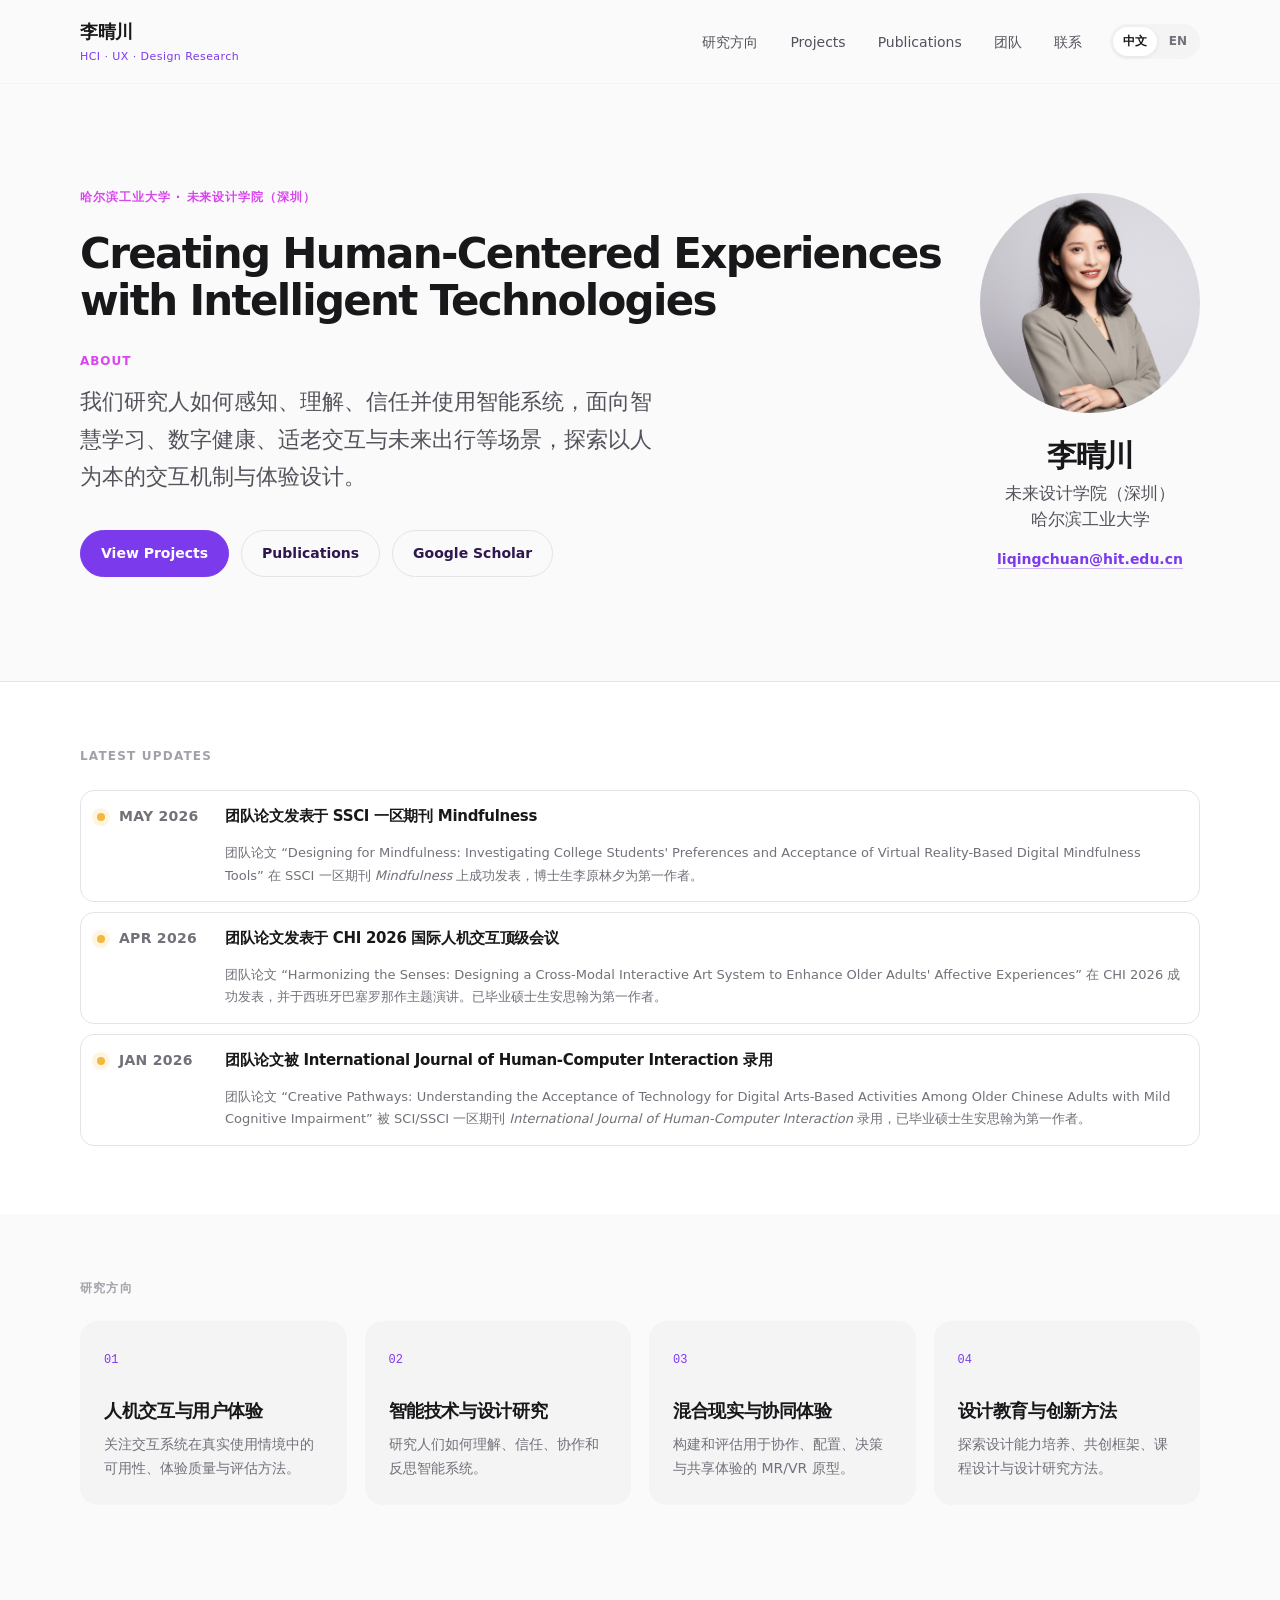
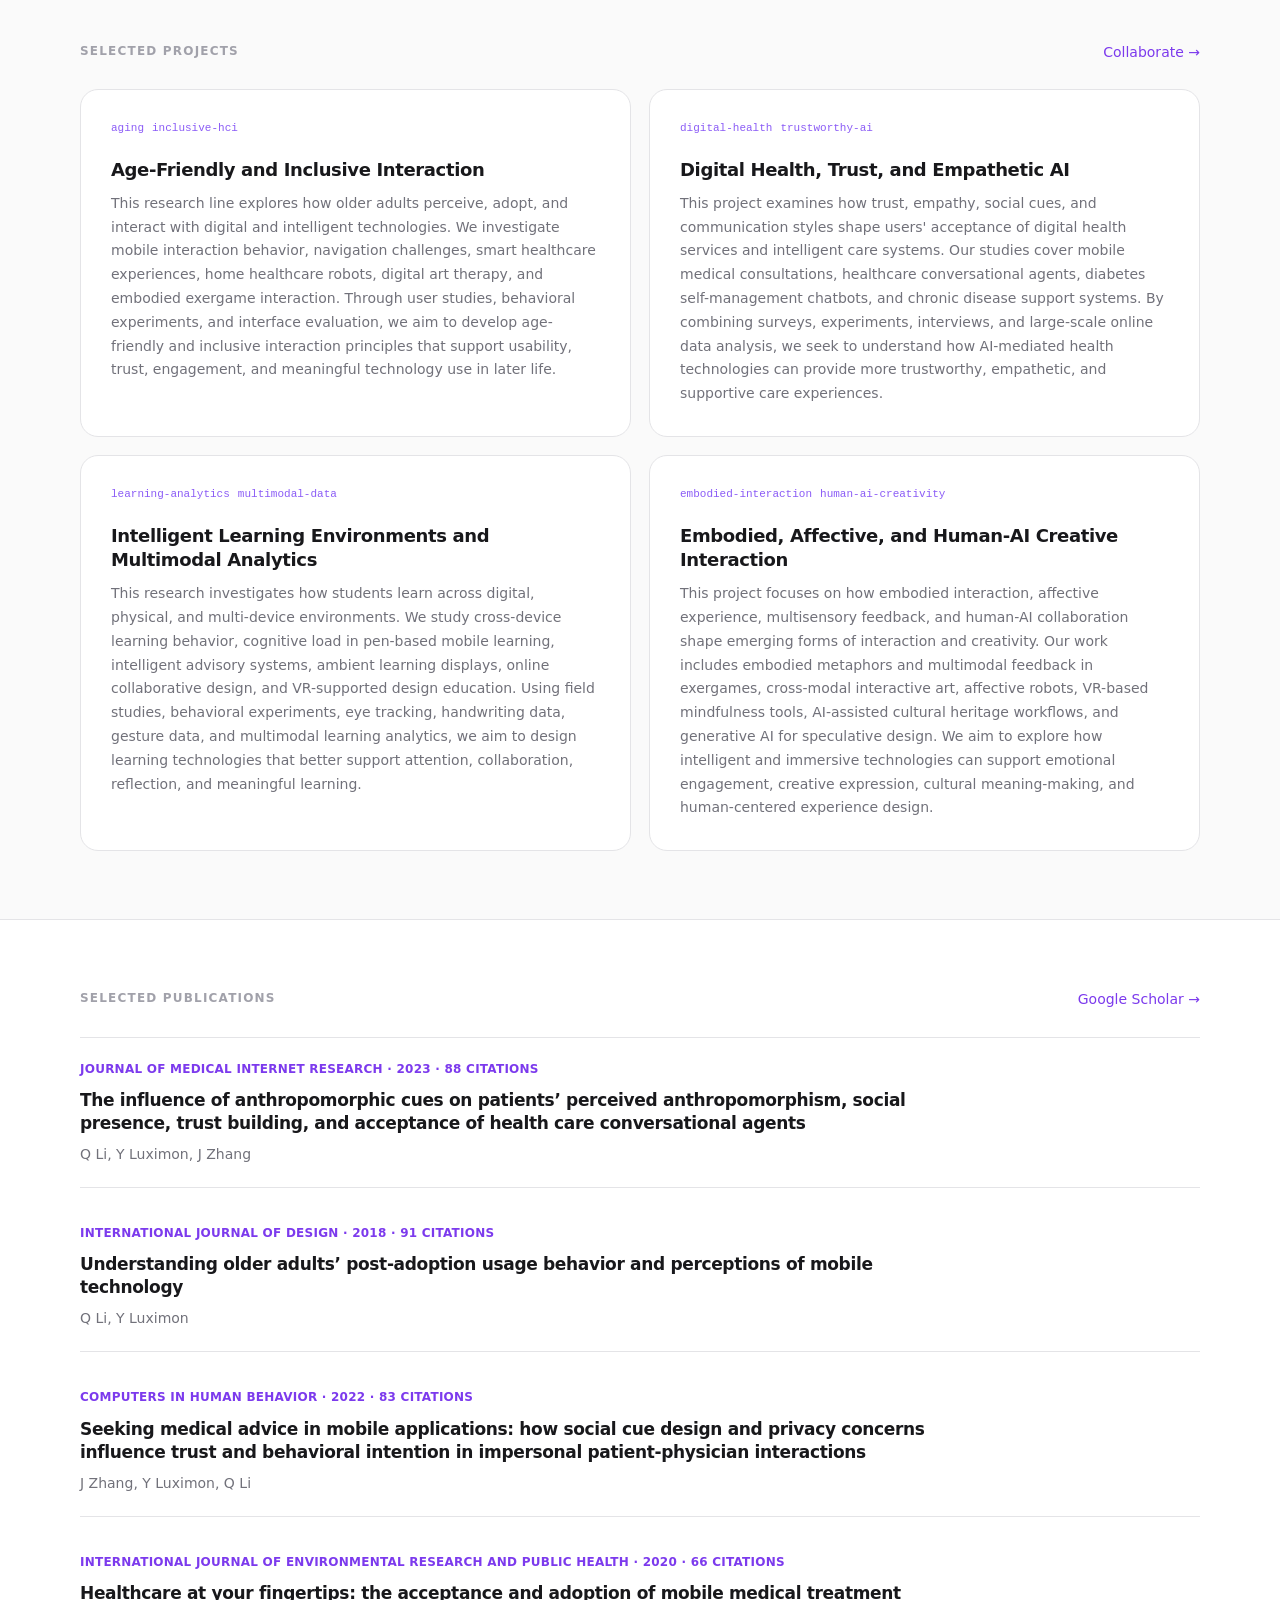
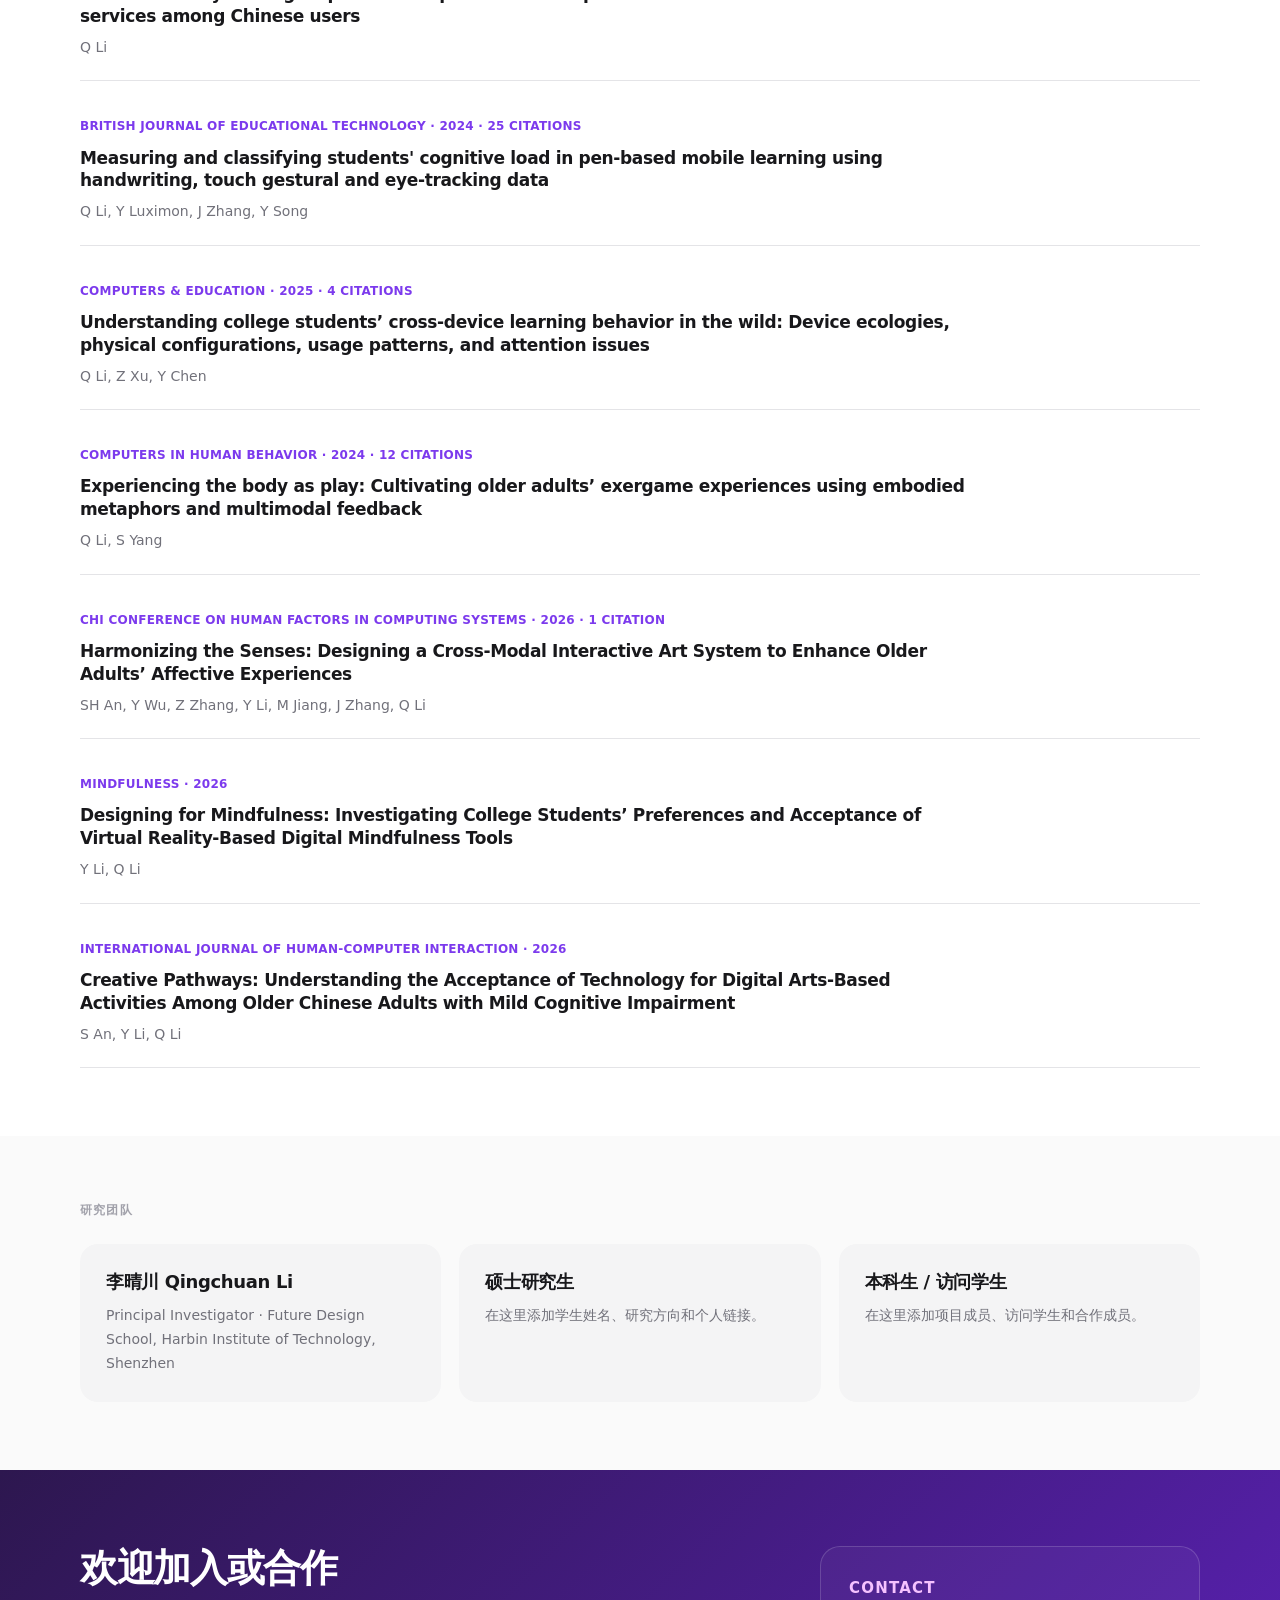
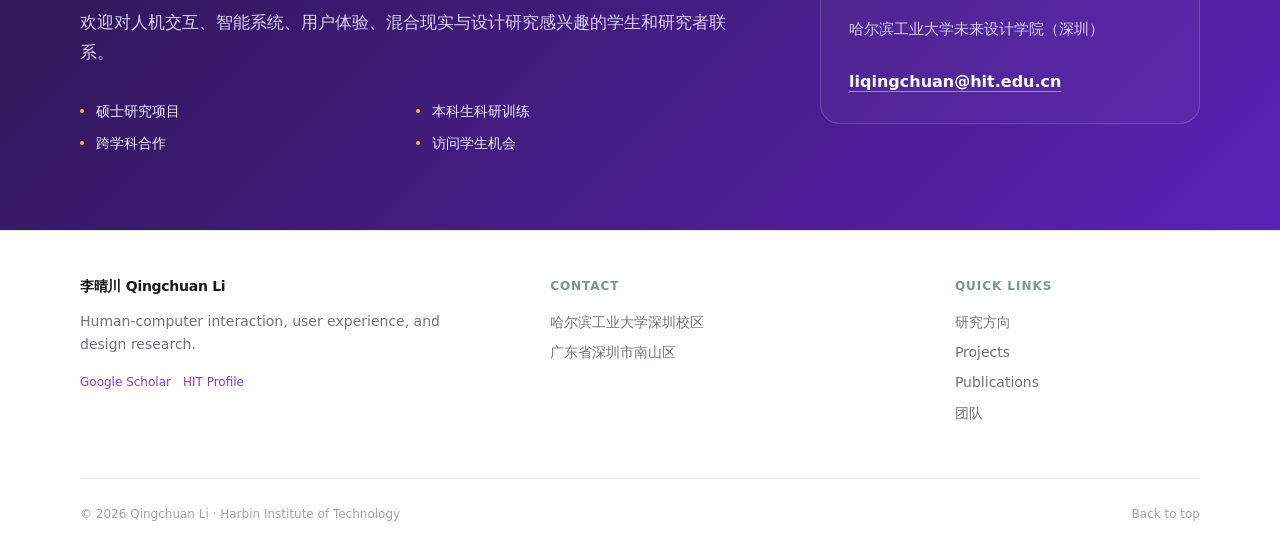
==== index.html @ bcb0baec "Add files via upload" ====
<!doctype html>
<html lang="zh-CN">
  <head>
    <meta charset="utf-8" />
    <meta name="viewport" content="width=device-width, initial-scale=1" />
    <title>李晴川 | 人机交互与设计研究</title>
    <meta
      name="description"
      content="李晴川，哈尔滨工业大学未来设计学院（深圳）设计学研究者，研究方向包括人机交互、用户体验、智能技术、混合现实与设计教育。"
    />
    <link rel="stylesheet" href="styles.css?v=bilingual-1" />
  </head>
  <body>
    <header class="site-header">
      <nav class="nav-wrap" aria-label="主导航">
        <a class="brand" href="#top" aria-label="回到首页">
          <span class="brand-title">李晴川</span>
          <span class="brand-subtitle">HCI · UX · Design Research</span>
        </a>
        <button class="nav-toggle" type="button" aria-expanded="false" aria-controls="site-nav">
          <span></span>
          <span></span>
          <span></span>
        </button>
        <div id="site-nav" class="site-nav">
          <a href="#research">研究方向</a>
          <a href="#projects">Projects</a>
          <a href="#publications">Publications</a>
          <a href="#people">团队</a>
          <a href="#contact">联系</a>
          <span class="language-switch" aria-label="Language switch">
            <a class="active" href="index.html">中文</a>
            <a href="en.html">EN</a>
          </span>
        </div>
      </nav>
    </header>

    <main id="top">
      <section class="hero">
        <div class="container hero-grid">
          <div class="hero-copy">
            <p class="affiliation">哈尔滨工业大学 · 未来设计学院（深圳）</p>
            <h1 class="hero-slogan">
              <span>Creating Human-Centered Experiences</span>
              <span>with Intelligent Technologies</span>
            </h1>
            <p class="section-kicker">About</p>
            <p class="lead">
              我们研究人如何感知、理解、信任并使用智能系统，面向智慧学习、数字健康、适老交互与未来出行等场景，探索以人为本的交互机制与体验设计。
            </p>
            <div class="button-row">
              <a class="button primary" href="#projects">View Projects</a>
              <a class="button" href="#publications">Publications</a>
              <a class="button" href="https://scholar.google.com/citations?user=Gx-ibOEAAAAJ&hl=zh-TW">Google Scholar</a>
            </div>
          </div>

          <aside class="portrait-panel" aria-label="个人简介">
            <img src="assets/qingchuan-li.jpg" alt="李晴川 Qingchuan Li" />
            <div>
              <h2>李晴川</h2>
              <p>未来设计学院（深圳）</p>
              <p>哈尔滨工业大学</p>
              <a href="mailto:liqingchuan@hit.edu.cn">liqingchuan@hit.edu.cn</a>
            </div>
          </aside>
        </div>
      </section>

      <section class="section border-section">
        <div class="container">
          <div class="section-bar">
            <h2>Latest Updates</h2>
          </div>
          <div class="news-grid">
            <article>
              <span class="status-dot"></span>
              <p class="meta">May 2026</p>
              <h3>团队论文发表于 SSCI 一区期刊 Mindfulness</h3>
              <p>团队论文 “Designing for Mindfulness: Investigating College Students' Preferences and Acceptance of Virtual Reality-Based Digital Mindfulness Tools” 在 SSCI 一区期刊 <em>Mindfulness</em> 上成功发表，博士生李原林夕为第一作者。</p>
            </article>
            <article>
              <span class="status-dot"></span>
              <p class="meta">Apr 2026</p>
              <h3>团队论文发表于 CHI 2026 国际人机交互顶级会议</h3>
              <p>团队论文 “Harmonizing the Senses: Designing a Cross-Modal Interactive Art System to Enhance Older Adults' Affective Experiences” 在 CHI 2026 成功发表，并于西班牙巴塞罗那作主题演讲。已毕业硕士生安思翰为第一作者。</p>
            </article>
            <article>
              <span class="status-dot"></span>
              <p class="meta">Jan 2026</p>
              <h3>团队论文被 International Journal of Human-Computer Interaction 录用</h3>
              <p>团队论文 “Creative Pathways: Understanding the Acceptance of Technology for Digital Arts-Based Activities Among Older Chinese Adults with Mild Cognitive Impairment” 被 SCI/SSCI 一区期刊 <em>International Journal of Human-Computer Interaction</em> 录用，已毕业硕士生安思翰为第一作者。</p>
            </article>
          </div>
        </div>
      </section>

      <section id="research" class="section">
        <div class="container">
          <div class="section-bar">
            <h2>研究方向</h2>
          </div>
          <div class="research-grid">
            <article>
              <span>01</span>
              <h3>人机交互与用户体验</h3>
              <p>关注交互系统在真实使用情境中的可用性、体验质量与评估方法。</p>
            </article>
            <article>
              <span>02</span>
              <h3>智能技术与设计研究</h3>
              <p>研究人们如何理解、信任、协作和反思智能系统。</p>
            </article>
            <article>
              <span>03</span>
              <h3>混合现实与协同体验</h3>
              <p>构建和评估用于协作、配置、决策与共享体验的 MR/VR 原型。</p>
            </article>
            <article>
              <span>04</span>
              <h3>设计教育与创新方法</h3>
              <p>探索设计能力培养、共创框架、课程设计与设计研究方法。</p>
            </article>
          </div>
        </div>
      </section>

      <section id="projects" class="section">
        <div class="container">
          <div class="section-bar with-link">
            <h2>Selected Projects</h2>
            <a href="#contact">Collaborate →</a>
          </div>
          <div class="project-grid">
            <article>
              <div class="tags">
                <span>aging</span>
                <span>inclusive-hci</span>
              </div>
              <h3>Age-Friendly and Inclusive Interaction</h3>
              <p>This research line explores how older adults perceive, adopt, and interact with digital and intelligent technologies. We investigate mobile interaction behavior, navigation challenges, smart healthcare experiences, home healthcare robots, digital art therapy, and embodied exergame interaction. Through user studies, behavioral experiments, and interface evaluation, we aim to develop age-friendly and inclusive interaction principles that support usability, trust, engagement, and meaningful technology use in later life.</p>
            </article>
            <article>
              <div class="tags">
                <span>digital-health</span>
                <span>trustworthy-ai</span>
              </div>
              <h3>Digital Health, Trust, and Empathetic AI</h3>
              <p>This project examines how trust, empathy, social cues, and communication styles shape users' acceptance of digital health services and intelligent care systems. Our studies cover mobile medical consultations, healthcare conversational agents, diabetes self-management chatbots, and chronic disease support systems. By combining surveys, experiments, interviews, and large-scale online data analysis, we seek to understand how AI-mediated health technologies can provide more trustworthy, empathetic, and supportive care experiences.</p>
            </article>
            <article>
              <div class="tags">
                <span>learning-analytics</span>
                <span>multimodal-data</span>
              </div>
              <h3>Intelligent Learning Environments and Multimodal Analytics</h3>
              <p>This research investigates how students learn across digital, physical, and multi-device environments. We study cross-device learning behavior, cognitive load in pen-based mobile learning, intelligent advisory systems, ambient learning displays, online collaborative design, and VR-supported design education. Using field studies, behavioral experiments, eye tracking, handwriting data, gesture data, and multimodal learning analytics, we aim to design learning technologies that better support attention, collaboration, reflection, and meaningful learning.</p>
            </article>
            <article>
              <div class="tags">
                <span>embodied-interaction</span>
                <span>human-ai-creativity</span>
              </div>
              <h3>Embodied, Affective, and Human-AI Creative Interaction</h3>
              <p>This project focuses on how embodied interaction, affective experience, multisensory feedback, and human-AI collaboration shape emerging forms of interaction and creativity. Our work includes embodied metaphors and multimodal feedback in exergames, cross-modal interactive art, affective robots, VR-based mindfulness tools, AI-assisted cultural heritage workflows, and generative AI for speculative design. We aim to explore how intelligent and immersive technologies can support emotional engagement, creative expression, cultural meaning-making, and human-centered experience design.</p>
            </article>
          </div>
        </div>
      </section>

      <section id="publications" class="section border-section">
        <div class="container">
          <div class="section-bar with-link">
            <h2>Selected Publications</h2>
            <a href="https://scholar.google.com/citations?user=Gx-ibOEAAAAJ&hl=zh-TW">Google Scholar →</a>
          </div>
          <div class="publication-list">
            <article>
              <p class="venue">Journal of Medical Internet Research · 2023 · 88 citations</p>
              <h3>The influence of anthropomorphic cues on patients’ perceived anthropomorphism, social presence, trust building, and acceptance of health care conversational agents</h3>
              <p class="publication-authors">Q Li, Y Luximon, J Zhang</p>
            </article>
            <article>
              <p class="venue">International Journal of Design · 2018 · 91 citations</p>
              <h3>Understanding older adults’ post-adoption usage behavior and perceptions of mobile technology</h3>
              <p class="publication-authors">Q Li, Y Luximon</p>
            </article>
            <article>
              <p class="venue">Computers in Human Behavior · 2022 · 83 citations</p>
              <h3>Seeking medical advice in mobile applications: how social cue design and privacy concerns influence trust and behavioral intention in impersonal patient-physician interactions</h3>
              <p class="publication-authors">J Zhang, Y Luximon, Q Li</p>
            </article>
            <article>
              <p class="venue">International Journal of Environmental Research and Public Health · 2020 · 66 citations</p>
              <h3>Healthcare at your fingertips: the acceptance and adoption of mobile medical treatment services among Chinese users</h3>
              <p class="publication-authors">Q Li</p>
            </article>
            <article>
              <p class="venue">British Journal of Educational Technology · 2024 · 25 citations</p>
              <h3>Measuring and classifying students' cognitive load in pen-based mobile learning using handwriting, touch gestural and eye-tracking data</h3>
              <p class="publication-authors">Q Li, Y Luximon, J Zhang, Y Song</p>
            </article>
            <article>
              <p class="venue">Computers & Education · 2025 · 4 citations</p>
              <h3>Understanding college students’ cross-device learning behavior in the wild: Device ecologies, physical configurations, usage patterns, and attention issues</h3>
              <p class="publication-authors">Q Li, Z Xu, Y Chen</p>
            </article>
            <article>
              <p class="venue">Computers in Human Behavior · 2024 · 12 citations</p>
              <h3>Experiencing the body as play: Cultivating older adults’ exergame experiences using embodied metaphors and multimodal feedback</h3>
              <p class="publication-authors">Q Li, S Yang</p>
            </article>
            <article>
              <p class="venue">CHI Conference on Human Factors in Computing Systems · 2026 · 1 citation</p>
              <h3>Harmonizing the Senses: Designing a Cross-Modal Interactive Art System to Enhance Older Adults’ Affective Experiences</h3>
              <p class="publication-authors">SH An, Y Wu, Z Zhang, Y Li, M Jiang, J Zhang, Q Li</p>
            </article>
            <article>
              <p class="venue">Mindfulness · 2026</p>
              <h3>Designing for Mindfulness: Investigating College Students’ Preferences and Acceptance of Virtual Reality-Based Digital Mindfulness Tools</h3>
              <p class="publication-authors">Y Li, Q Li</p>
            </article>
            <article>
              <p class="venue">International Journal of Human-Computer Interaction · 2026</p>
              <h3>Creative Pathways: Understanding the Acceptance of Technology for Digital Arts-Based Activities Among Older Chinese Adults with Mild Cognitive Impairment</h3>
              <p class="publication-authors">S An, Y Li, Q Li</p>
            </article>
          </div>
        </div>
      </section>

      <section id="people" class="section">
        <div class="container">
          <div class="section-bar">
            <h2>研究团队</h2>
          </div>
          <div class="people-grid">
            <article>
              <h3>李晴川 Qingchuan Li</h3>
              <p>Principal Investigator · Future Design School, Harbin Institute of Technology, Shenzhen</p>
            </article>
            <article>
              <h3>硕士研究生</h3>
              <p>在这里添加学生姓名、研究方向和个人链接。</p>
            </article>
            <article>
              <h3>本科生 / 访问学生</h3>
              <p>在这里添加项目成员、访问学生和合作成员。</p>
            </article>
          </div>
        </div>
      </section>

      <section id="contact" class="join-section">
        <div class="container join-grid">
          <div>
            <h2>欢迎加入或合作</h2>
            <p>
              欢迎对人机交互、智能系统、用户体验、混合现实与设计研究感兴趣的学生和研究者联系。
            </p>
            <ul>
              <li>硕士研究项目</li>
              <li>本科生科研训练</li>
              <li>跨学科合作</li>
              <li>访问学生机会</li>
            </ul>
          </div>
          <div class="contact-card">
            <p class="section-kicker">Contact</p>
            <p>哈尔滨工业大学未来设计学院（深圳）</p>
            <a href="mailto:liqingchuan@hit.edu.cn">liqingchuan@hit.edu.cn</a>
          </div>
        </div>
      </section>
    </main>

    <footer class="site-footer">
      <div class="container footer-grid">
        <div>
          <h3>李晴川 Qingchuan Li</h3>
          <p>Human-computer interaction, user experience, and design research.</p>
          <div class="footer-links">
            <a href="https://scholar.google.com/citations?user=Gx-ibOEAAAAJ&hl=zh-TW">Google Scholar</a>
            <a href="https://homepage.hit.edu.cn/liqingchuan?lang=zh">HIT Profile</a>
          </div>
        </div>
        <div>
          <h4>Contact</h4>
          <p>哈尔滨工业大学深圳校区</p>
          <p>广东省深圳市南山区</p>
        </div>
        <div>
          <h4>Quick Links</h4>
          <a href="#research">研究方向</a>
          <a href="#projects">Projects</a>
          <a href="#publications">Publications</a>
          <a href="#people">团队</a>
        </div>
      </div>
      <div class="container copyright">
        <p>© <span id="year"></span> Qingchuan Li · Harbin Institute of Technology</p>
        <a href="#top">Back to top</a>
      </div>
    </footer>

    <script src="script.js"></script>
  </body>
</html>
---- styles.css ----
:root {
  --bg: #fafafa;
  --panel: #ffffff;
  --soft: #f4f4f5;
  --soft-2: #f8f8f8;
  --ink: #18181b;
  --muted: #71717a;
  --quiet: #a1a1aa;
  --line: #e4e4e7;
  --dark: #2d174f;
  --accent: #7c3aed;
  --accent-2: #d946ef;
  --sun: #f4b740;
  --sky: #8b5cf6;
  --shadow: 0 18px 44px rgba(45, 23, 79, 0.1);
}

* {
  box-sizing: border-box;
}

html {
  scroll-behavior: smooth;
}

body {
  margin: 0;
  color: var(--ink);
  background: var(--bg);
  font-family:
    Inter, ui-sans-serif, system-ui, -apple-system, BlinkMacSystemFont, "Segoe UI", sans-serif;
  line-height: 1.6;
}

a {
  color: inherit;
  text-decoration: none;
}

img {
  display: block;
  max-width: 100%;
}

.container {
  width: min(1120px, calc(100% - 48px));
  margin: 0 auto;
}

.site-header {
  position: sticky;
  top: 0;
  z-index: 30;
  border-bottom: 1px solid rgba(244, 244, 245, 0.9);
  background: rgba(250, 250, 250, 0.92);
  backdrop-filter: blur(18px);
}

.nav-wrap {
  display: flex;
  align-items: center;
  justify-content: space-between;
  width: min(1120px, calc(100% - 48px));
  margin: 0 auto;
  padding: 18px 0;
}

.brand {
  display: grid;
  gap: 1px;
}

.brand-title {
  color: var(--ink);
  font-size: 18px;
  font-weight: 650;
  letter-spacing: -0.02em;
}

.brand-subtitle {
  color: var(--accent);
  font-size: 11px;
  letter-spacing: 0.04em;
}

.site-nav {
  display: flex;
  align-items: center;
  gap: 4px;
}

.site-nav a {
  padding: 8px 14px;
  border-radius: 8px;
  color: #52525b;
  font-size: 14px;
  transition:
    color 180ms ease,
    background 180ms ease;
}

.site-nav a:hover {
  color: var(--ink);
  background: var(--soft);
}

.language-switch {
  display: inline-flex;
  gap: 2px;
  margin-left: 10px;
  padding: 3px;
  border-radius: 999px;
  background: var(--soft);
}

.language-switch a {
  padding: 5px 10px;
  border-radius: 999px;
  color: #71717a;
  font-size: 12px;
  font-weight: 650;
}

.language-switch a.active {
  background: #ffffff;
  color: var(--ink);
  box-shadow: 0 1px 5px rgba(24, 24, 27, 0.08);
}

.nav-toggle {
  display: none;
  width: 42px;
  height: 42px;
  border: 0;
  border-radius: 10px;
  background: var(--soft);
}

.nav-toggle span {
  display: block;
  width: 18px;
  height: 2px;
  margin: 4px auto;
  background: #52525b;
}

.hero {
  background: transparent;
}

.hero {
  padding: clamp(56px, 9vw, 104px) 0;
}

.hero-grid {
  display: grid;
  grid-template-columns: minmax(0, 1.15fr) minmax(260px, 0.85fr);
  gap: clamp(52px, 9vw, 104px);
  align-items: center;
}

.hero-copy {
  max-width: 760px;
}

.affiliation,
.section-kicker,
.meta,
.venue {
  color: var(--accent-2);
  font-size: 12px;
  font-weight: 600;
  letter-spacing: 0.08em;
  text-transform: uppercase;
}

.affiliation {
  margin: 0 0 22px;
}

h1,
h2,
h3,
p {
  margin-top: 0;
}

h1 {
  max-width: 760px;
  margin-bottom: 28px;
  color: var(--ink);
  font-size: clamp(40px, 5vw, 60px);
  font-weight: 620;
  letter-spacing: -0.04em;
  line-height: 1.1;
}

.hero-slogan {
  max-width: 820px;
  font-size: clamp(30px, 3.3vw, 42px);
  line-height: 1.12;
}

.hero-slogan span {
  display: block;
  white-space: nowrap;
}

h2 {
  margin-bottom: 0;
  color: var(--ink);
  font-size: clamp(28px, 3.2vw, 40px);
  font-weight: 600;
  letter-spacing: -0.035em;
  line-height: 1.16;
}

h3 {
  margin-bottom: 10px;
  color: var(--ink);
  font-size: 18px;
  font-weight: 600;
  letter-spacing: -0.02em;
  line-height: 1.35;
}

.lead {
  max-width: 700px;
  margin-bottom: 34px;
  color: #52525b;
  font-size: clamp(18px, 2vw, 22px);
  line-height: 1.72;
}

.button-row {
  display: flex;
  flex-wrap: wrap;
  gap: 12px;
}

.button {
  display: inline-flex;
  min-height: 46px;
  align-items: center;
  justify-content: center;
  padding: 11px 20px;
  border: 1px solid var(--line);
  border-radius: 999px;
  background: transparent;
  color: var(--dark);
  font-size: 14px;
  font-weight: 600;
  transition:
    background 180ms ease,
    border-color 180ms ease,
    box-shadow 180ms ease,
    transform 180ms ease;
}

.button.primary {
  border-color: var(--accent);
  background: var(--accent);
  color: #ffffff;
}

.button:hover {
  border-color: #d4d4d8;
  background: #ffffff;
  box-shadow: var(--shadow);
  transform: translateY(-1px);
}

.button.primary:hover {
  background: #6d28d9;
}

.portrait-panel {
  display: flex;
  flex-direction: column;
  align-items: center;
  justify-self: end;
  text-align: center;
}

.portrait-panel img {
  width: clamp(176px, 22vw, 220px);
  height: clamp(176px, 22vw, 220px);
  border-radius: 999px;
  object-fit: cover;
  object-position: center 12%;
  outline: none;
}

.portrait-panel div {
  margin-top: 26px;
}

.portrait-panel h2 {
  margin-bottom: 8px;
  font-size: clamp(23px, 2.4vw, 30px);
  letter-spacing: -0.035em;
}

.portrait-panel p {
  margin-bottom: 3px;
  color: #52525b;
  font-size: 17px;
  line-height: 1.35;
}

.portrait-panel a {
  display: inline-flex;
  margin-top: 14px;
  color: var(--accent);
  font-size: 14px;
  font-weight: 600;
  text-decoration: underline;
  text-decoration-color: rgba(124, 58, 237, 0.35);
  text-underline-offset: 4px;
}

.section {
  padding: clamp(46px, 6vw, 68px) 0;
}

.border-section {
  border-top: 1px solid var(--line);
  background: #ffffff;
}

.intro-grid {
  display: grid;
  grid-template-columns: minmax(0, 0.92fr) minmax(0, 1.08fr);
  gap: clamp(36px, 8vw, 86px);
}

.intro-copy {
  color: #52525b;
  font-size: 18px;
  line-height: 1.78;
}

.intro-copy p:last-child {
  margin-bottom: 0;
}

.section-bar {
  display: flex;
  align-items: center;
  justify-content: space-between;
  gap: 20px;
  margin-bottom: 26px;
}

.section-bar h2 {
  color: var(--quiet);
  font-size: 12px;
  font-weight: 650;
  letter-spacing: 0.1em;
  text-transform: uppercase;
}

.section-bar a {
  color: var(--accent);
  font-size: 14px;
  transition: color 180ms ease;
}

.section-bar a:hover {
  color: var(--ink);
}

.research-grid,
.news-grid {
  display: grid;
  grid-template-columns: repeat(4, minmax(0, 1fr));
  gap: 18px;
}

.research-grid article,
.news-grid article,
.project-grid article,
.people-grid article {
  border-radius: 18px;
  background: var(--soft);
  transition:
    background 180ms ease,
    transform 180ms ease,
    box-shadow 180ms ease;
}

.research-grid article {
  padding: 24px;
}

.research-grid article:hover,
.news-grid article:hover,
.project-grid article:hover,
.people-grid article:hover {
  background: #f0f0f1;
  box-shadow: var(--shadow);
  transform: translateY(-2px);
}

.research-grid span {
  display: inline-flex;
  margin-bottom: 28px;
  color: var(--accent);
  font-family: ui-monospace, SFMono-Regular, Menlo, Consolas, monospace;
  font-size: 12px;
}

.research-grid p,
.news-grid p,
.project-grid p,
.people-grid p {
  margin-bottom: 0;
  color: #71717a;
  font-size: 14px;
  line-height: 1.7;
}

.news-grid {
  grid-template-columns: 1fr;
  gap: 10px;
}

.news-grid article {
  position: relative;
  display: grid;
  grid-template-columns: auto 92px minmax(0, 1fr);
  gap: 14px;
  align-items: baseline;
  padding: 14px 16px;
  border: 1px solid var(--line);
  border-radius: 14px;
  background: #ffffff;
}

.status-dot {
  display: inline-block;
  width: 8px;
  height: 8px;
  margin: 0;
  border-radius: 999px;
  background: var(--sun);
  box-shadow: 0 0 0 5px rgba(246, 189, 63, 0.16);
}

.meta {
  margin-bottom: 0;
  color: var(--accent);
  letter-spacing: 0.02em;
}

.news-grid h3 {
  margin-bottom: 2px;
  font-size: 15px;
}

.news-grid p:not(.meta) {
  grid-column: 3;
  font-size: 13px;
}

.project-grid {
  display: grid;
  grid-template-columns: repeat(2, minmax(0, 1fr));
  gap: 18px;
}

.project-grid article {
  min-height: 240px;
  padding: 30px;
  border: 1px solid var(--line);
  background: #ffffff;
}

.tags {
  display: flex;
  flex-wrap: wrap;
  gap: 8px;
  margin-bottom: 20px;
}

.tags span {
  color: var(--sky);
  font-family: ui-monospace, SFMono-Regular, Menlo, Consolas, monospace;
  font-size: 11px;
}

.publication-list {
  display: grid;
  gap: 14px;
}

.publication-list article {
  padding: 22px 0;
  border-bottom: 1px solid var(--line);
}

.publication-list article:first-child {
  border-top: 1px solid var(--line);
}

.venue {
  margin-bottom: 10px;
  color: var(--accent);
  letter-spacing: 0.02em;
}

.publication-list h3 {
  max-width: 900px;
  margin-bottom: 8px;
  font-size: 17px;
}

.publication-authors {
  margin-bottom: 0;
  color: var(--muted);
  font-size: 14px;
  line-height: 1.6;
}

.people-grid {
  display: grid;
  grid-template-columns: repeat(3, minmax(0, 1fr));
  gap: 18px;
}

.people-grid article {
  padding: 26px;
}

.join-section {
  padding: clamp(58px, 7vw, 76px) 0;
  background:
    linear-gradient(135deg, #2d174f 0%, #5b21b6 100%);
  color: #ffffff;
}

.join-grid {
  display: grid;
  grid-template-columns: minmax(0, 1fr) minmax(280px, 380px);
  gap: clamp(38px, 8vw, 86px);
  align-items: start;
}

.join-section h2 {
  max-width: 680px;
  margin-bottom: 18px;
  color: #ffffff;
  font-size: clamp(28px, 3vw, 38px);
}

.join-section p {
  max-width: 680px;
  color: #d9cff0;
  font-size: 17px;
  line-height: 1.76;
}

.join-section ul {
  display: grid;
  grid-template-columns: repeat(2, minmax(0, 1fr));
  gap: 10px 18px;
  max-width: 680px;
  margin: 32px 0 0;
  padding: 0;
  list-style: none;
}

.join-section li {
  display: flex;
  align-items: center;
  gap: 12px;
  color: #f1eafe;
  font-size: 14px;
}

.join-section li::before {
  content: "";
  width: 4px;
  height: 4px;
  flex: 0 0 auto;
  border-radius: 999px;
  background: var(--sun);
}

.contact-card {
  padding: 28px;
  border: 1px solid rgba(255, 255, 255, 0.16);
  border-radius: 20px;
  background: rgba(255, 255, 255, 0.04);
}

.contact-card .section-kicker {
  color: #f5c2ff;
}

.contact-card p {
  font-size: 15px;
}

.contact-card a {
  display: inline-flex;
  margin-top: 12px;
  color: #ffffff;
  font-weight: 650;
  text-decoration: underline;
  text-decoration-color: rgba(246, 189, 63, 0.65);
  text-underline-offset: 4px;
}

.site-footer {
  border-top: 1px solid var(--line);
  background: #ffffff;
}

.footer-grid {
  display: grid;
  grid-template-columns: 1.2fr 1fr 0.75fr;
  gap: clamp(34px, 7vw, 78px);
  padding: 46px 0;
}

.site-footer h3,
.site-footer h4 {
  margin: 0 0 14px;
  color: var(--ink);
  font-size: 14px;
  font-weight: 650;
}

.site-footer h4 {
  color: #7b968d;
  font-size: 12px;
  letter-spacing: 0.08em;
  text-transform: uppercase;
}

.site-footer p,
.site-footer a {
  display: block;
  margin: 0 0 8px;
  color: #71717a;
  font-size: 14px;
}

.footer-links {
  display: flex;
  flex-wrap: wrap;
  gap: 12px;
  margin-top: 18px;
}

.footer-links a {
  color: var(--accent);
  font-size: 12px;
}

.site-footer a:hover {
  color: var(--ink);
}

.copyright {
  display: flex;
  justify-content: space-between;
  gap: 20px;
  padding: 26px 0;
  border-top: 1px solid var(--line);
}

.copyright p,
.copyright a {
  margin-bottom: 0;
  color: #a1a1aa;
  font-size: 12px;
}

@media (max-width: 920px) {
  .hero-grid,
  .intro-grid,
  .join-grid,
  .footer-grid {
    grid-template-columns: 1fr;
  }

  .portrait-panel {
    justify-self: center;
  }

  .research-grid,
  .project-grid,
  .people-grid {
    grid-template-columns: repeat(2, minmax(0, 1fr));
  }
}

@media (max-width: 720px) {
  .container,
  .nav-wrap {
    width: min(100% - 32px, 1120px);
  }

  .nav-wrap {
    padding: 16px 0;
  }

  .nav-toggle {
    display: block;
    flex: 0 0 auto;
  }

  .site-nav {
    position: absolute;
    top: 72px;
    left: 16px;
    right: 16px;
    display: none;
    flex-direction: column;
    align-items: stretch;
    padding: 8px;
    border: 1px solid var(--line);
    border-radius: 14px;
    background: #ffffff;
    box-shadow: var(--shadow);
  }

  .site-nav.is-open {
    display: flex;
  }

  .site-nav a {
    padding: 12px;
  }

  .language-switch {
    margin: 8px 0 0;
    align-self: flex-start;
  }

  .language-switch a {
    padding: 7px 12px;
  }

  .hero {
    padding: 38px 0 50px;
  }

  h1 {
    font-size: clamp(36px, 10.6vw, 46px);
  }

  .hero-slogan {
    font-size: clamp(31px, 8.2vw, 38px);
  }

  .hero-slogan span {
    white-space: normal;
  }

  .lead {
    font-size: 17px;
  }

  .button-row {
    gap: 10px;
  }

  .button {
    flex: 1 1 auto;
  }

  .section {
    padding: 42px 0;
  }

  .research-grid,
  .news-grid,
  .project-grid,
  .people-grid,
  .join-section ul {
    grid-template-columns: 1fr;
  }

  .news-grid article {
    grid-template-columns: auto minmax(0, 1fr);
    gap: 8px 12px;
  }

  .news-grid .meta {
    grid-column: 2;
  }

  .news-grid h3,
  .news-grid p:not(.meta) {
    grid-column: 2;
  }

  .portrait-panel img {
    width: 180px;
    height: 180px;
  }

  .copyright {
    flex-direction: column;
  }
}
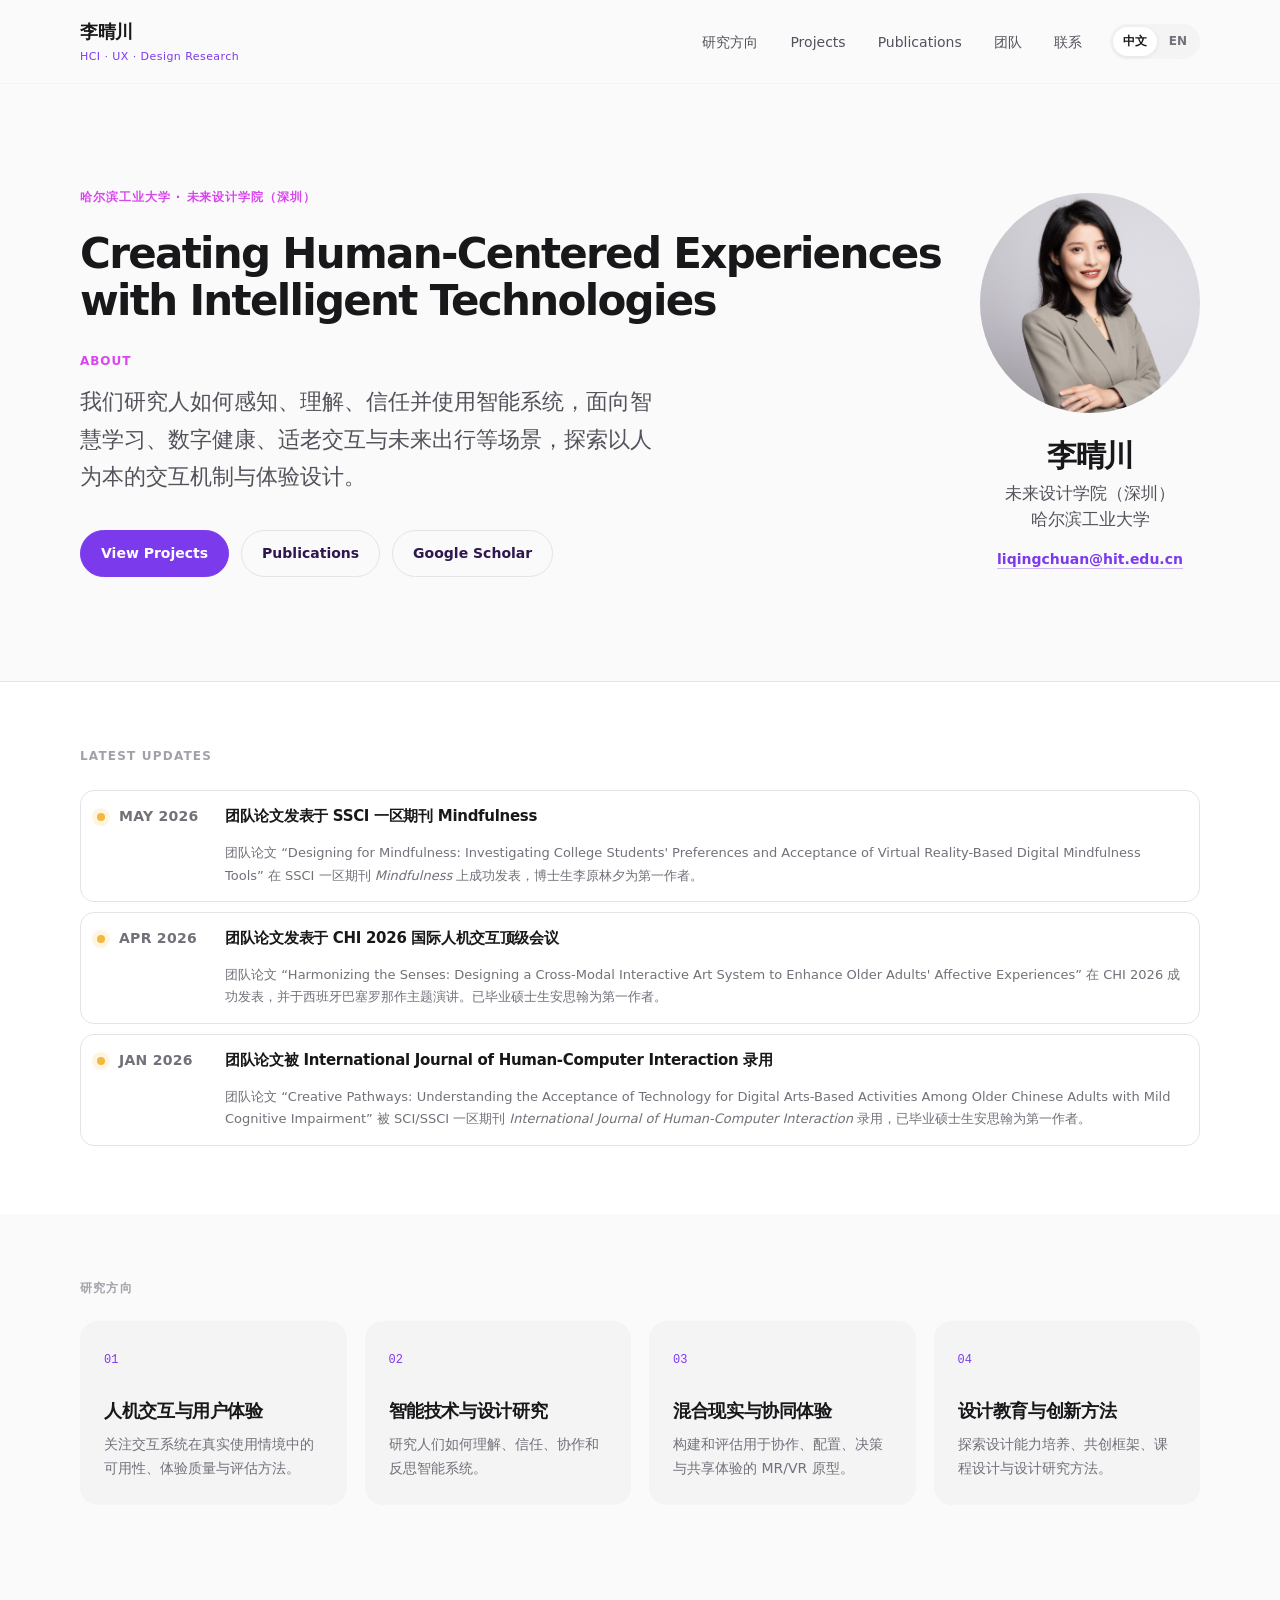
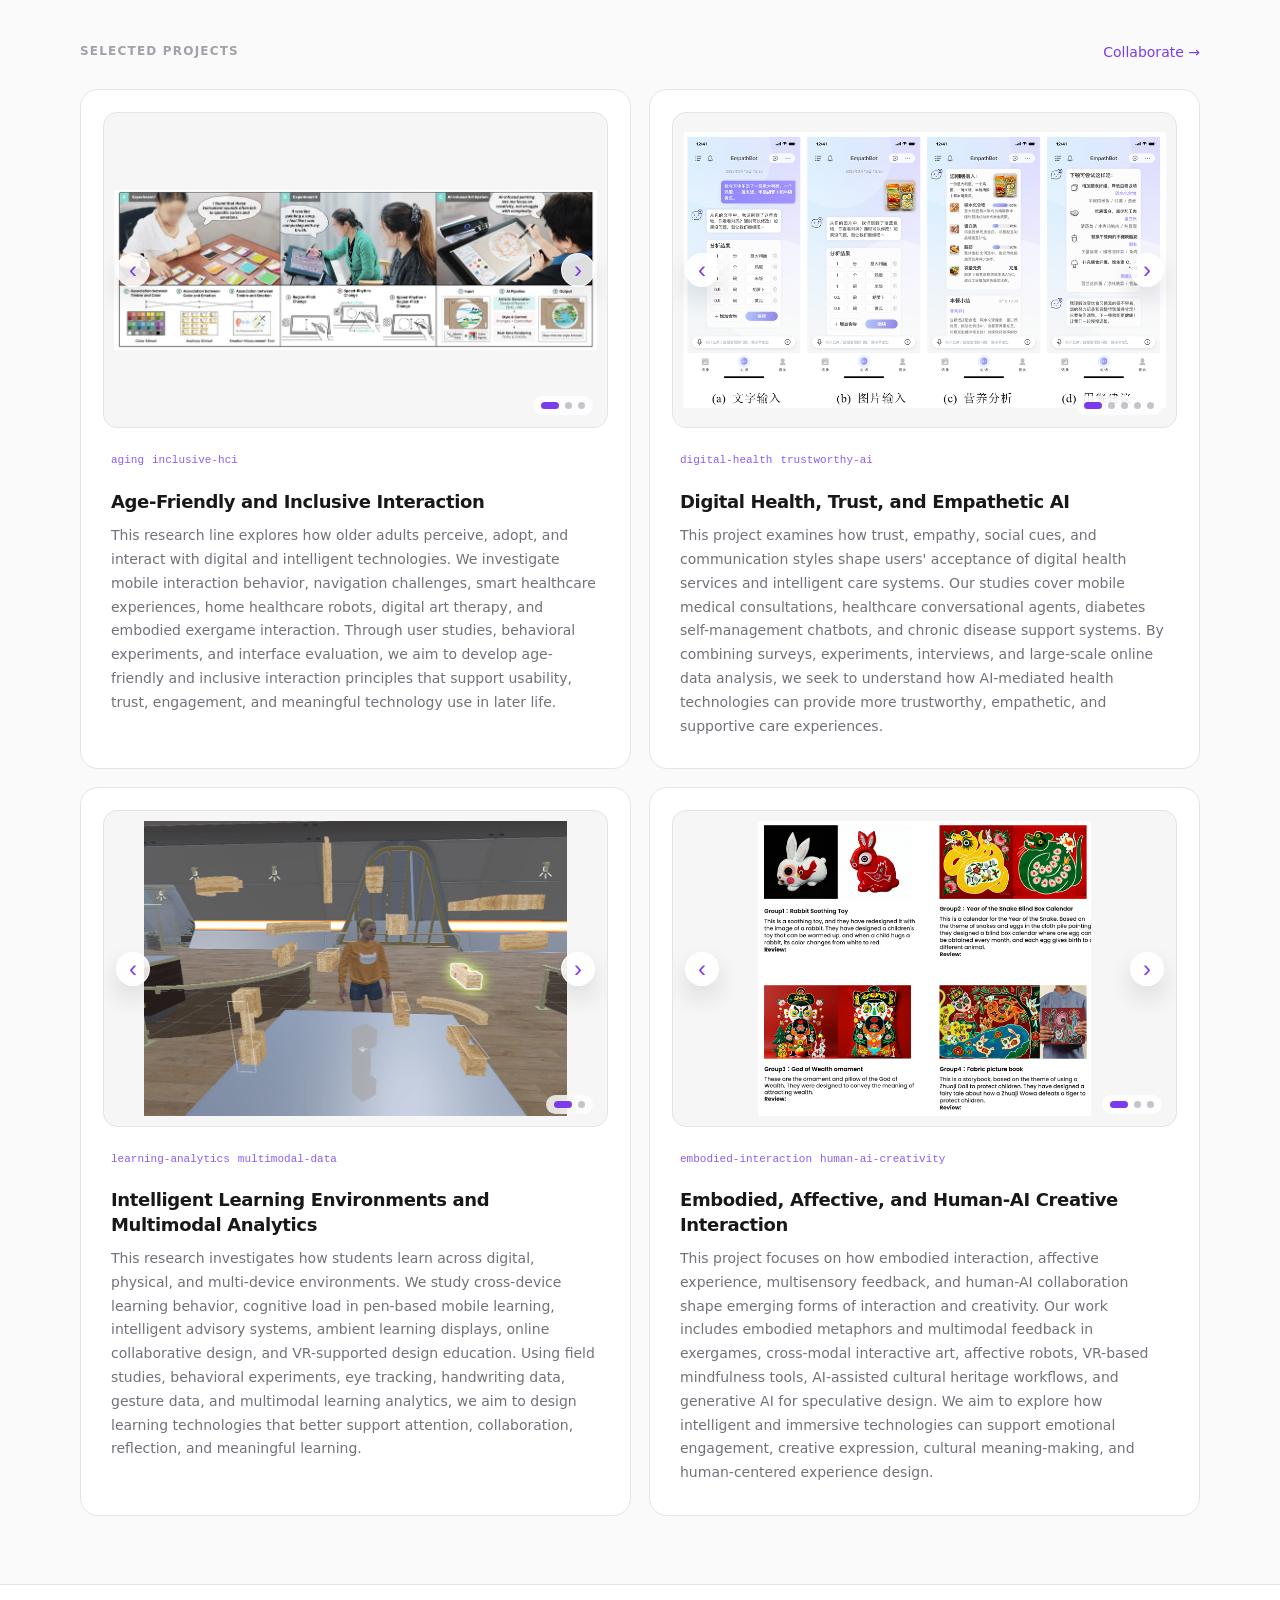
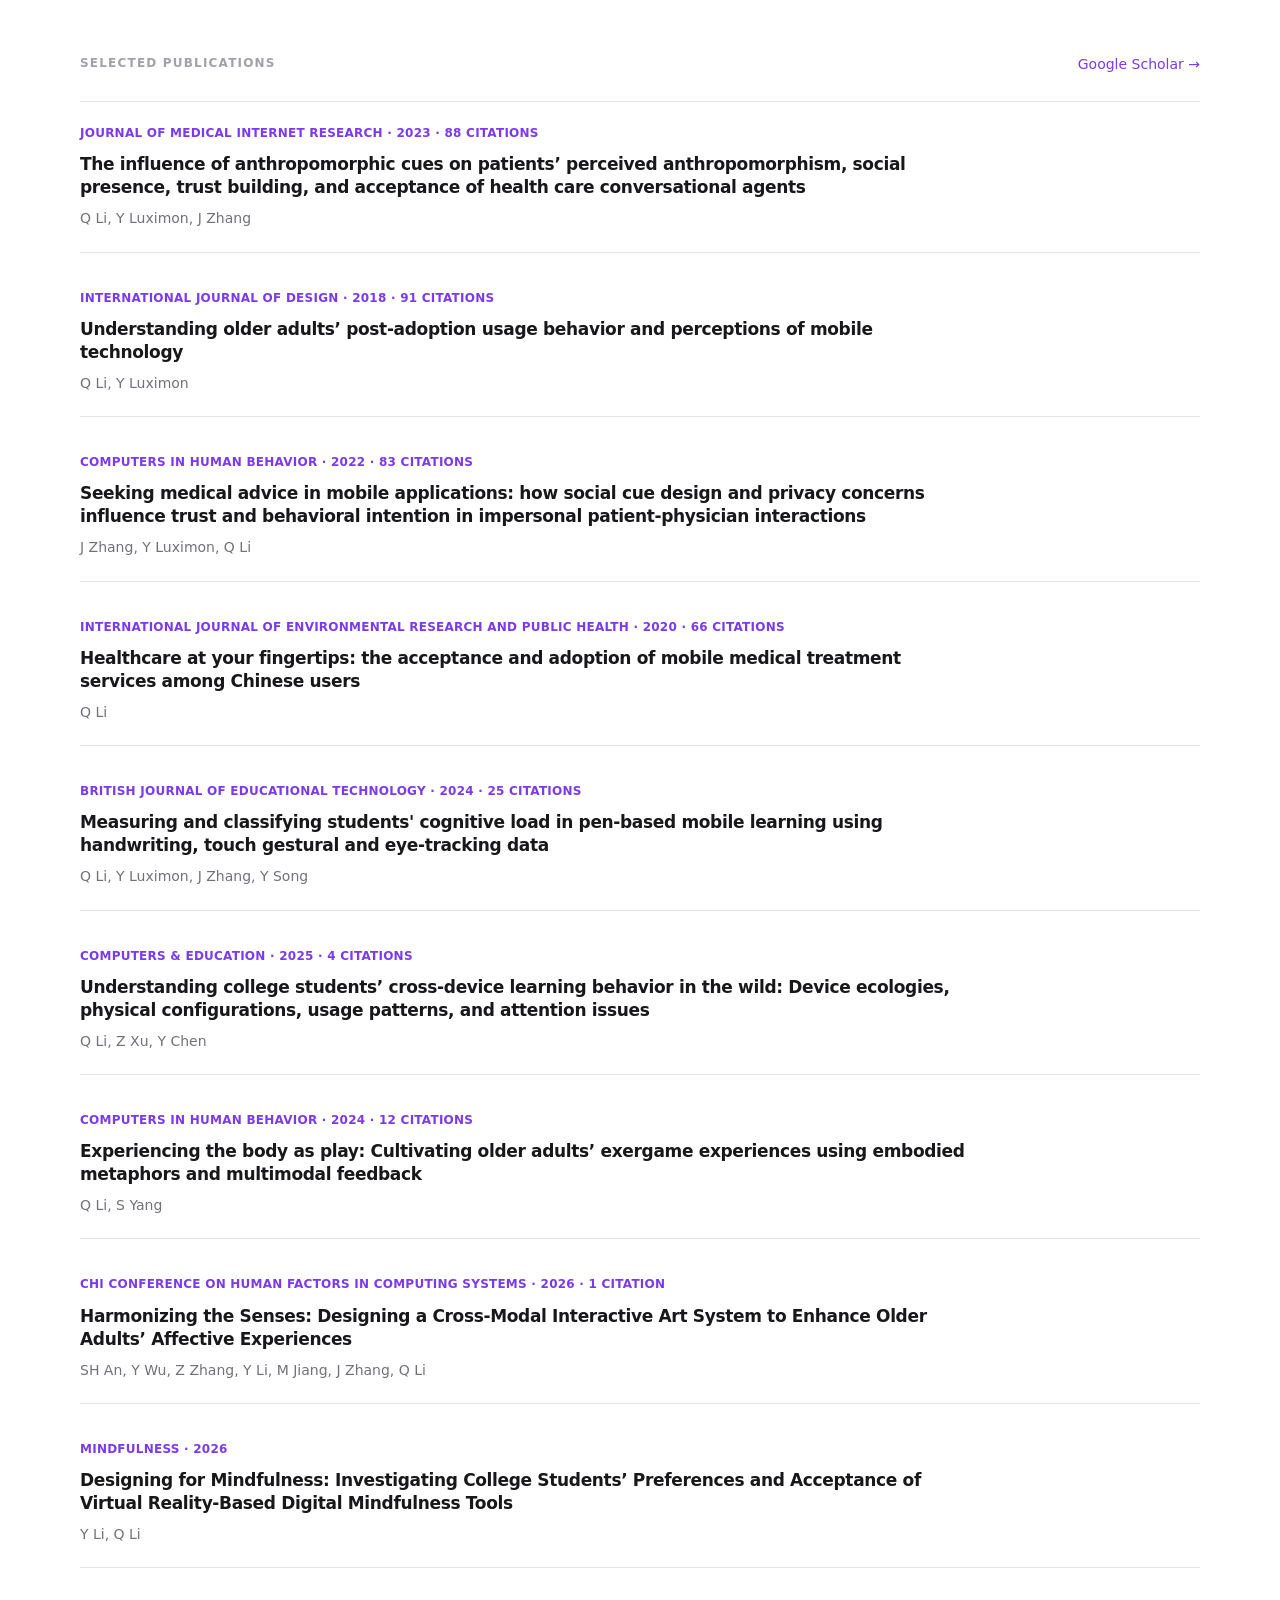
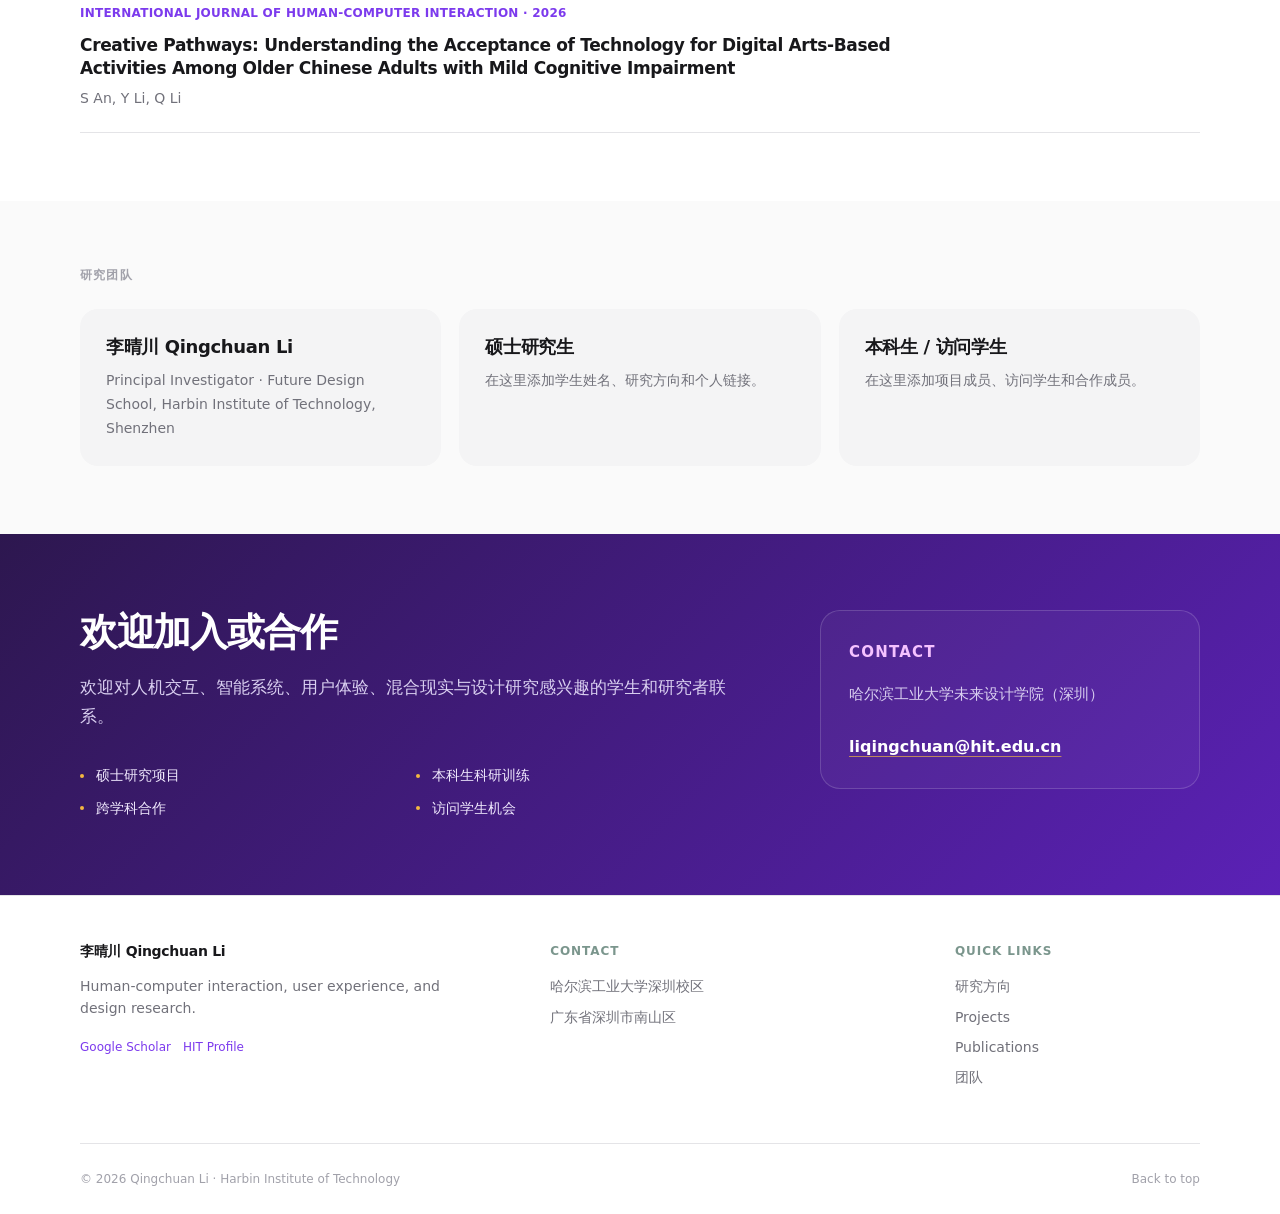
==== commit 20ac6d02: "Add files via upload" ====
--- a/index.html
+++ b/index.html
@@ -8,7 +8,7 @@
       name="description"
       content="李晴川，哈尔滨工业大学未来设计学院（深圳）设计学研究者，研究方向包括人机交互、用户体验、智能技术、混合现实与设计教育。"
     />
-    <link rel="stylesheet" href="styles.css?v=bilingual-1" />
+    <link rel="stylesheet" href="styles.css?v=projects-carousel-1" />
   </head>
   <body>
     <header class="site-header">
@@ -134,6 +134,16 @@
           </div>
           <div class="project-grid">
             <article>
+              <div class="project-carousel" data-carousel>
+                <div class="carousel-track">
+                  <img class="is-active" src="assets/projects/project-1-01.jpg" alt="Older adults interactive art study" loading="lazy">
+                  <img src="assets/projects/project-1-02.jpg" alt="Age-friendly design principles for cross-modal art interaction" loading="lazy">
+                  <img src="assets/projects/project-1-03.jpg" alt="AI-infused art system outputs for older adults" loading="lazy">
+                </div>
+                <button class="carousel-control prev" type="button" aria-label="Previous image">‹</button>
+                <button class="carousel-control next" type="button" aria-label="Next image">›</button>
+                <div class="carousel-dots" aria-label="Project image selector"></div>
+              </div>
               <div class="tags">
                 <span>aging</span>
                 <span>inclusive-hci</span>
@@ -142,6 +152,18 @@
               <p>This research line explores how older adults perceive, adopt, and interact with digital and intelligent technologies. We investigate mobile interaction behavior, navigation challenges, smart healthcare experiences, home healthcare robots, digital art therapy, and embodied exergame interaction. Through user studies, behavioral experiments, and interface evaluation, we aim to develop age-friendly and inclusive interaction principles that support usability, trust, engagement, and meaningful technology use in later life.</p>
             </article>
             <article>
+              <div class="project-carousel" data-carousel>
+                <div class="carousel-track">
+                  <img class="is-active" src="assets/projects/project-2-01.png" alt="Smart glucose meter and EmpathBot blood glucose monitoring interface" loading="lazy">
+                  <img src="assets/projects/project-2-02.png" alt="EmpathBot dietary input, nutrition analysis, and medication suggestion interfaces" loading="lazy">
+                  <img src="assets/projects/project-2-03.png" alt="EmpathBot diet and blood glucose analytics dashboards" loading="lazy">
+                  <img src="assets/projects/project-2-04.png" alt="Offline interview sessions for mHealth research" loading="lazy">
+                  <img src="assets/projects/project-2-05.png" alt="Participant experience sessions with a healthcare conversational agent" loading="lazy">
+                </div>
+                <button class="carousel-control prev" type="button" aria-label="Previous image">‹</button>
+                <button class="carousel-control next" type="button" aria-label="Next image">›</button>
+                <div class="carousel-dots" aria-label="Project image selector"></div>
+              </div>
               <div class="tags">
                 <span>digital-health</span>
                 <span>trustworthy-ai</span>
@@ -150,6 +172,15 @@
               <p>This project examines how trust, empathy, social cues, and communication styles shape users' acceptance of digital health services and intelligent care systems. Our studies cover mobile medical consultations, healthcare conversational agents, diabetes self-management chatbots, and chronic disease support systems. By combining surveys, experiments, interviews, and large-scale online data analysis, we seek to understand how AI-mediated health technologies can provide more trustworthy, empathetic, and supportive care experiences.</p>
             </article>
             <article>
+              <div class="project-carousel" data-carousel>
+                <div class="carousel-track">
+                  <img class="is-active" src="assets/projects/project-3-01.jpg" alt="Virtual reality learning environment with configurable objects" loading="lazy">
+                  <img src="assets/projects/project-3-02.jpg" alt="Embodied interaction in a virtual learning environment" loading="lazy">
+                </div>
+                <button class="carousel-control prev" type="button" aria-label="Previous image">‹</button>
+                <button class="carousel-control next" type="button" aria-label="Next image">›</button>
+                <div class="carousel-dots" aria-label="Project image selector"></div>
+              </div>
               <div class="tags">
                 <span>learning-analytics</span>
                 <span>multimodal-data</span>
@@ -158,6 +189,16 @@
               <p>This research investigates how students learn across digital, physical, and multi-device environments. We study cross-device learning behavior, cognitive load in pen-based mobile learning, intelligent advisory systems, ambient learning displays, online collaborative design, and VR-supported design education. Using field studies, behavioral experiments, eye tracking, handwriting data, gesture data, and multimodal learning analytics, we aim to design learning technologies that better support attention, collaboration, reflection, and meaningful learning.</p>
             </article>
             <article>
+              <div class="project-carousel" data-carousel>
+                <div class="carousel-track">
+                  <img class="is-active" src="assets/projects/project-4-01.jpg" alt="AI-assisted cultural heritage design concepts" loading="lazy">
+                  <img src="assets/projects/project-4-02.jpg" alt="AI-assisted design workflow for cultural heritage creativity" loading="lazy">
+                  <img src="assets/projects/project-4-03.jpg" alt="Generative AI design concepts based on Yanchuan patchwork motifs" loading="lazy">
+                </div>
+                <button class="carousel-control prev" type="button" aria-label="Previous image">‹</button>
+                <button class="carousel-control next" type="button" aria-label="Next image">›</button>
+                <div class="carousel-dots" aria-label="Project image selector"></div>
+              </div>
               <div class="tags">
                 <span>embodied-interaction</span>
                 <span>human-ai-creativity</span>
@@ -304,6 +345,6 @@
       </div>
     </footer>
 
-    <script src="script.js"></script>
+    <script src="script.js?v=projects-carousel-1"></script>
   </body>
 </html>
--- a/styles.css
+++ b/styles.css
@@ -476,6 +476,97 @@
   background: #ffffff;
 }
 
+.project-carousel {
+  position: relative;
+  overflow: hidden;
+  margin: -8px -8px 24px;
+  border: 1px solid var(--line);
+  border-radius: 14px;
+  background: #f6f6f7;
+}
+
+.carousel-track {
+  position: relative;
+  aspect-ratio: 16 / 10;
+}
+
+.carousel-track img {
+  position: absolute;
+  inset: 0;
+  width: 100%;
+  height: 100%;
+  object-fit: contain;
+  padding: 10px;
+  opacity: 0;
+  transition: opacity 220ms ease;
+}
+
+.carousel-track img.is-active {
+  opacity: 1;
+}
+
+.carousel-control {
+  position: absolute;
+  top: 50%;
+  z-index: 2;
+  display: grid;
+  width: 34px;
+  height: 34px;
+  place-items: center;
+  border: 1px solid rgba(255, 255, 255, 0.78);
+  border-radius: 999px;
+  background: rgba(255, 255, 255, 0.86);
+  color: var(--accent);
+  font-size: 24px;
+  line-height: 1;
+  box-shadow: 0 12px 24px rgba(24, 24, 27, 0.12);
+  transform: translateY(-50%);
+  transition:
+    background 180ms ease,
+    color 180ms ease,
+    transform 180ms ease;
+}
+
+.carousel-control:hover {
+  background: var(--accent);
+  color: #ffffff;
+}
+
+.carousel-control.prev {
+  left: 12px;
+}
+
+.carousel-control.next {
+  right: 12px;
+}
+
+.carousel-dots {
+  position: absolute;
+  right: 14px;
+  bottom: 12px;
+  z-index: 2;
+  display: flex;
+  gap: 6px;
+  padding: 6px 8px;
+  border-radius: 999px;
+  background: rgba(255, 255, 255, 0.78);
+  backdrop-filter: blur(10px);
+}
+
+.carousel-dots button {
+  width: 7px;
+  height: 7px;
+  padding: 0;
+  border: 0;
+  border-radius: 999px;
+  background: #c4c4cc;
+}
+
+.carousel-dots button.is-active {
+  width: 18px;
+  background: var(--accent);
+}
+
 .tags {
   display: flex;
   flex-wrap: wrap;
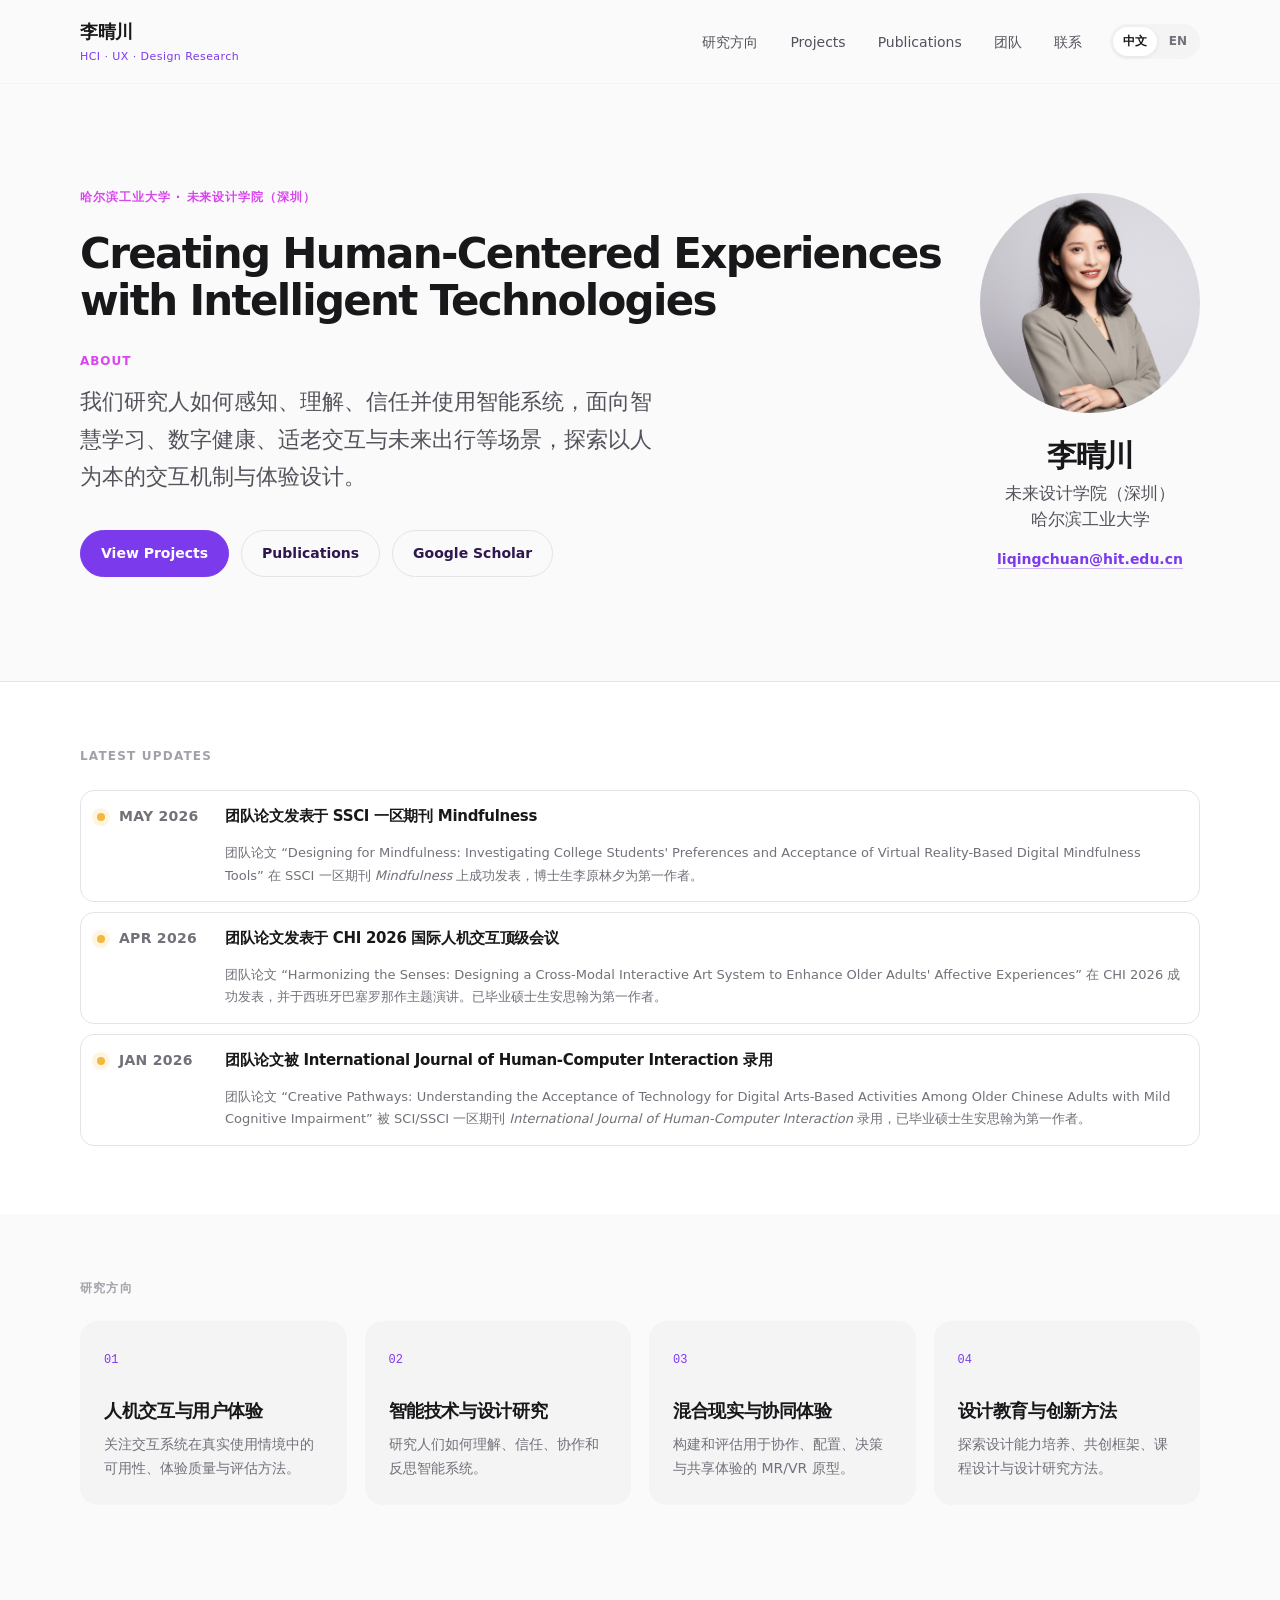
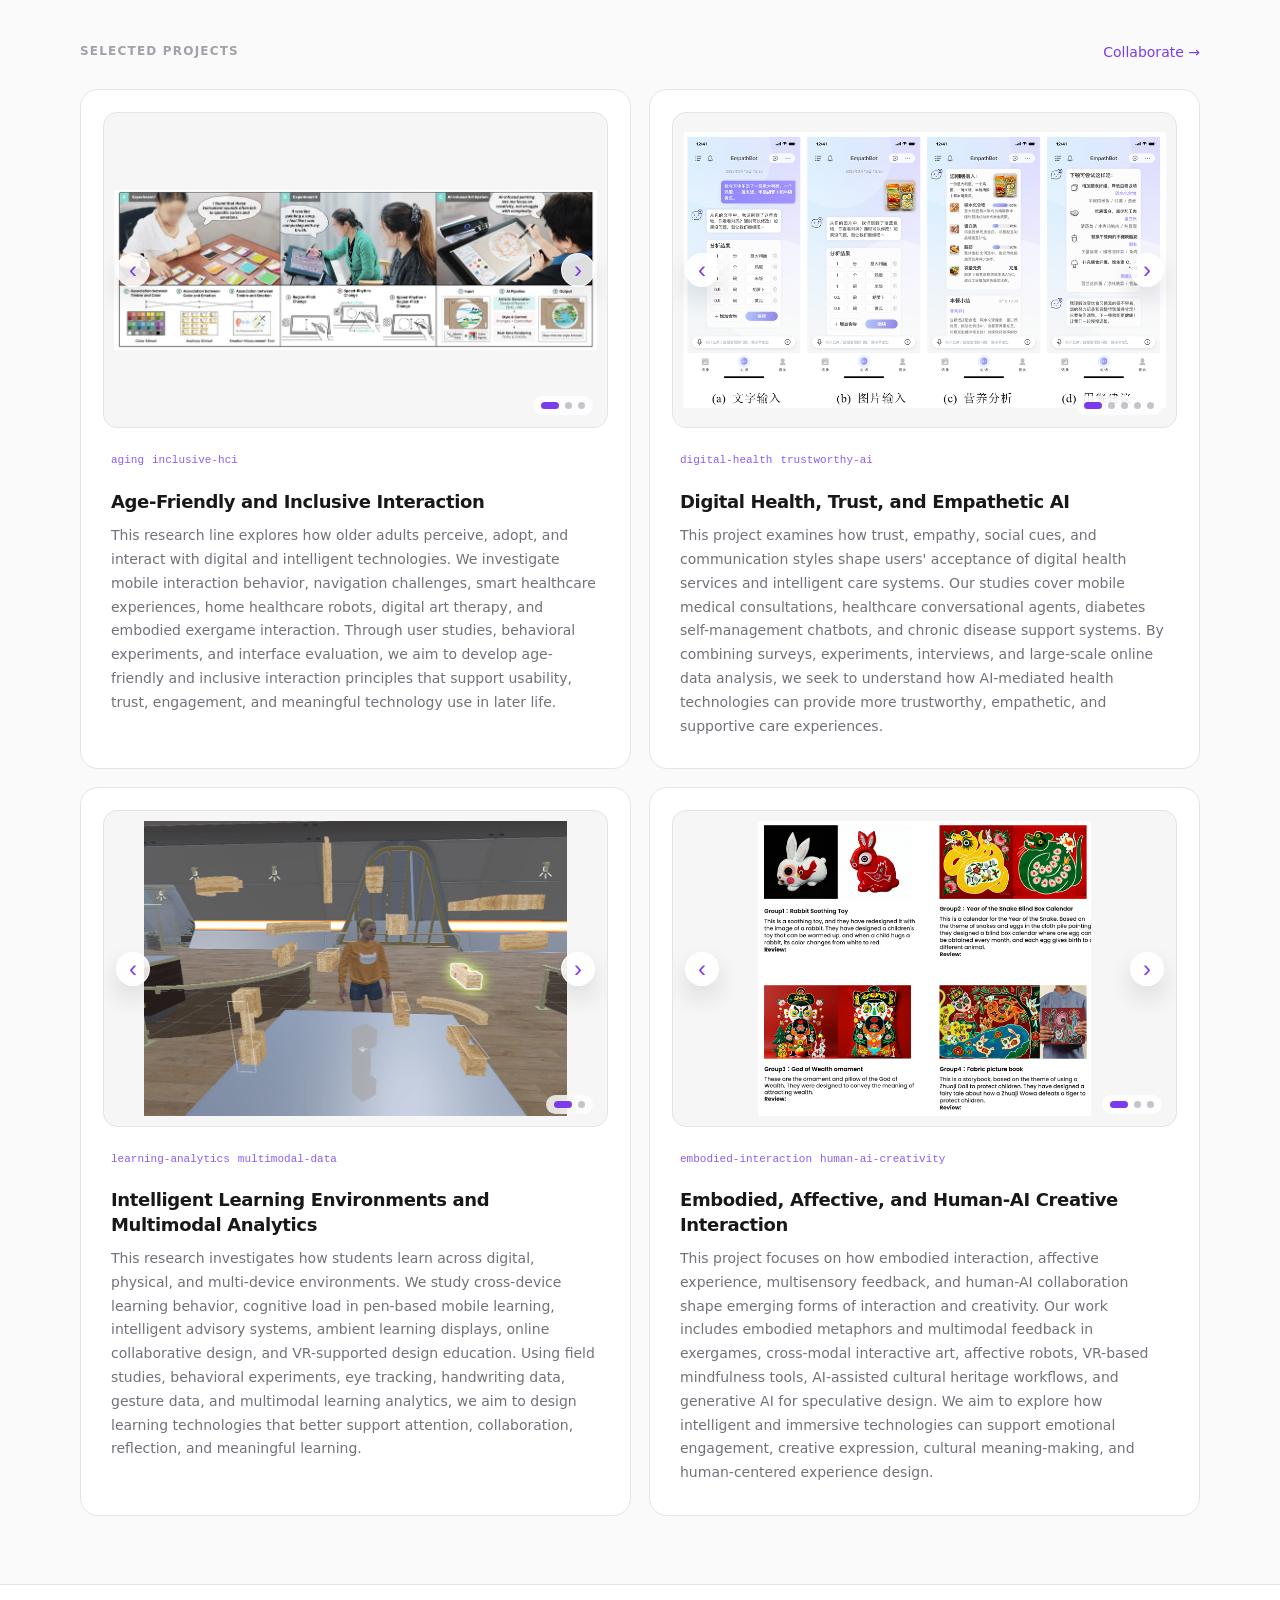
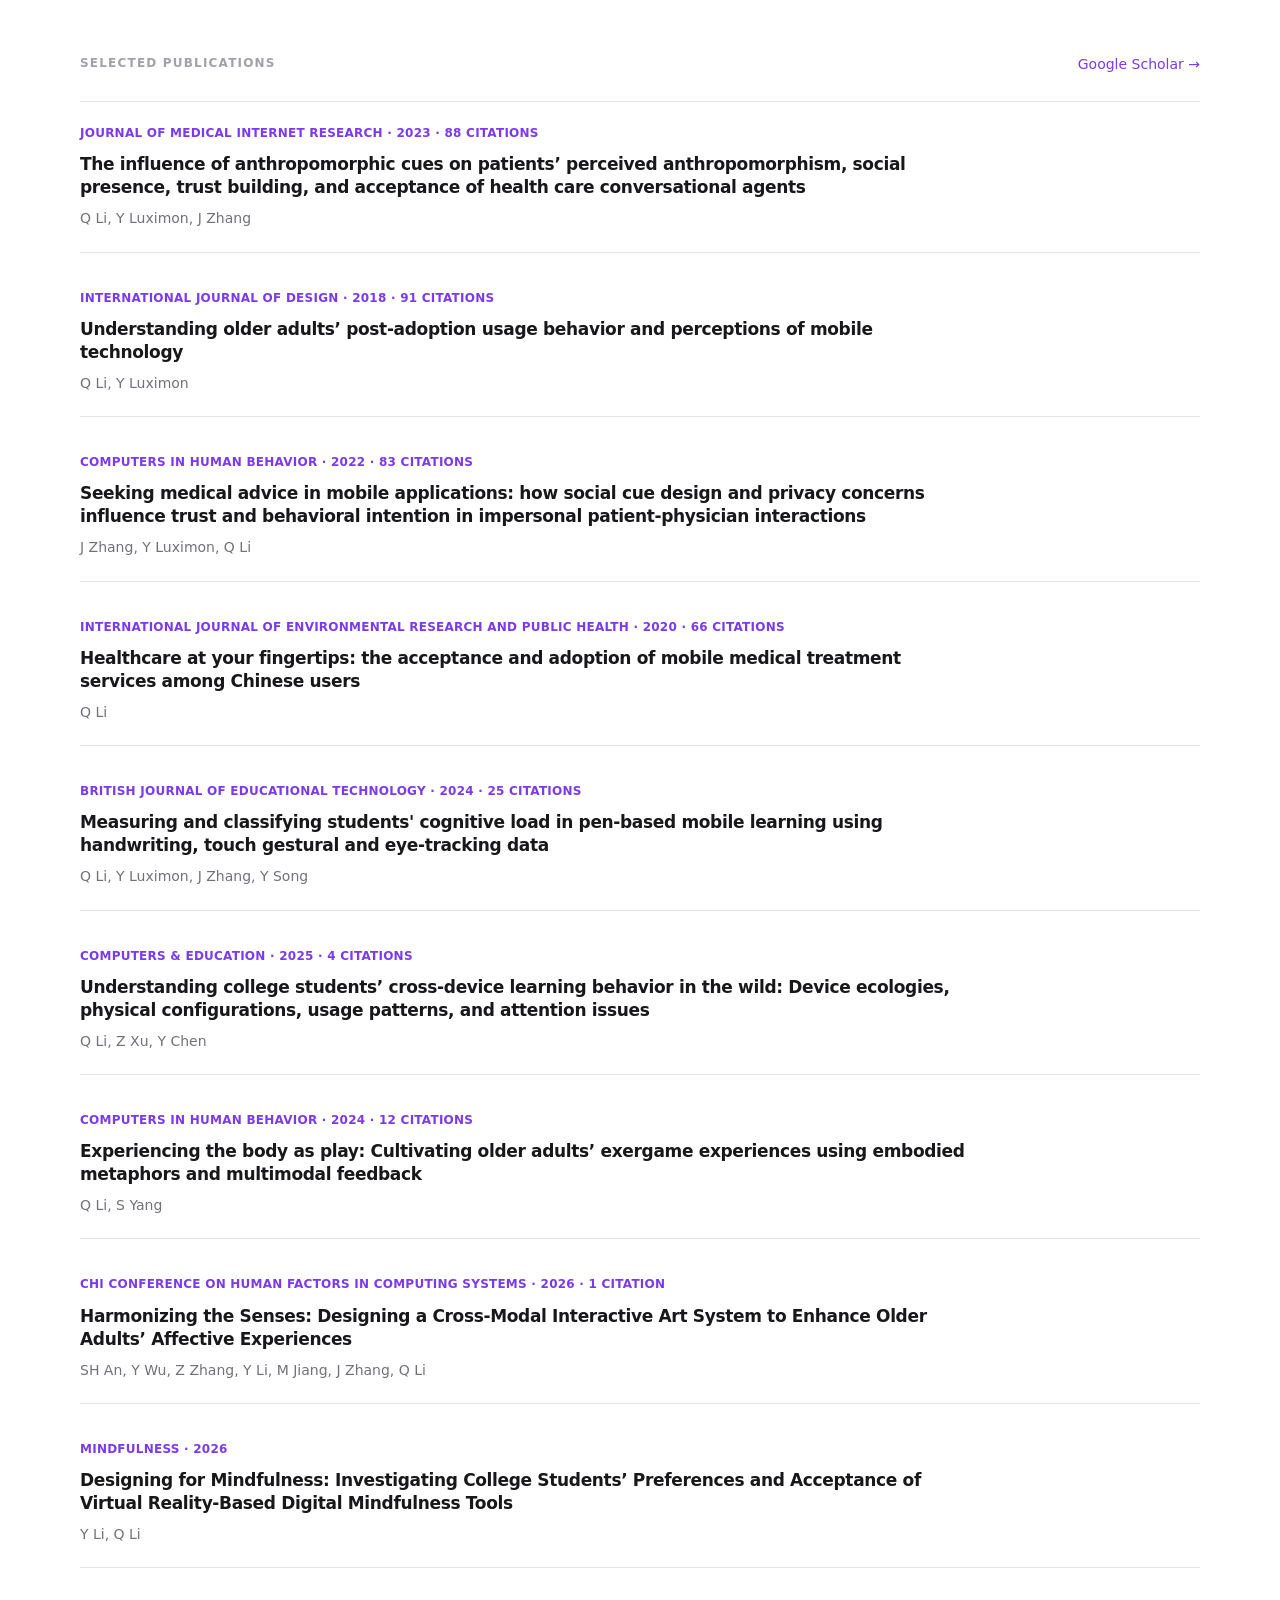
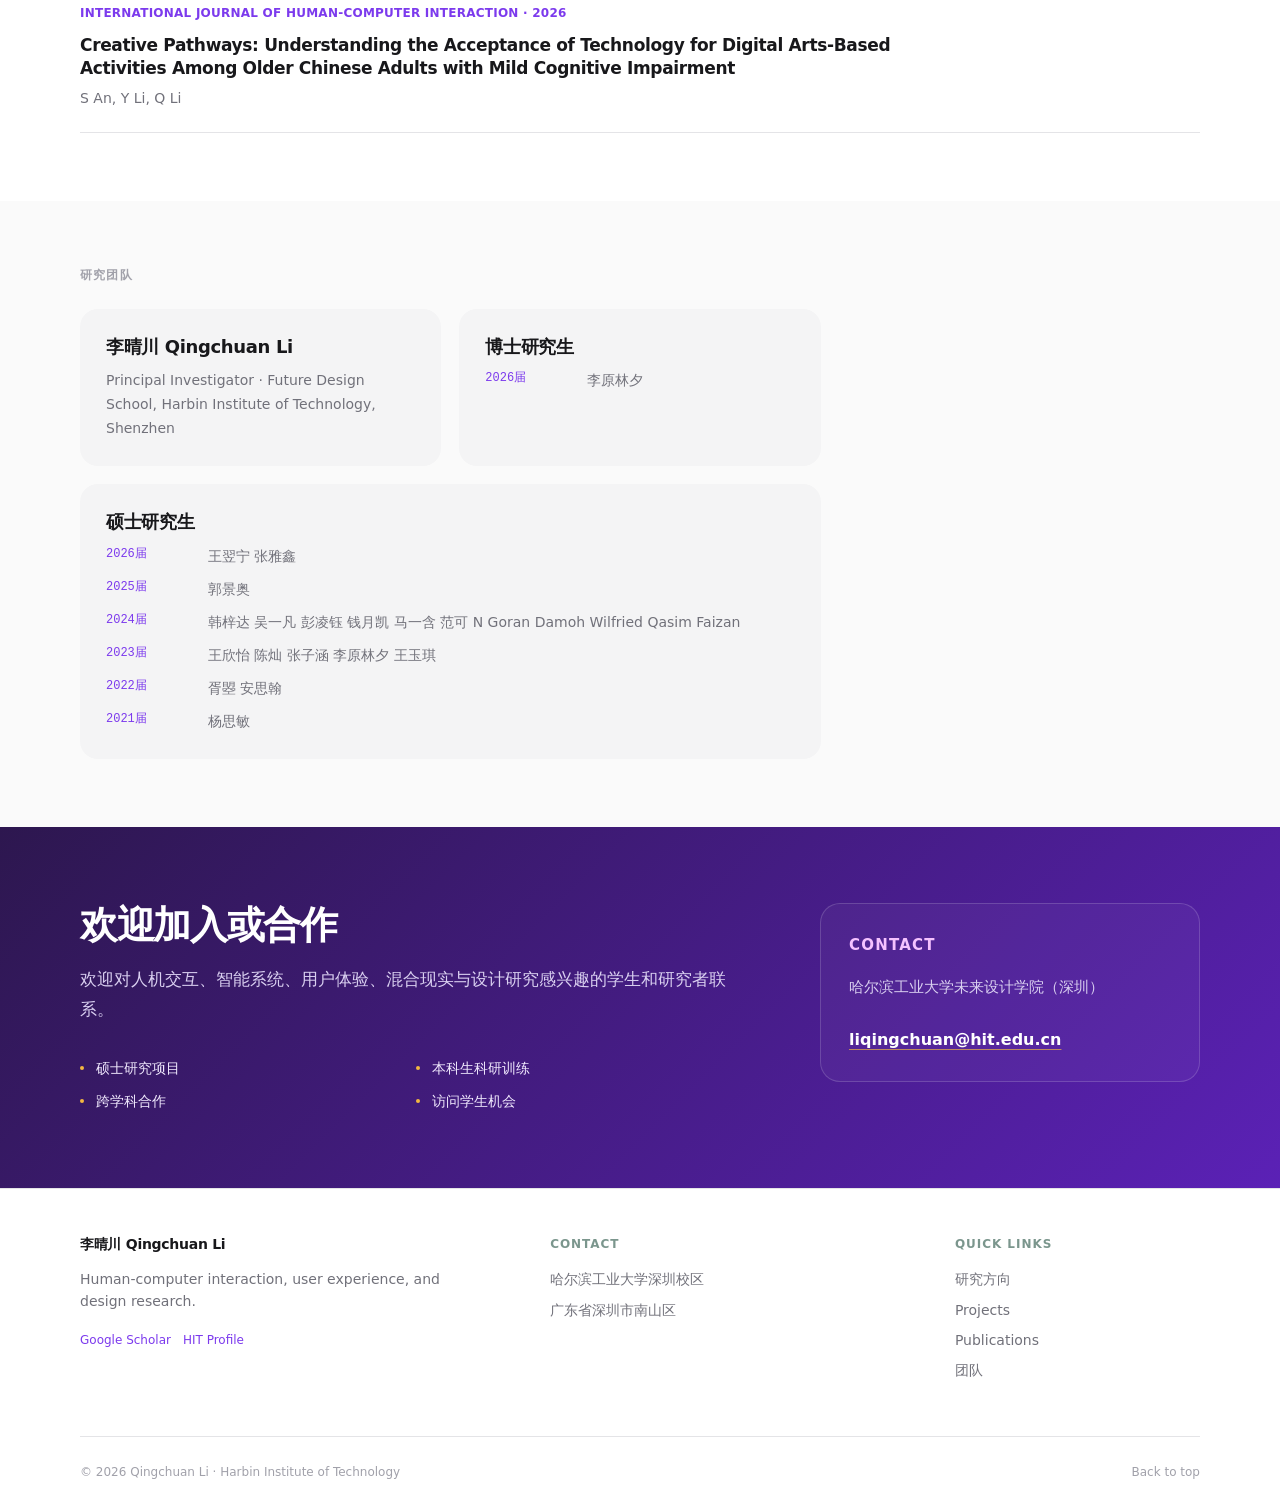
==== commit f672b5ab: "Add files via upload" ====
--- a/index.html
+++ b/index.html
@@ -8,7 +8,7 @@
       name="description"
       content="李晴川，哈尔滨工业大学未来设计学院（深圳）设计学研究者，研究方向包括人机交互、用户体验、智能技术、混合现实与设计教育。"
     />
-    <link rel="stylesheet" href="styles.css?v=projects-carousel-1" />
+    <link rel="stylesheet" href="styles.css?v=team-list-1" />
   </head>
   <body>
     <header class="site-header">
@@ -282,12 +282,21 @@
               <p>Principal Investigator · Future Design School, Harbin Institute of Technology, Shenzhen</p>
             </article>
             <article>
+              <h3>博士研究生</h3>
+              <ul class="student-list">
+                <li><span>2026届</span>李原林夕</li>
+              </ul>
+            </article>
+            <article>
               <h3>硕士研究生</h3>
-              <p>在这里添加学生姓名、研究方向和个人链接。</p>
-            </article>
-            <article>
-              <h3>本科生 / 访问学生</h3>
-              <p>在这里添加项目成员、访问学生和合作成员。</p>
+              <ul class="student-list">
+                <li><span>2026届</span>王翌宁 张雅鑫</li>
+                <li><span>2025届</span>郭景奥</li>
+                <li><span>2024届</span>韩梓达 吴一凡 彭凌钰 钱月凯 马一含 范可 N Goran Damoh Wilfried Qasim Faizan</li>
+                <li><span>2023届</span>王欣怡 陈灿 张子涵 李原林夕 王玉琪</li>
+                <li><span>2022届</span>胥曌 安思翰</li>
+                <li><span>2021届</span>杨思敏</li>
+              </ul>
             </article>
           </div>
         </div>
--- a/styles.css
+++ b/styles.css
@@ -623,6 +623,34 @@
   padding: 26px;
 }
 
+.people-grid article:last-child {
+  grid-column: span 2;
+}
+
+.student-list {
+  display: grid;
+  gap: 10px;
+  margin: 0;
+  padding: 0;
+  list-style: none;
+  color: #71717a;
+  font-size: 14px;
+  line-height: 1.65;
+}
+
+.student-list li {
+  display: grid;
+  grid-template-columns: 88px minmax(0, 1fr);
+  gap: 14px;
+}
+
+.student-list span {
+  color: var(--accent);
+  font-family: ui-monospace, SFMono-Regular, Menlo, Consolas, monospace;
+  font-size: 12px;
+  white-space: nowrap;
+}
+
 .join-section {
   padding: clamp(58px, 7vw, 76px) 0;
   background:
@@ -875,6 +903,15 @@
     grid-template-columns: 1fr;
   }
 
+  .people-grid article:last-child {
+    grid-column: span 1;
+  }
+
+  .student-list li {
+    grid-template-columns: 72px minmax(0, 1fr);
+    gap: 10px;
+  }
+
   .news-grid article {
     grid-template-columns: auto minmax(0, 1fr);
     gap: 8px 12px;
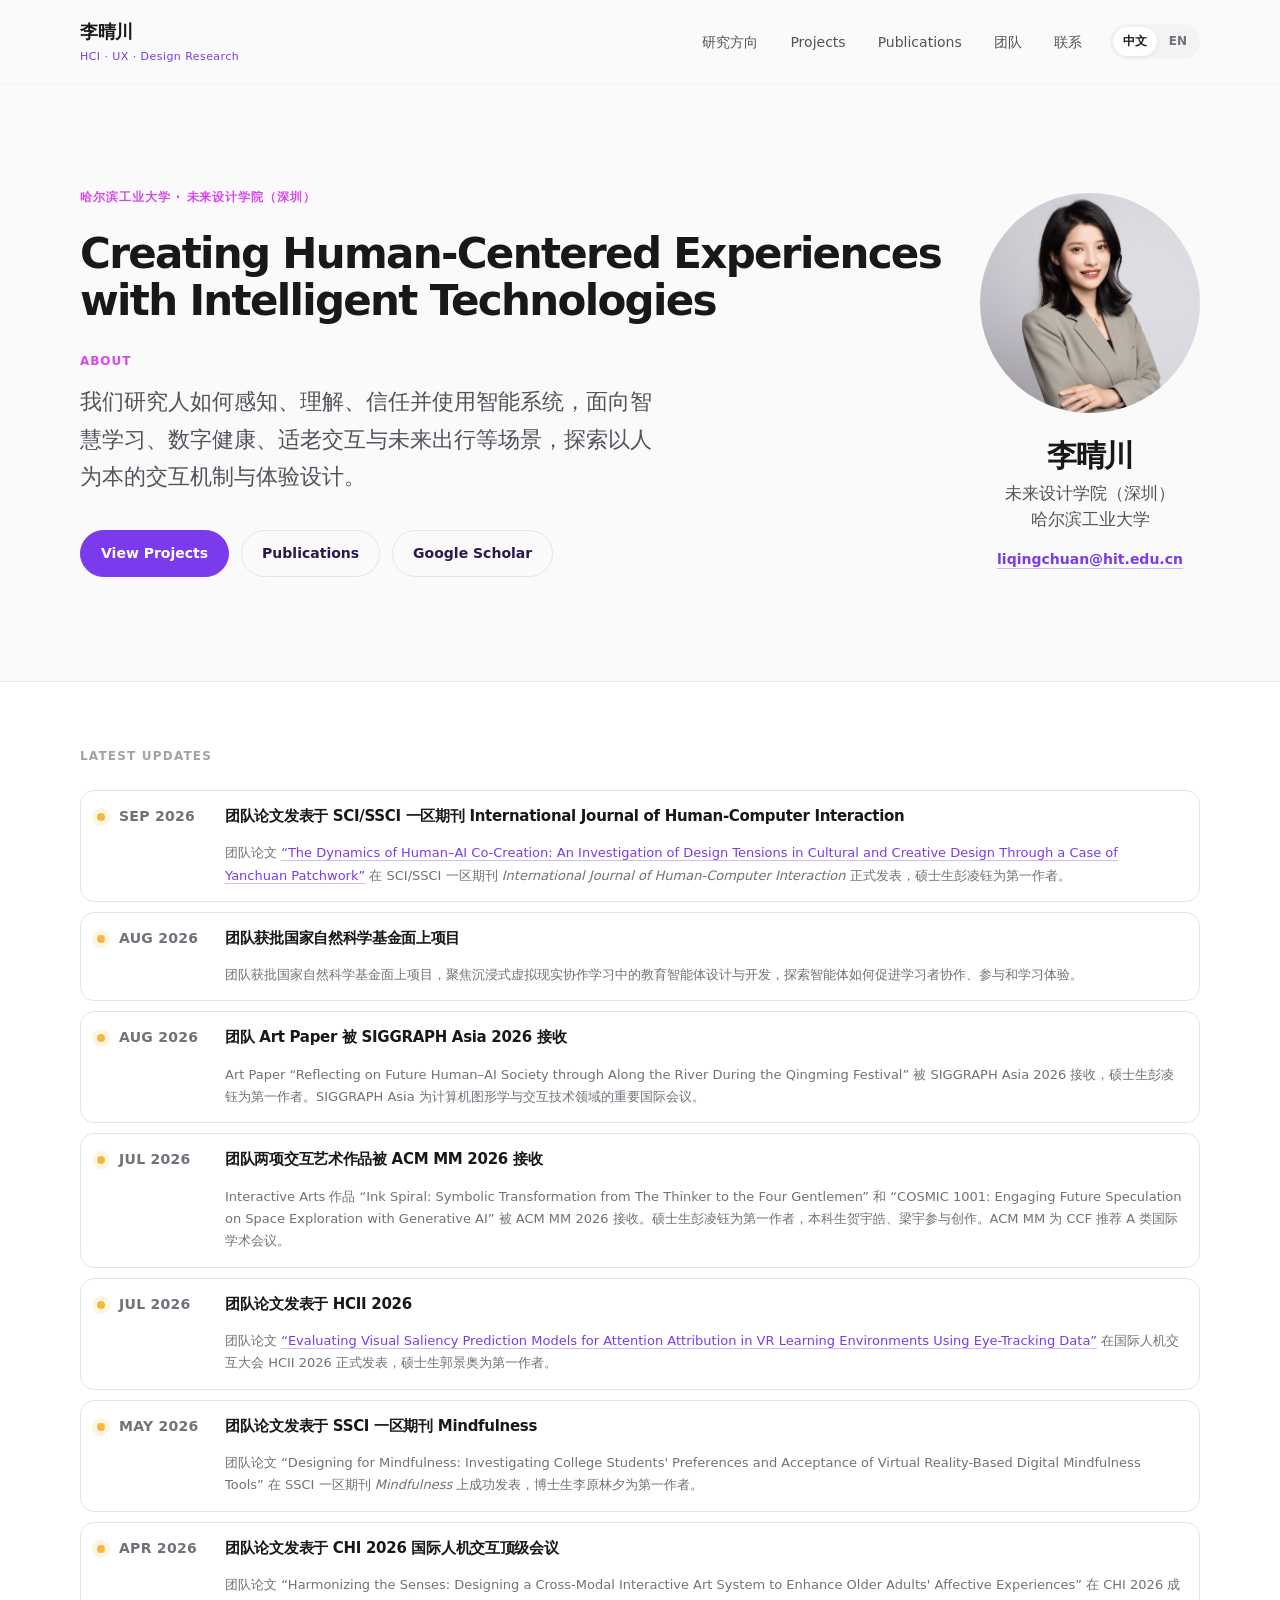
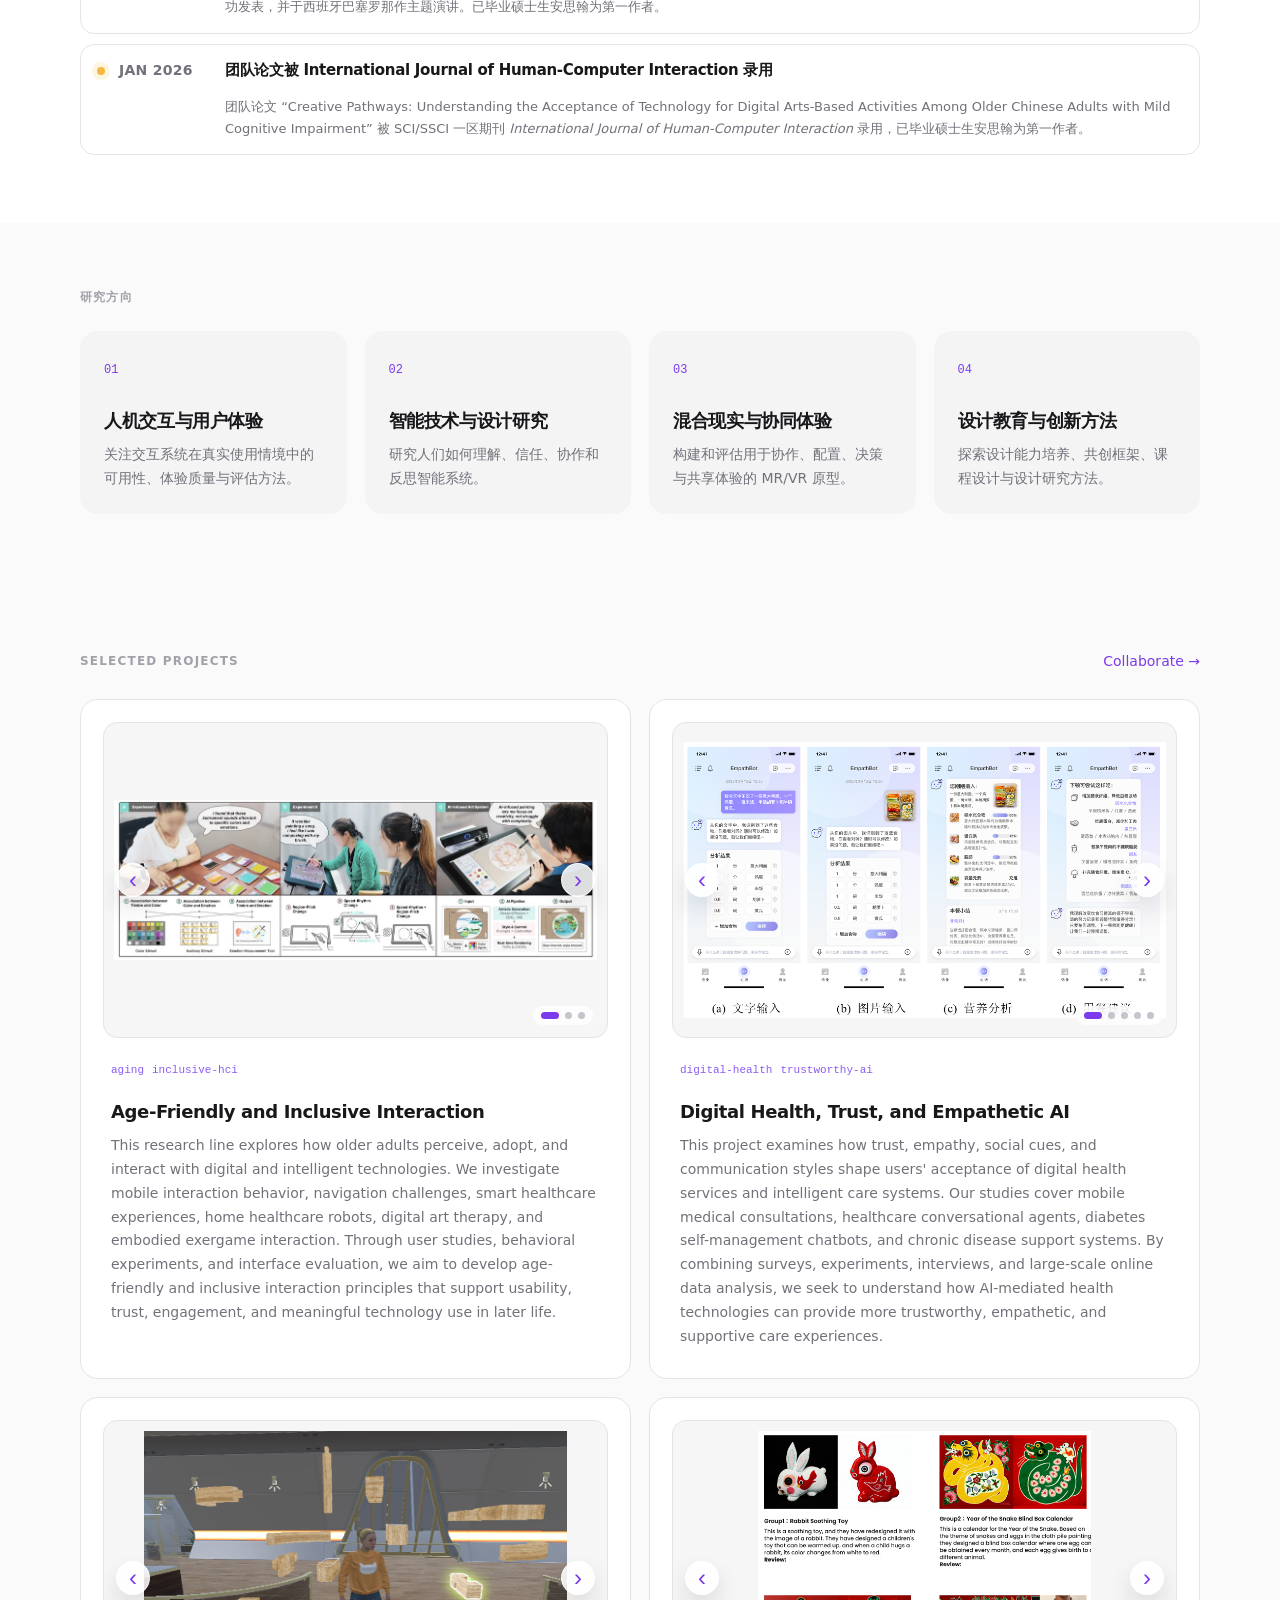
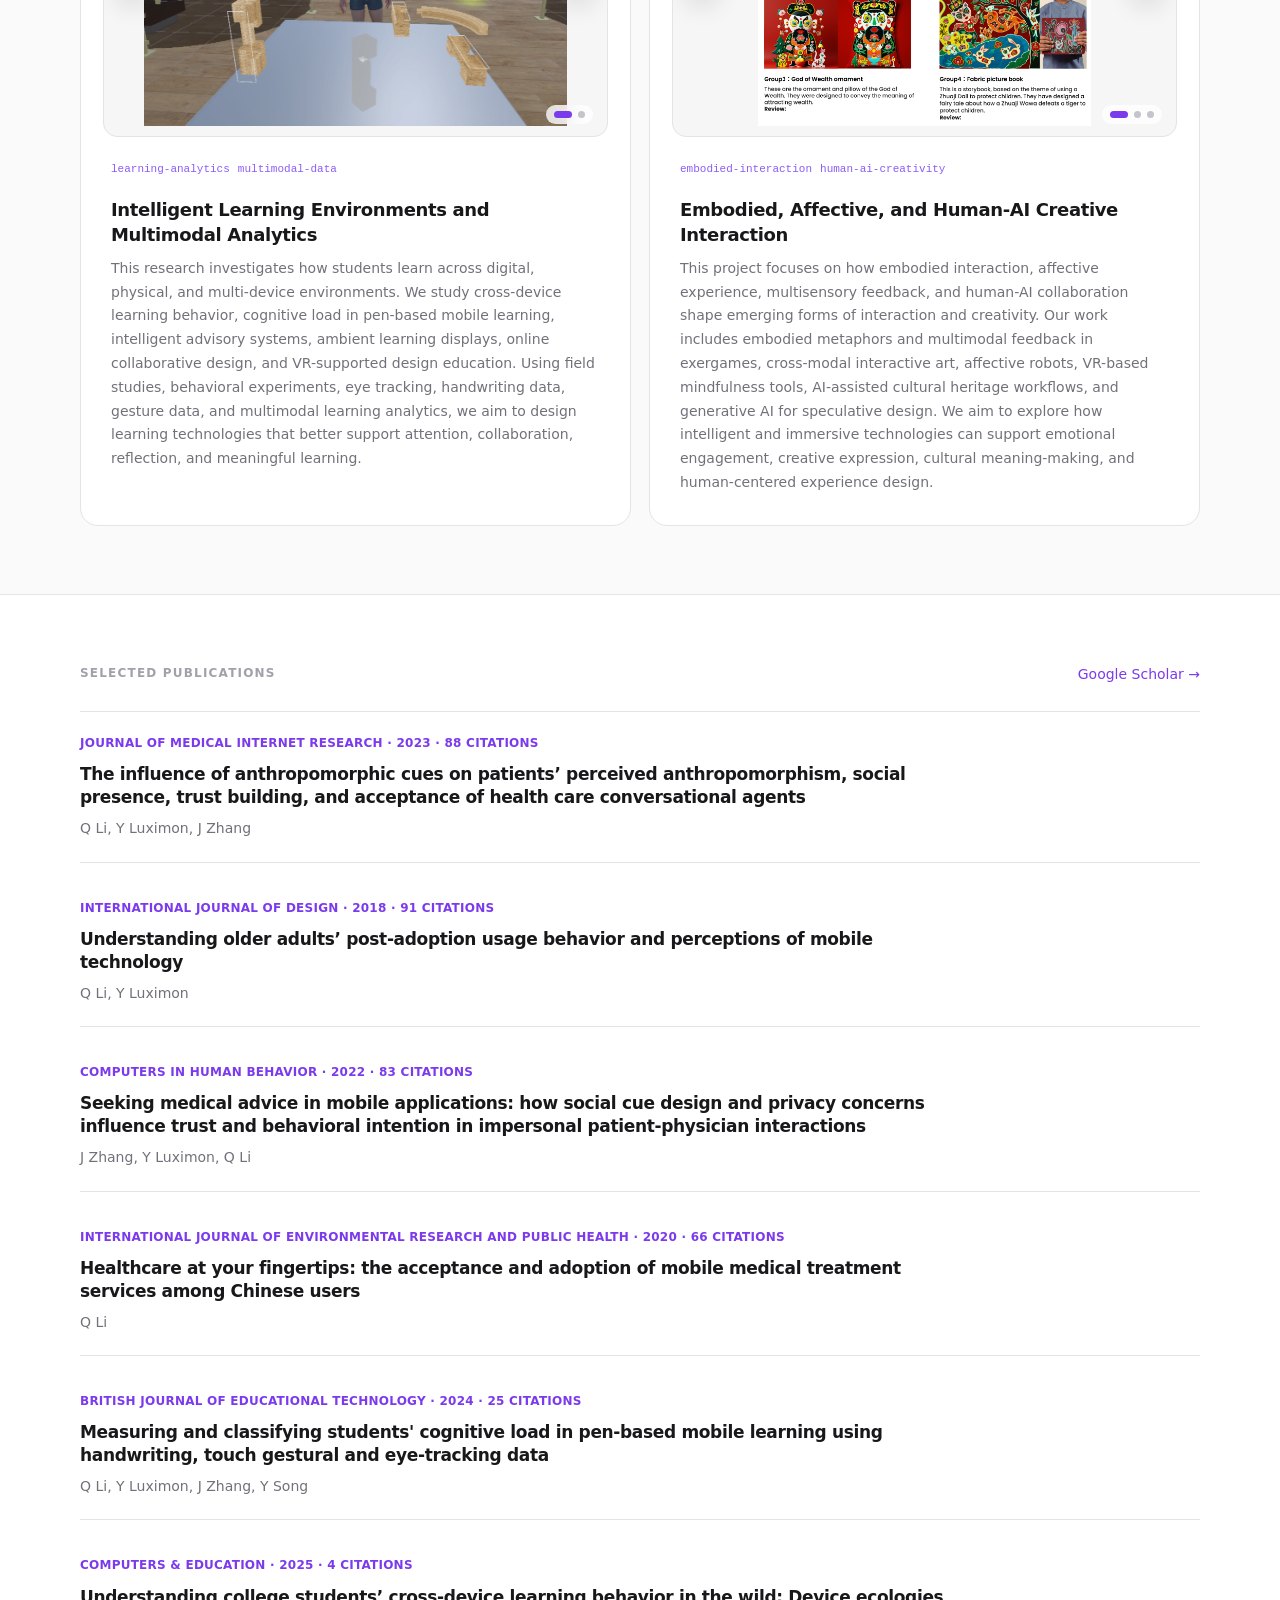
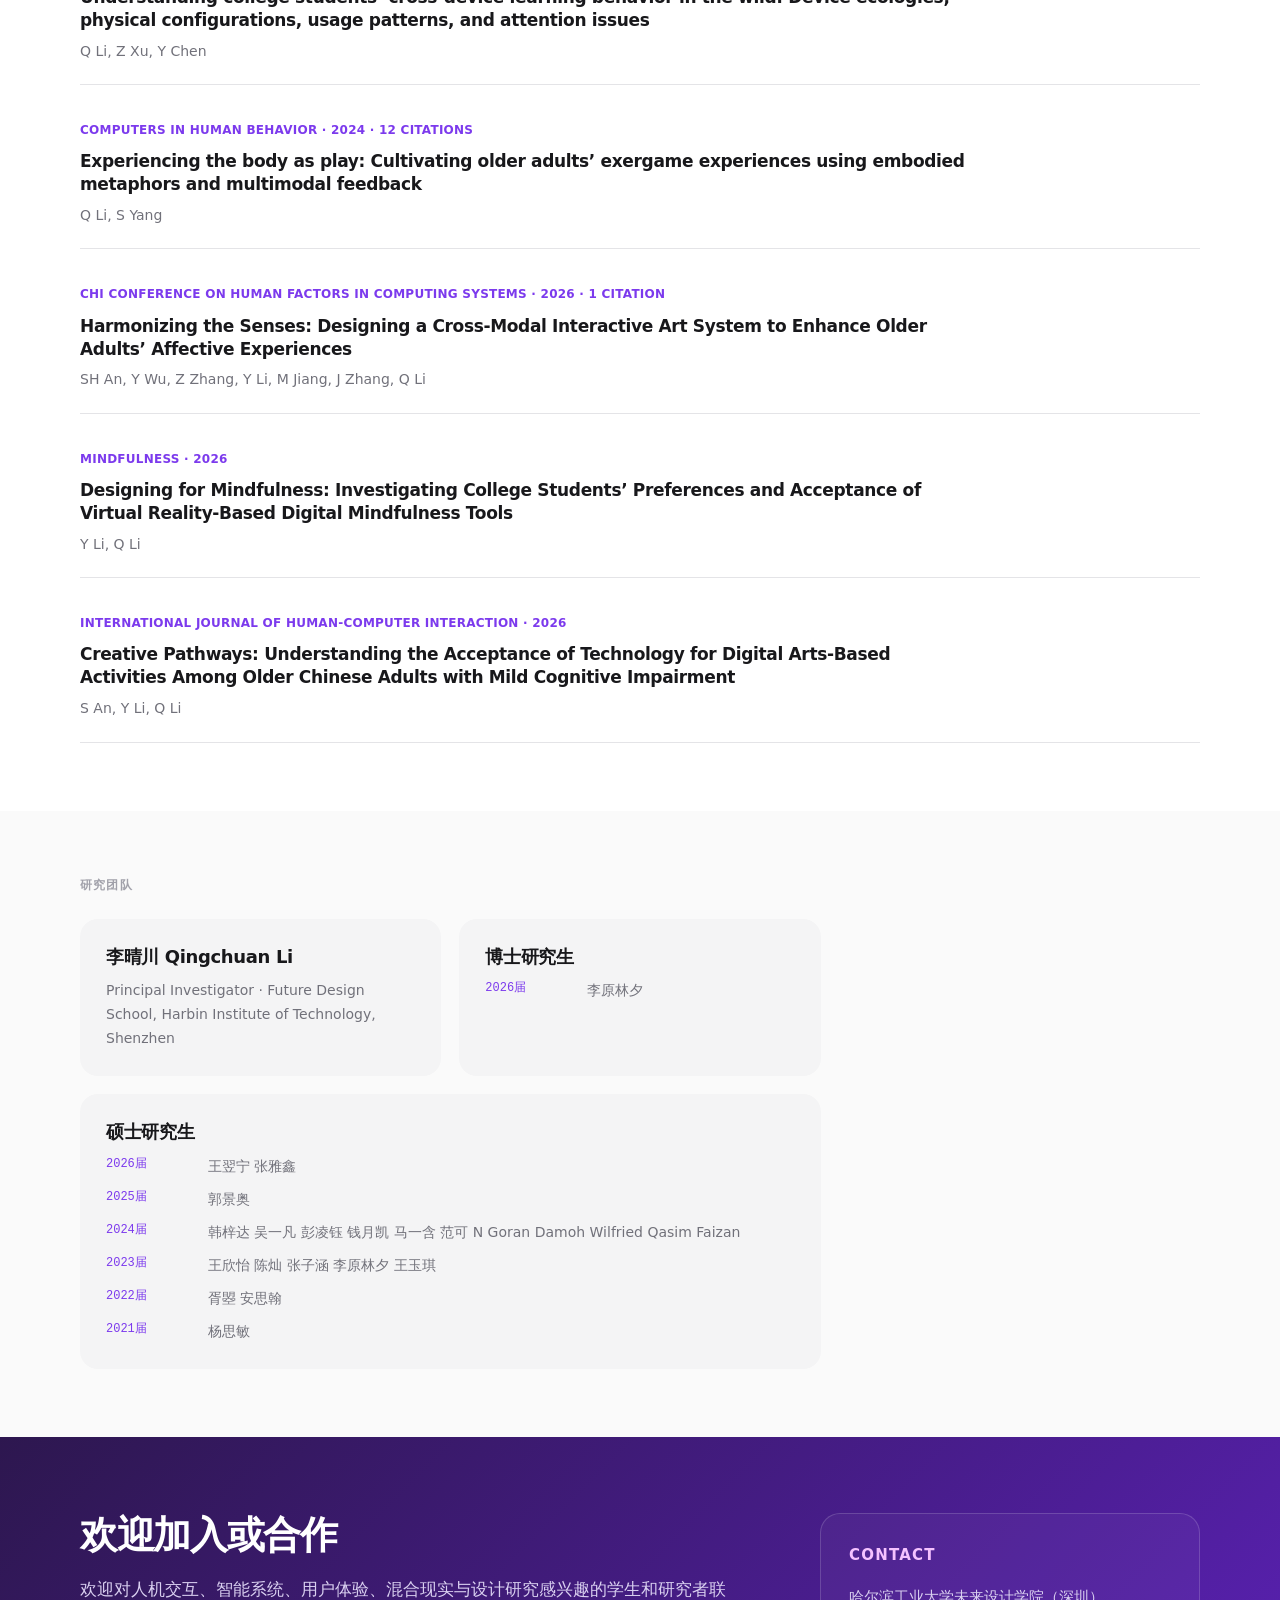
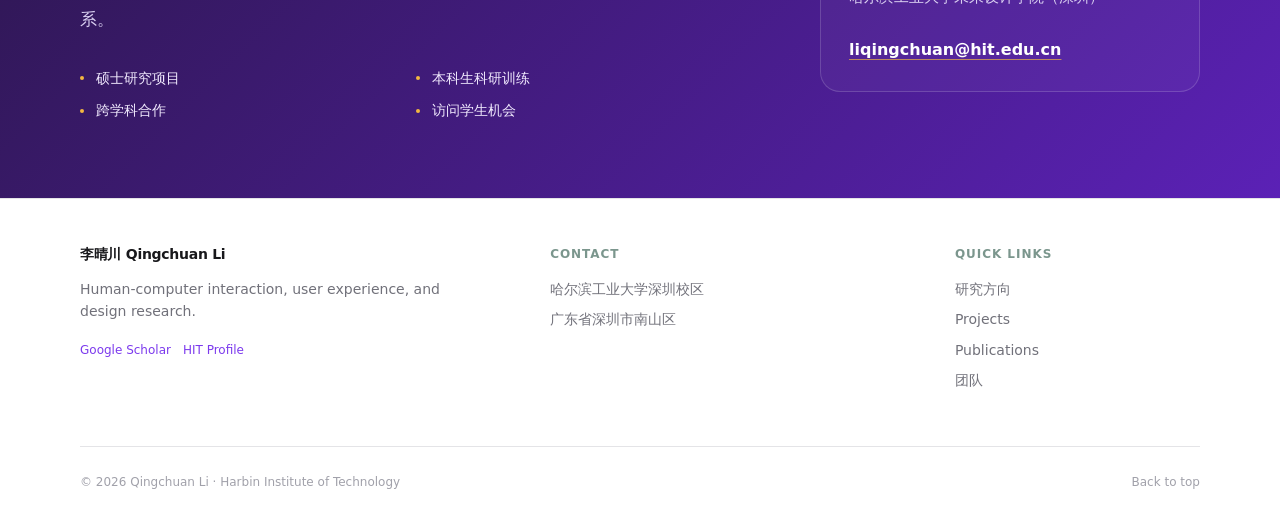
==== commit db703a8d: "Add files via upload Update latest news" ====
--- a/index.html
+++ b/index.html
@@ -8,7 +8,7 @@
       name="description"
       content="李晴川，哈尔滨工业大学未来设计学院（深圳）设计学研究者，研究方向包括人机交互、用户体验、智能技术、混合现实与设计教育。"
     />
-    <link rel="stylesheet" href="styles.css?v=team-list-1" />
+    <link rel="stylesheet" href="styles.css?v=updates-2026-09" />
   </head>
   <body>
     <header class="site-header">
@@ -76,6 +76,36 @@
           <div class="news-grid">
             <article>
               <span class="status-dot"></span>
+              <p class="meta">Sep 2026</p>
+              <h3>团队论文发表于 SCI/SSCI 一区期刊 International Journal of Human-Computer Interaction</h3>
+              <p>团队论文 <a href="https://www.tandfonline.com/doi/abs/10.1080/10447318.2026.2726090" target="_blank" rel="noopener noreferrer">“The Dynamics of Human–AI Co-Creation: An Investigation of Design Tensions in Cultural and Creative Design Through a Case of Yanchuan Patchwork”</a> 在 SCI/SSCI 一区期刊 <em>International Journal of Human-Computer Interaction</em> 正式发表，硕士生彭凌钰为第一作者。</p>
+            </article>
+            <article>
+              <span class="status-dot"></span>
+              <p class="meta">Aug 2026</p>
+              <h3>团队获批国家自然科学基金面上项目</h3>
+              <p>团队获批国家自然科学基金面上项目，聚焦沉浸式虚拟现实协作学习中的教育智能体设计与开发，探索智能体如何促进学习者协作、参与和学习体验。</p>
+            </article>
+            <article>
+              <span class="status-dot"></span>
+              <p class="meta">Aug 2026</p>
+              <h3>团队 Art Paper 被 SIGGRAPH Asia 2026 接收</h3>
+              <p>Art Paper “Reflecting on Future Human–AI Society through Along the River During the Qingming Festival” 被 SIGGRAPH Asia 2026 接收，硕士生彭凌钰为第一作者。SIGGRAPH Asia 为计算机图形学与交互技术领域的重要国际会议。</p>
+            </article>
+            <article>
+              <span class="status-dot"></span>
+              <p class="meta">Jul 2026</p>
+              <h3>团队两项交互艺术作品被 ACM MM 2026 接收</h3>
+              <p>Interactive Arts 作品 “Ink Spiral: Symbolic Transformation from The Thinker to the Four Gentlemen” 和 “COSMIC 1001: Engaging Future Speculation on Space Exploration with Generative AI” 被 ACM MM 2026 接收。硕士生彭凌钰为第一作者，本科生贺宇皓、梁宇参与创作。ACM MM 为 CCF 推荐 A 类国际学术会议。</p>
+            </article>
+            <article>
+              <span class="status-dot"></span>
+              <p class="meta">Jul 2026</p>
+              <h3>团队论文发表于 HCII 2026</h3>
+              <p>团队论文 <a href="https://link.springer.com/chapter/10.1007/978-3-032-30421-6_17" target="_blank" rel="noopener noreferrer">“Evaluating Visual Saliency Prediction Models for Attention Attribution in VR Learning Environments Using Eye-Tracking Data”</a> 在国际人机交互大会 HCII 2026 正式发表，硕士生郭景奥为第一作者。</p>
+            </article>
+            <article>
+              <span class="status-dot"></span>
               <p class="meta">May 2026</p>
               <h3>团队论文发表于 SSCI 一区期刊 Mindfulness</h3>
               <p>团队论文 “Designing for Mindfulness: Investigating College Students' Preferences and Acceptance of Virtual Reality-Based Digital Mindfulness Tools” 在 SSCI 一区期刊 <em>Mindfulness</em> 上成功发表，博士生李原林夕为第一作者。</p>
--- a/styles.css
+++ b/styles.css
@@ -463,6 +463,17 @@
   font-size: 13px;
 }
 
+.news-grid p:not(.meta) a {
+  color: var(--accent);
+  text-decoration: underline;
+  text-decoration-color: rgba(124, 58, 237, 0.35);
+  text-underline-offset: 3px;
+}
+
+.news-grid p:not(.meta) a:hover {
+  color: var(--ink);
+}
+
 .project-grid {
   display: grid;
   grid-template-columns: repeat(2, minmax(0, 1fr));
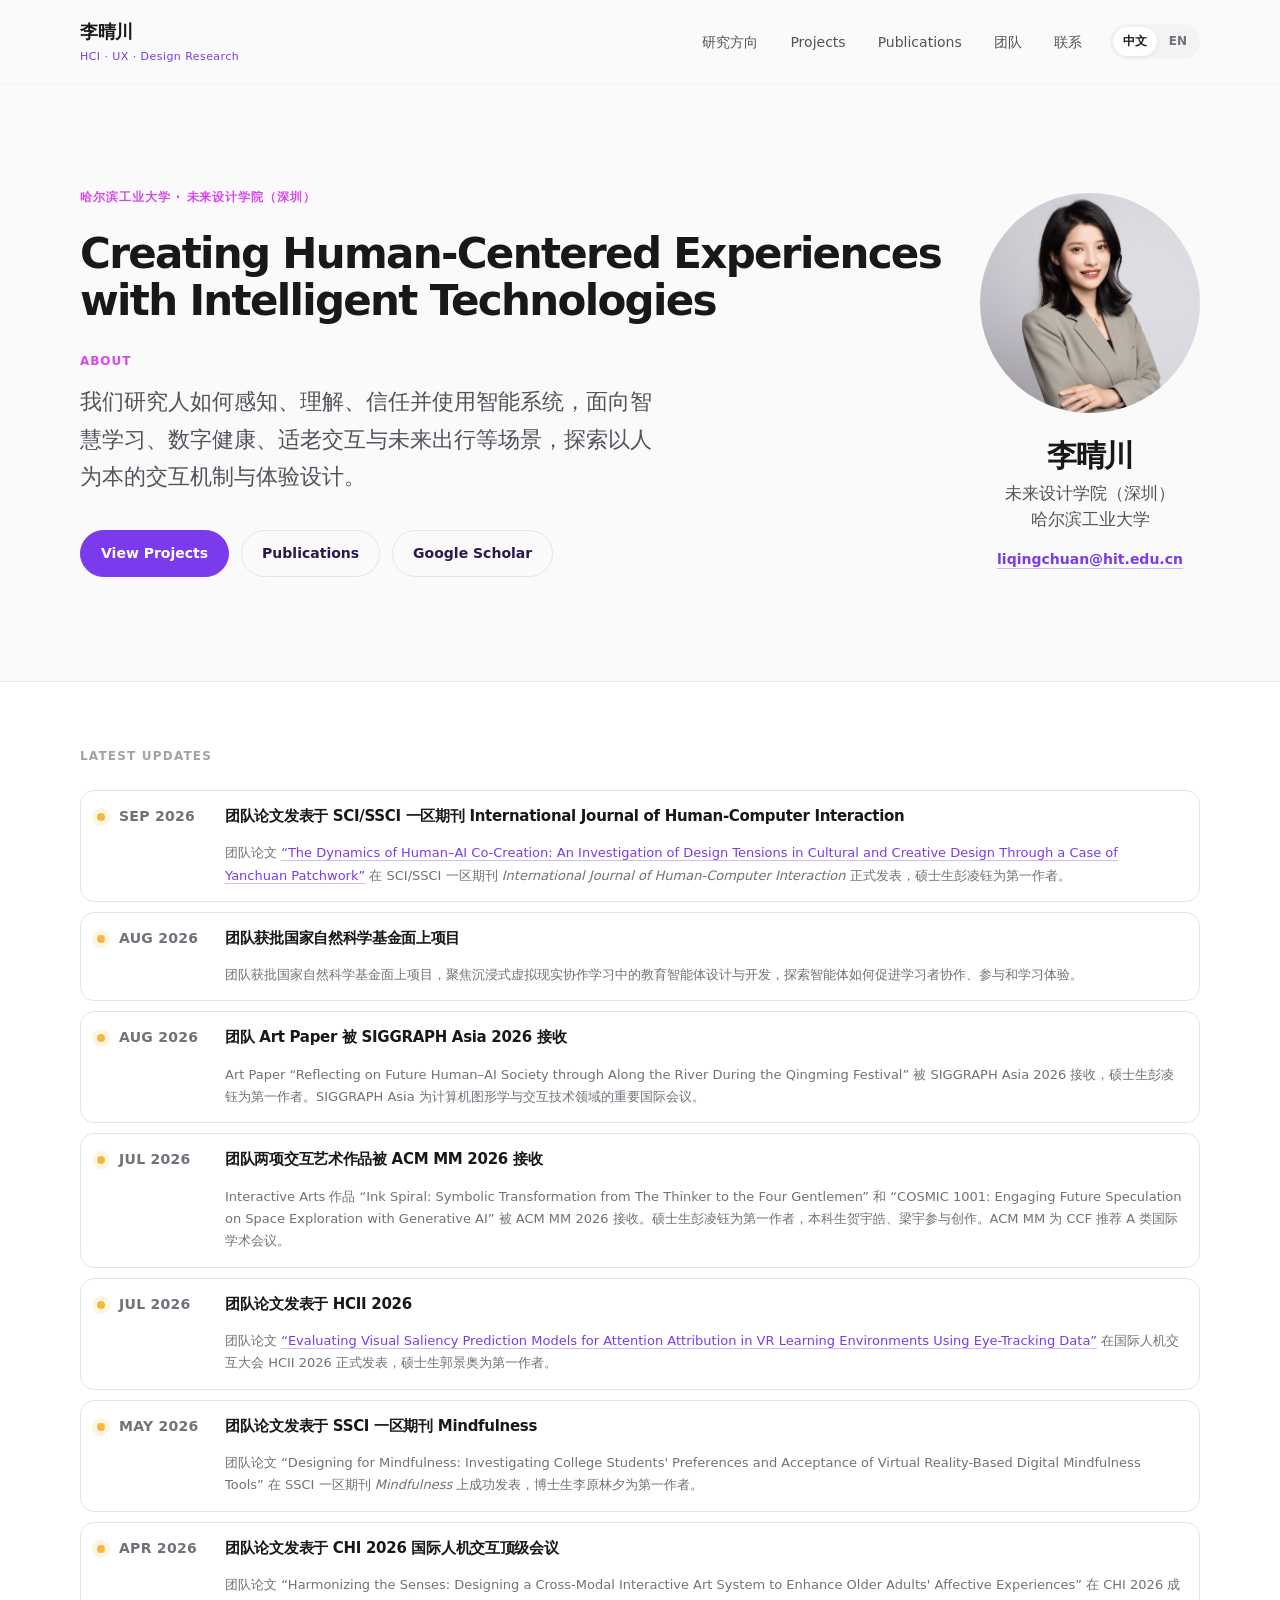
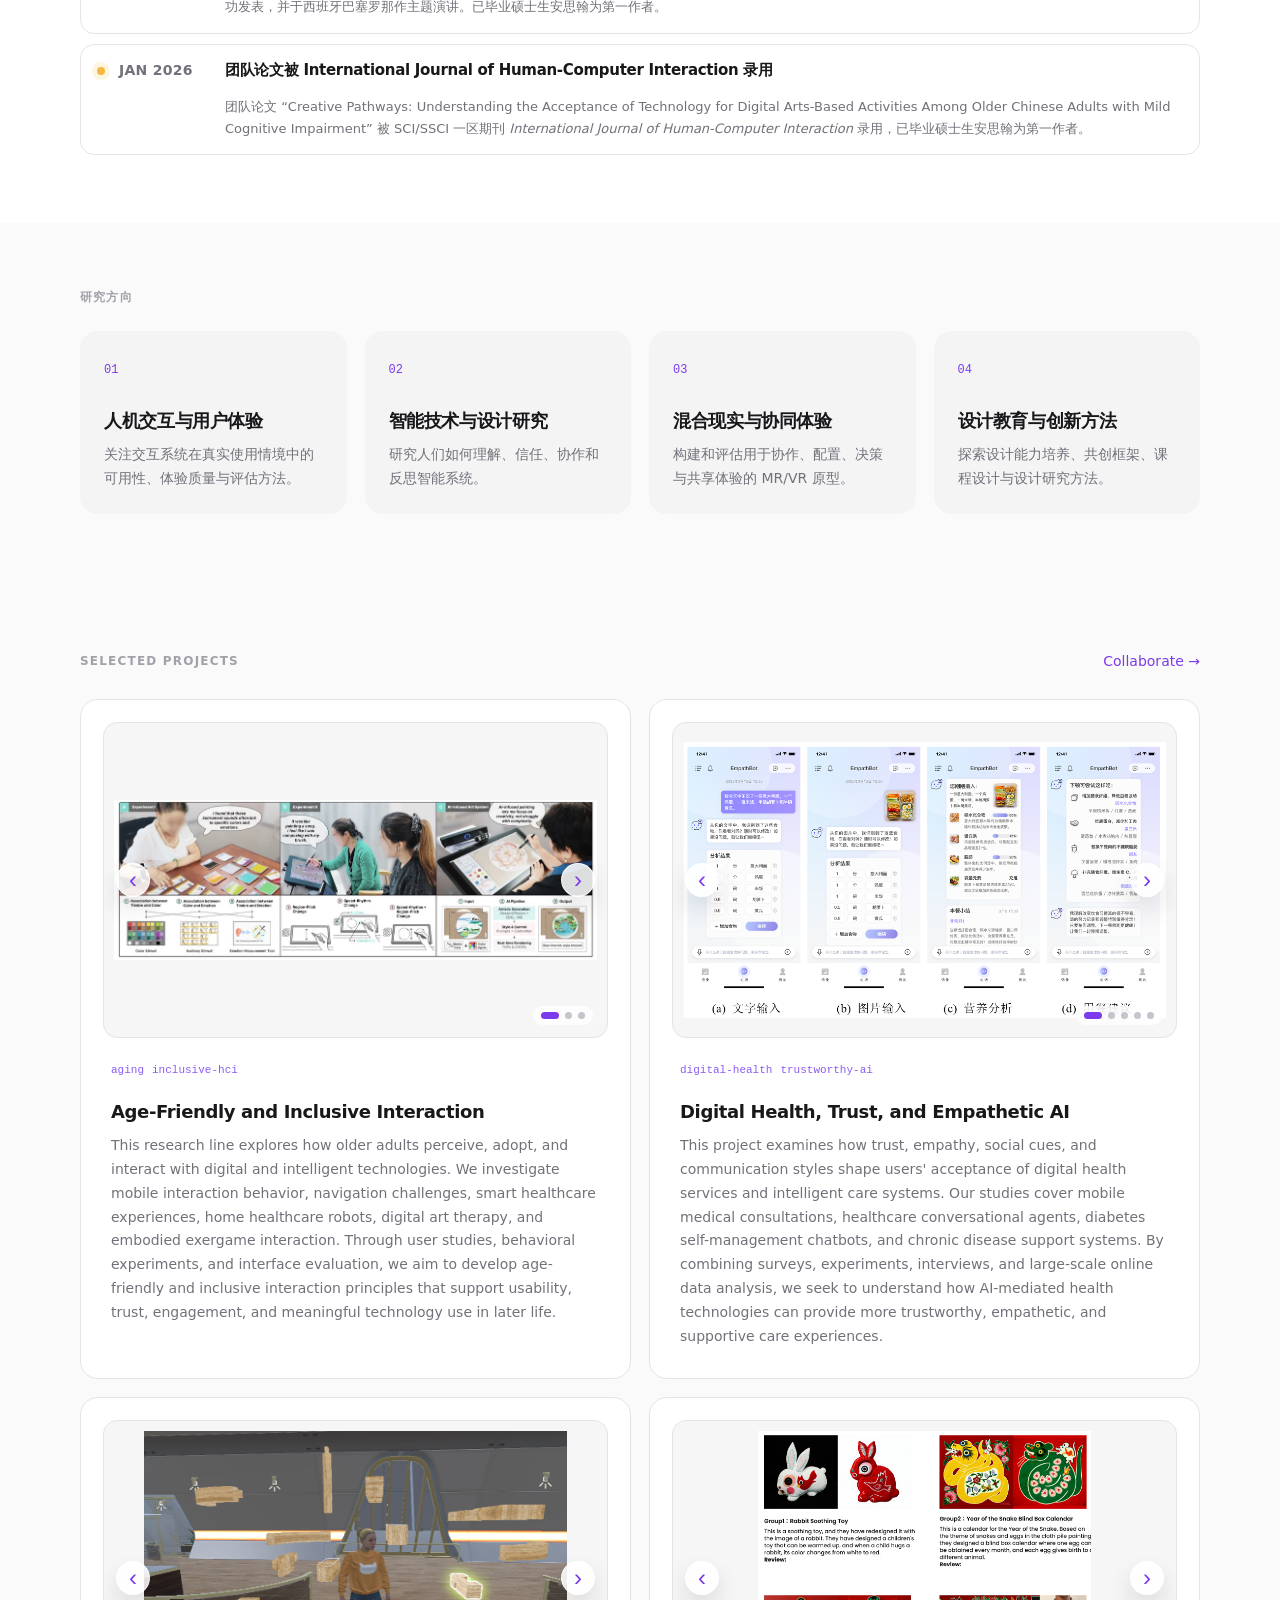
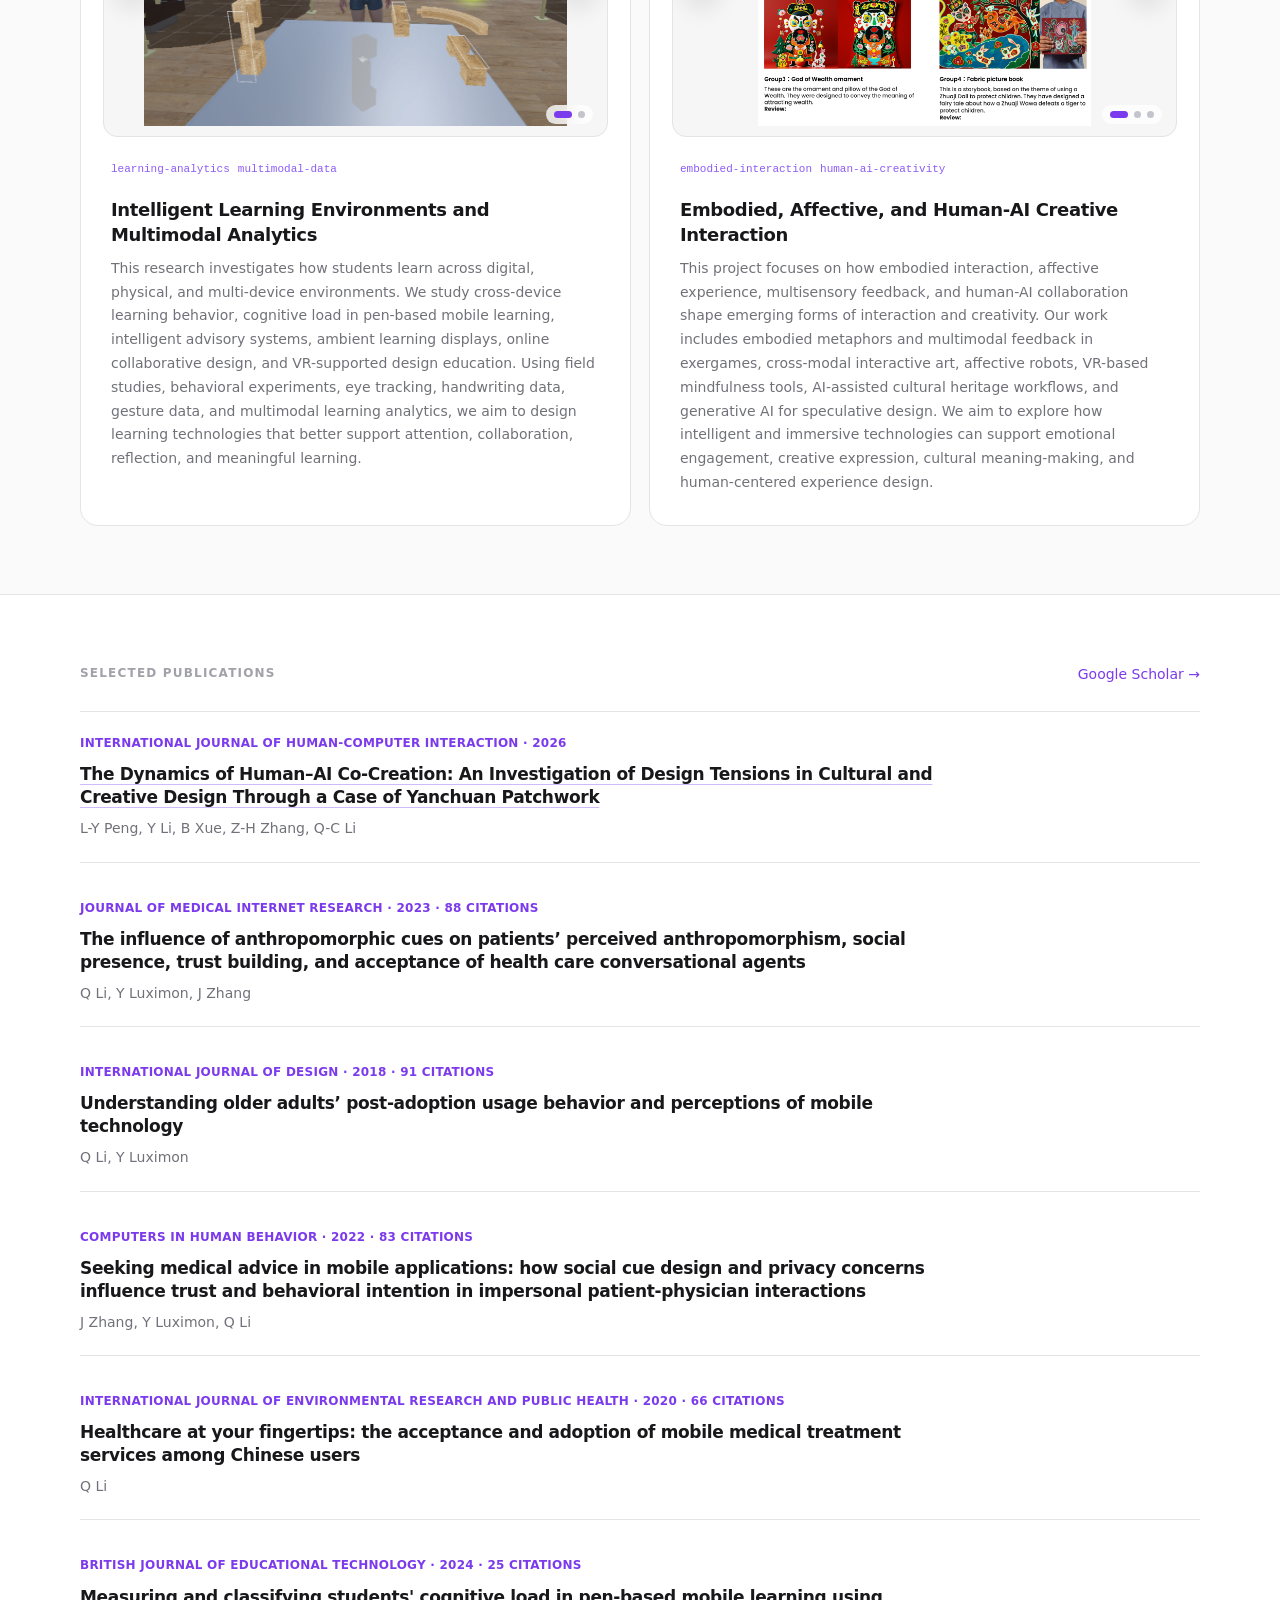
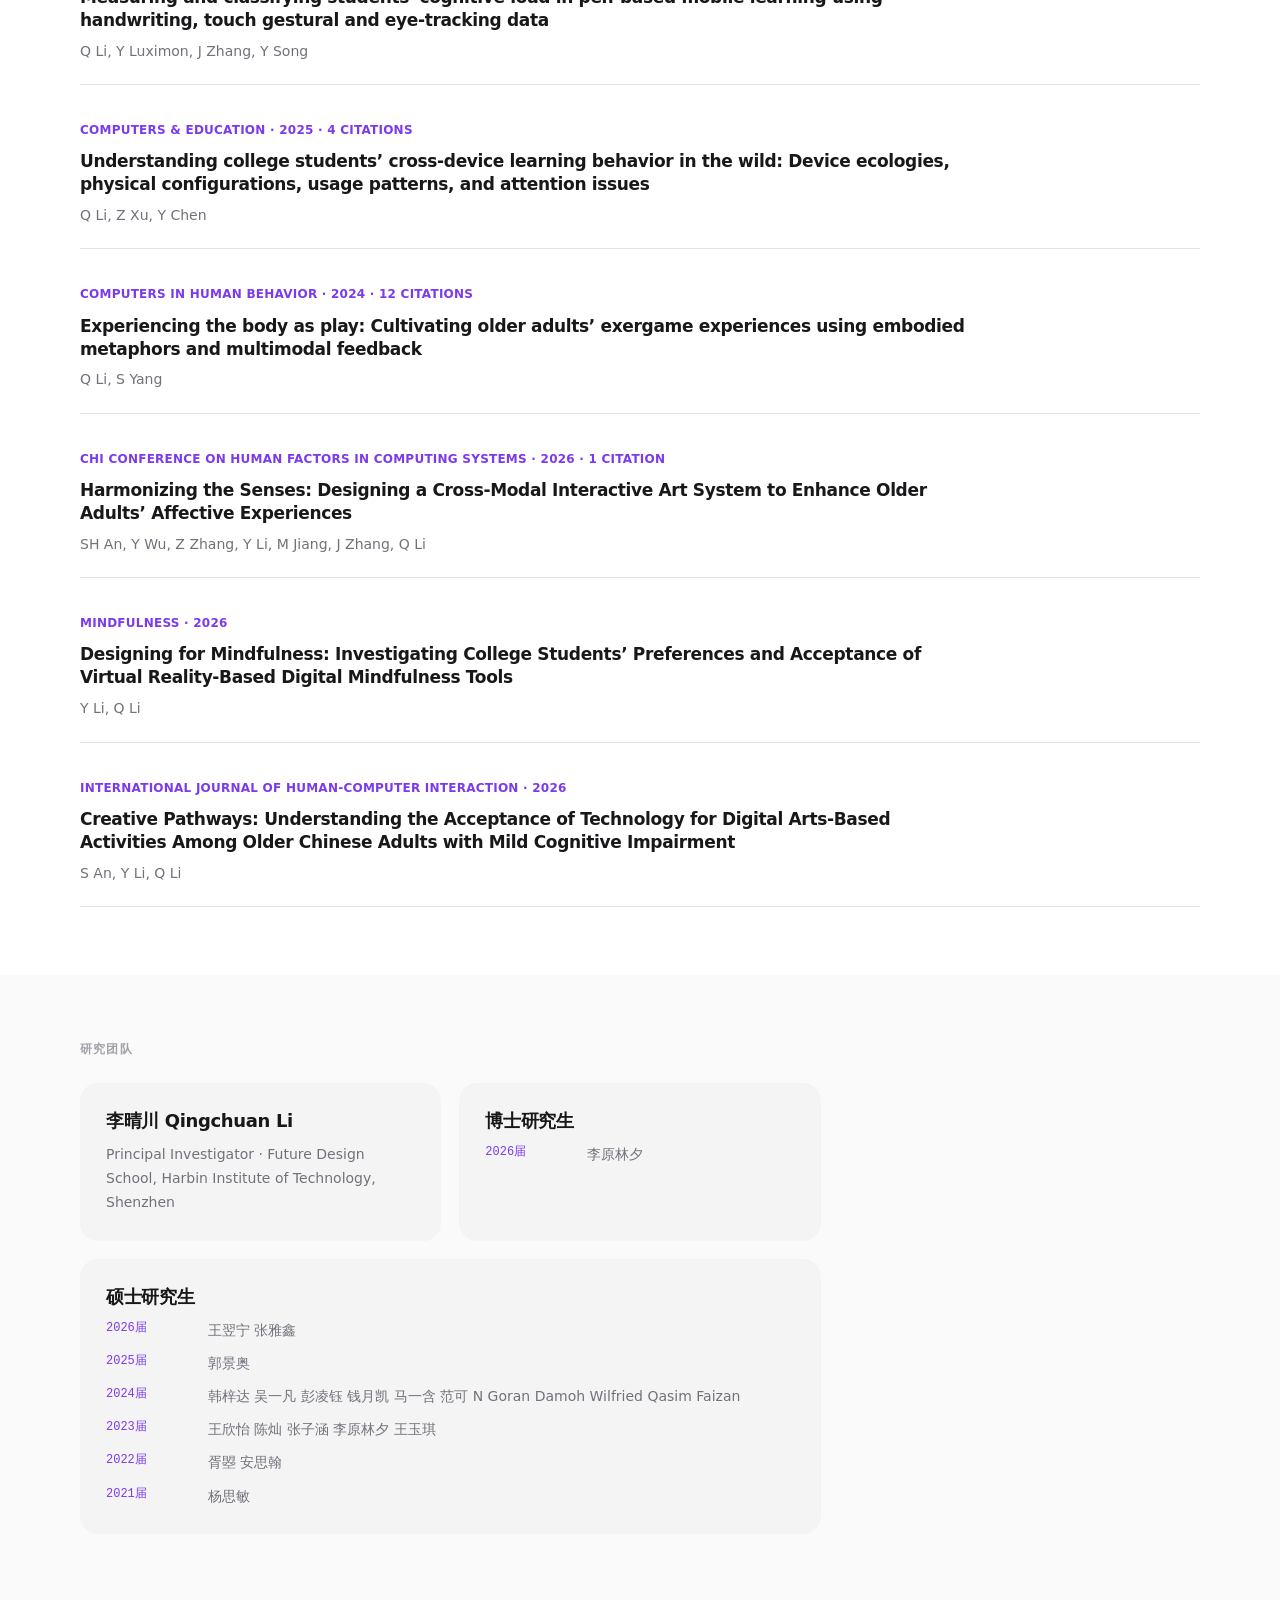
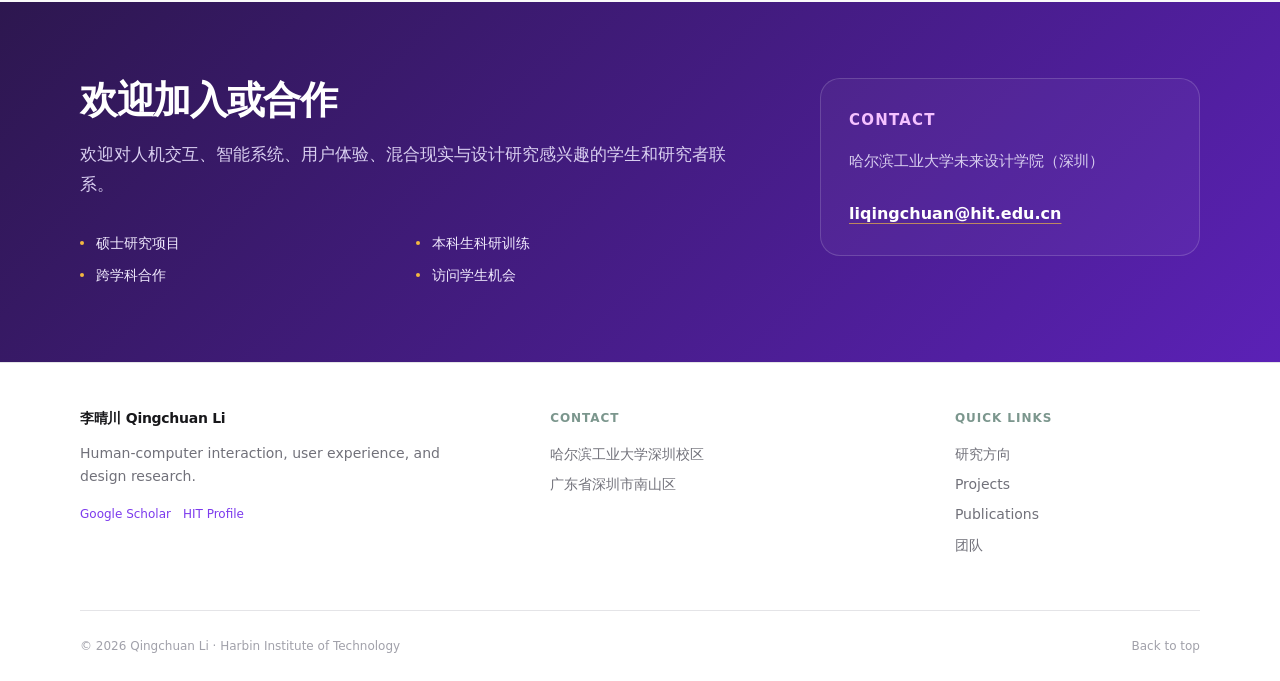
==== commit 7360193e: "Add files via upload Update latest news and publications" ====
--- a/index.html
+++ b/index.html
@@ -8,7 +8,7 @@
       name="description"
       content="李晴川，哈尔滨工业大学未来设计学院（深圳）设计学研究者，研究方向包括人机交互、用户体验、智能技术、混合现实与设计教育。"
     />
-    <link rel="stylesheet" href="styles.css?v=updates-2026-09" />
+    <link rel="stylesheet" href="styles.css?v=publications-2026-09" />
   </head>
   <body>
     <header class="site-header">
@@ -248,6 +248,11 @@
           </div>
           <div class="publication-list">
             <article>
+              <p class="venue">International Journal of Human-Computer Interaction · 2026</p>
+              <h3><a href="https://www.tandfonline.com/doi/abs/10.1080/10447318.2026.2726090" target="_blank" rel="noopener noreferrer">The Dynamics of Human–AI Co-Creation: An Investigation of Design Tensions in Cultural and Creative Design Through a Case of Yanchuan Patchwork</a></h3>
+              <p class="publication-authors">L-Y Peng, Y Li, B Xue, Z-H Zhang, Q-C Li</p>
+            </article>
+            <article>
               <p class="venue">Journal of Medical Internet Research · 2023 · 88 citations</p>
               <h3>The influence of anthropomorphic cues on patients’ perceived anthropomorphism, social presence, trust building, and acceptance of health care conversational agents</h3>
               <p class="publication-authors">Q Li, Y Luximon, J Zhang</p>
--- a/styles.css
+++ b/styles.css
@@ -617,6 +617,17 @@
   font-size: 17px;
 }
 
+.publication-list h3 a {
+  color: inherit;
+  text-decoration: underline;
+  text-decoration-color: rgba(124, 58, 237, 0.35);
+  text-underline-offset: 4px;
+}
+
+.publication-list h3 a:hover {
+  color: var(--accent);
+}
+
 .publication-authors {
   margin-bottom: 0;
   color: var(--muted);
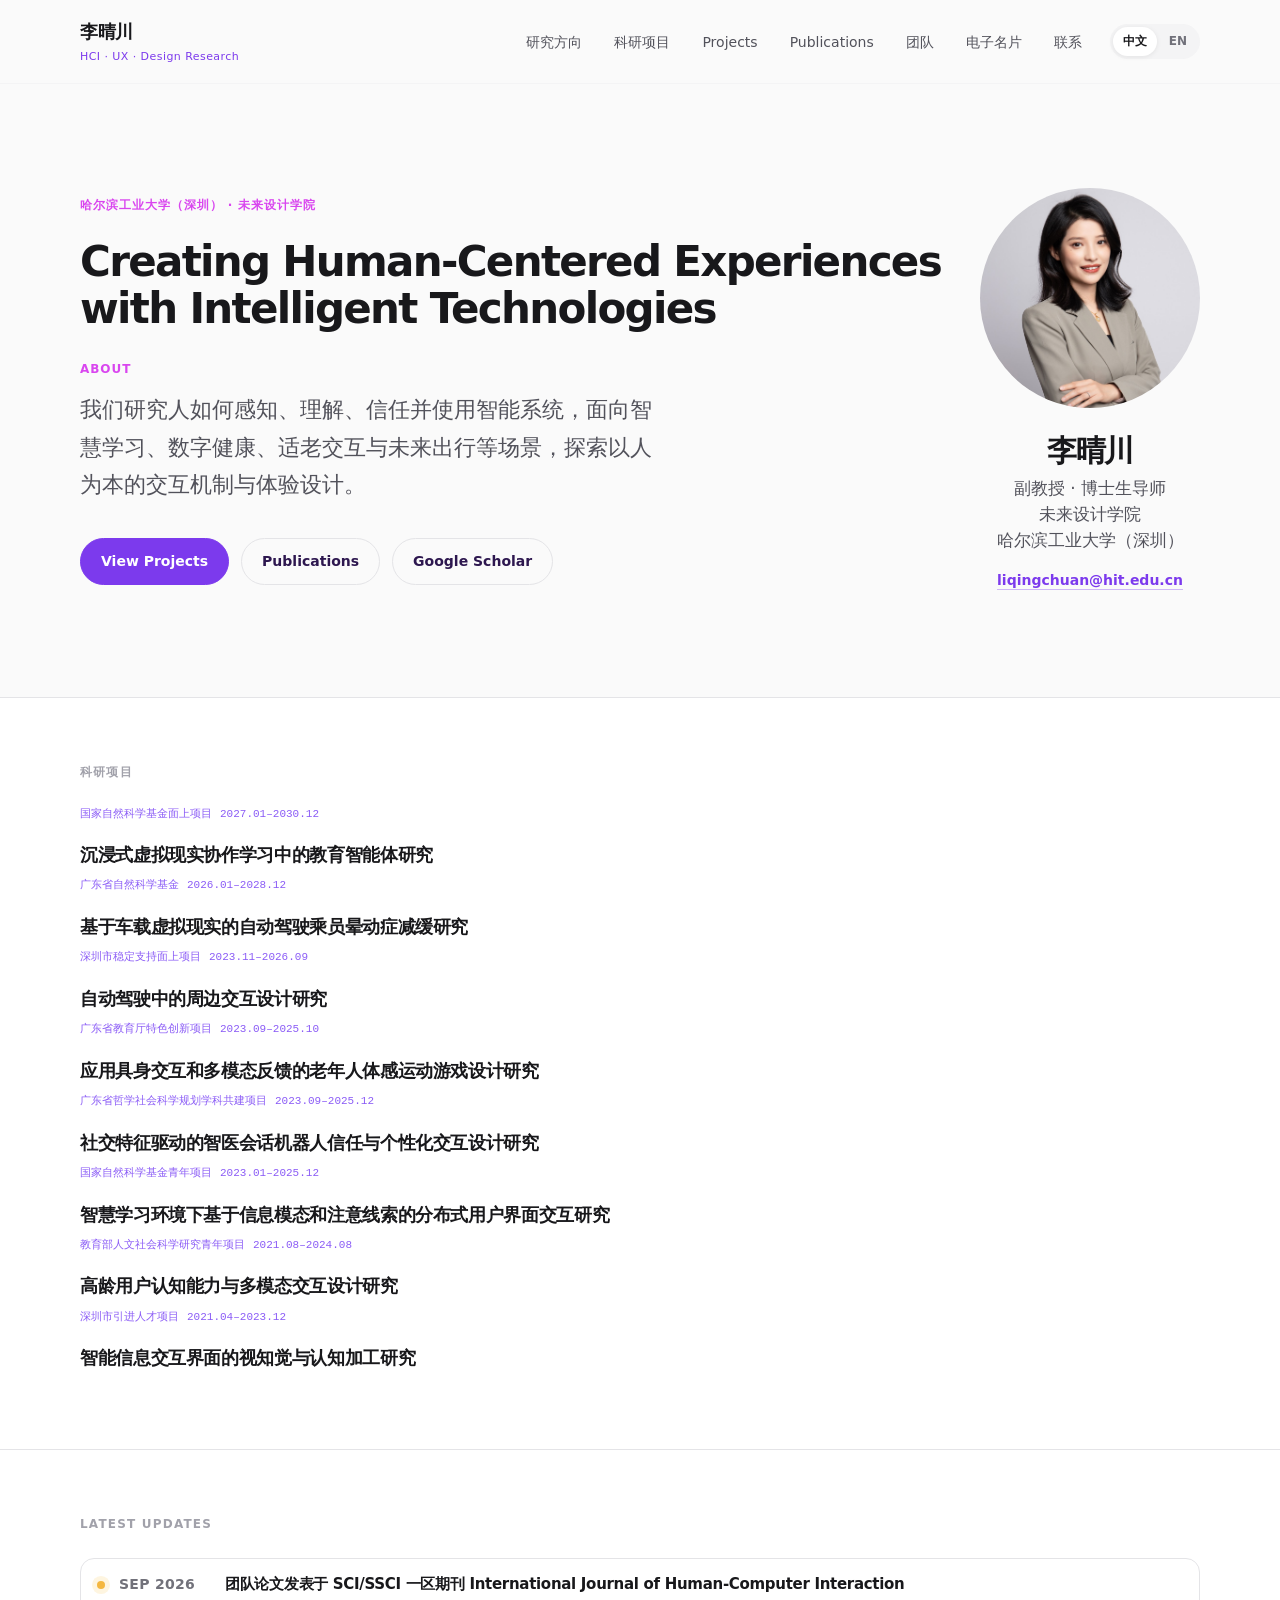
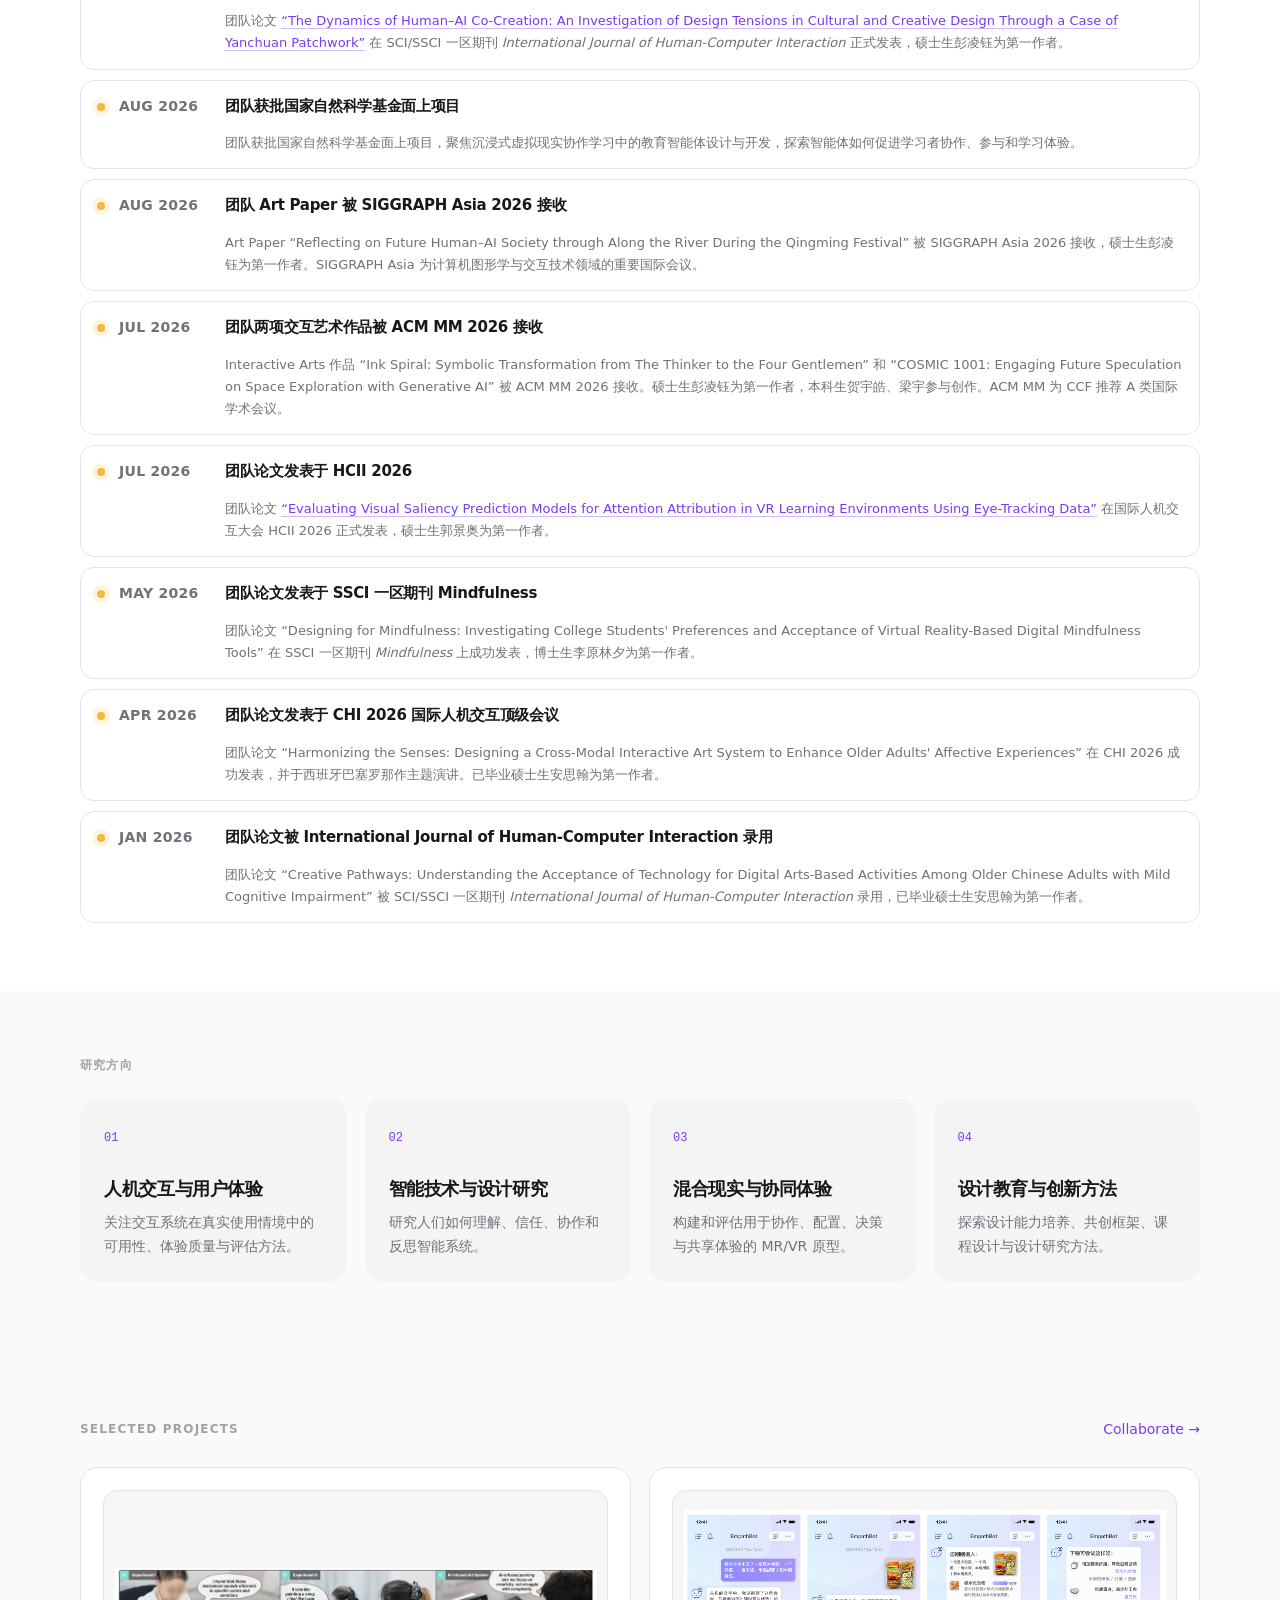
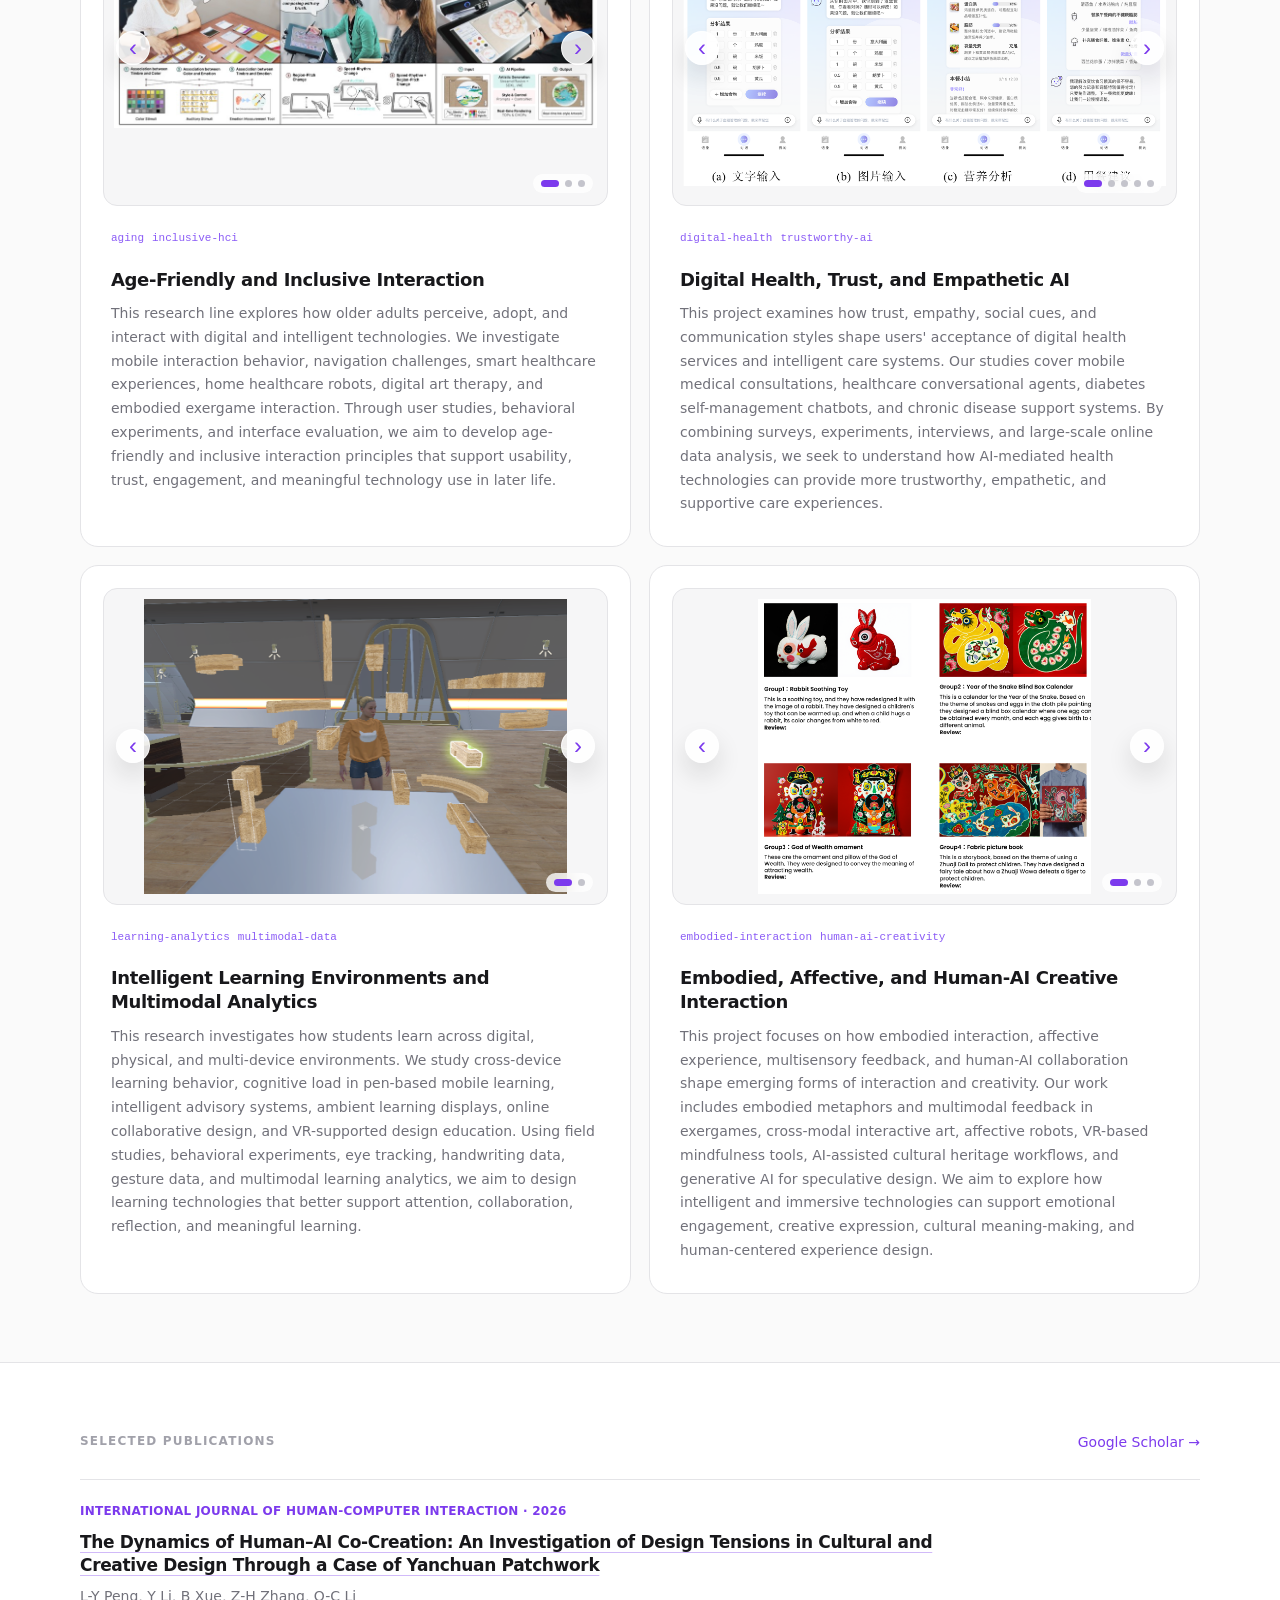
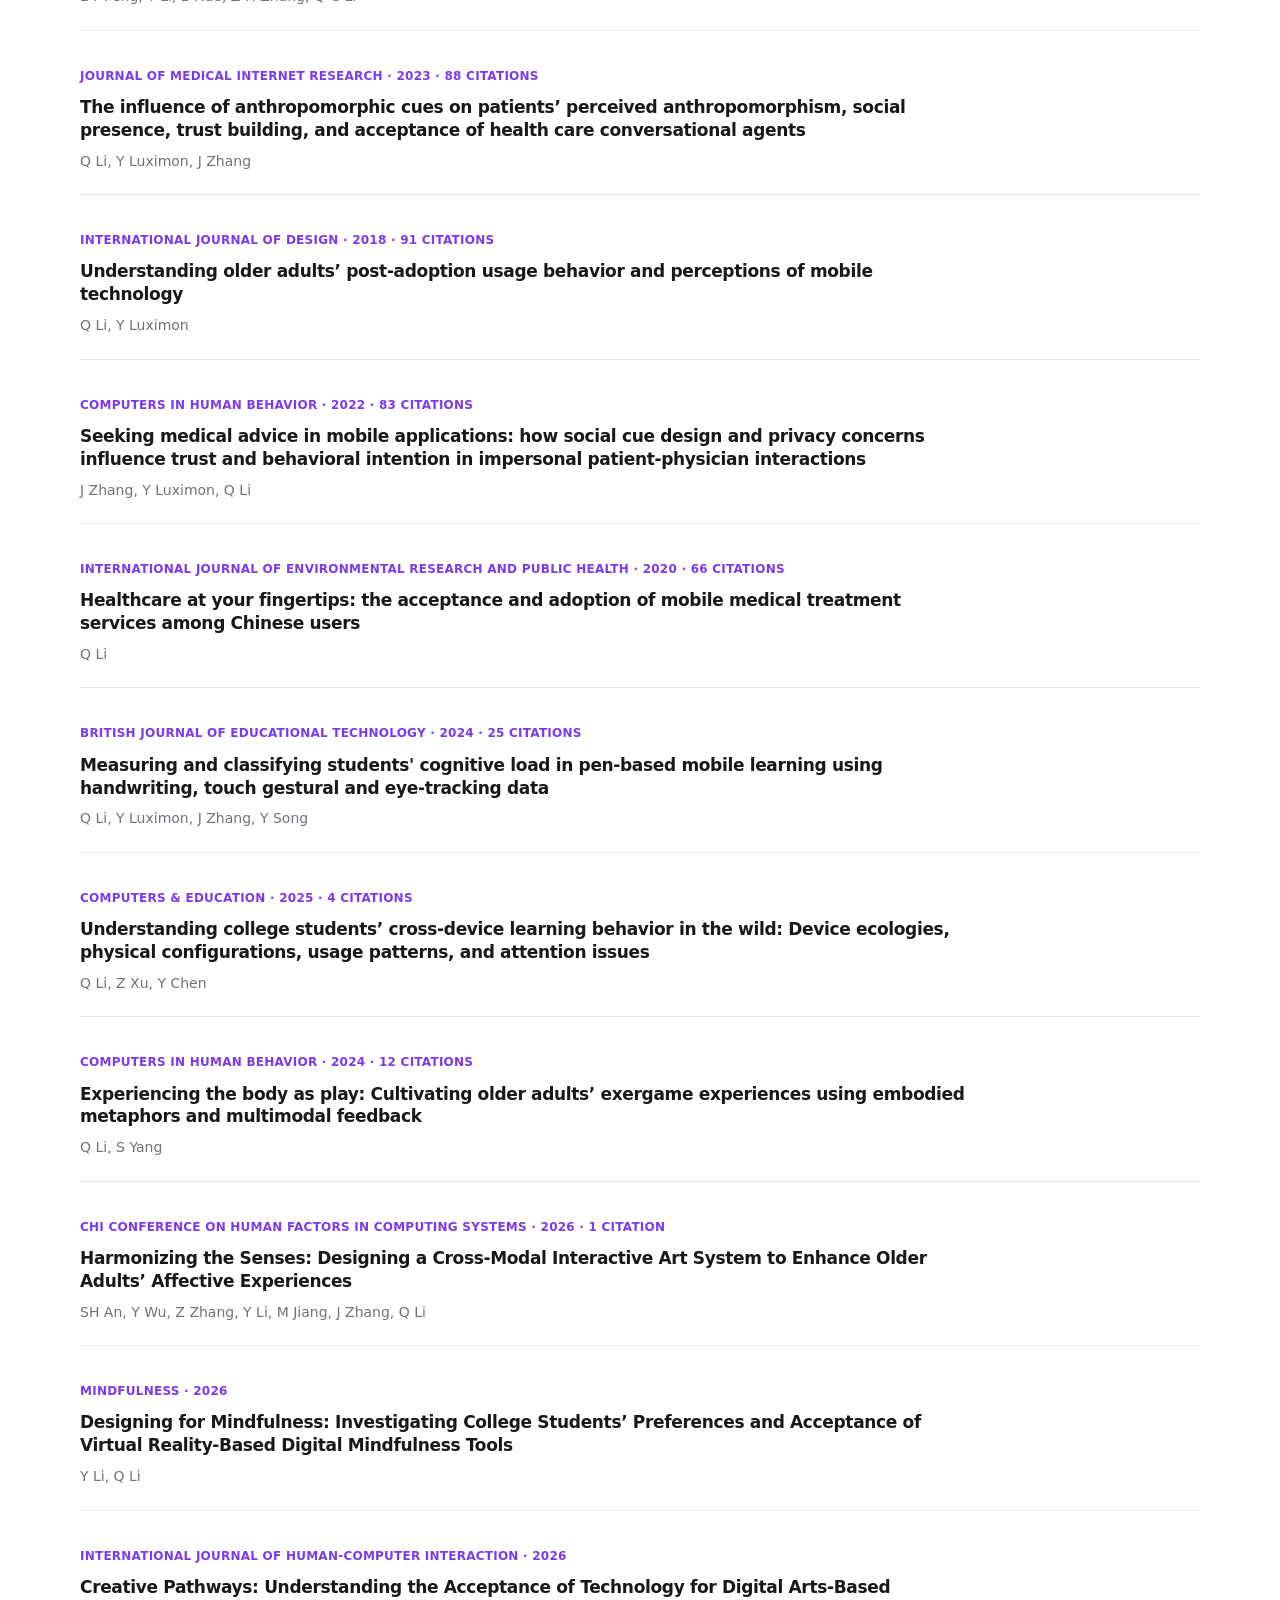
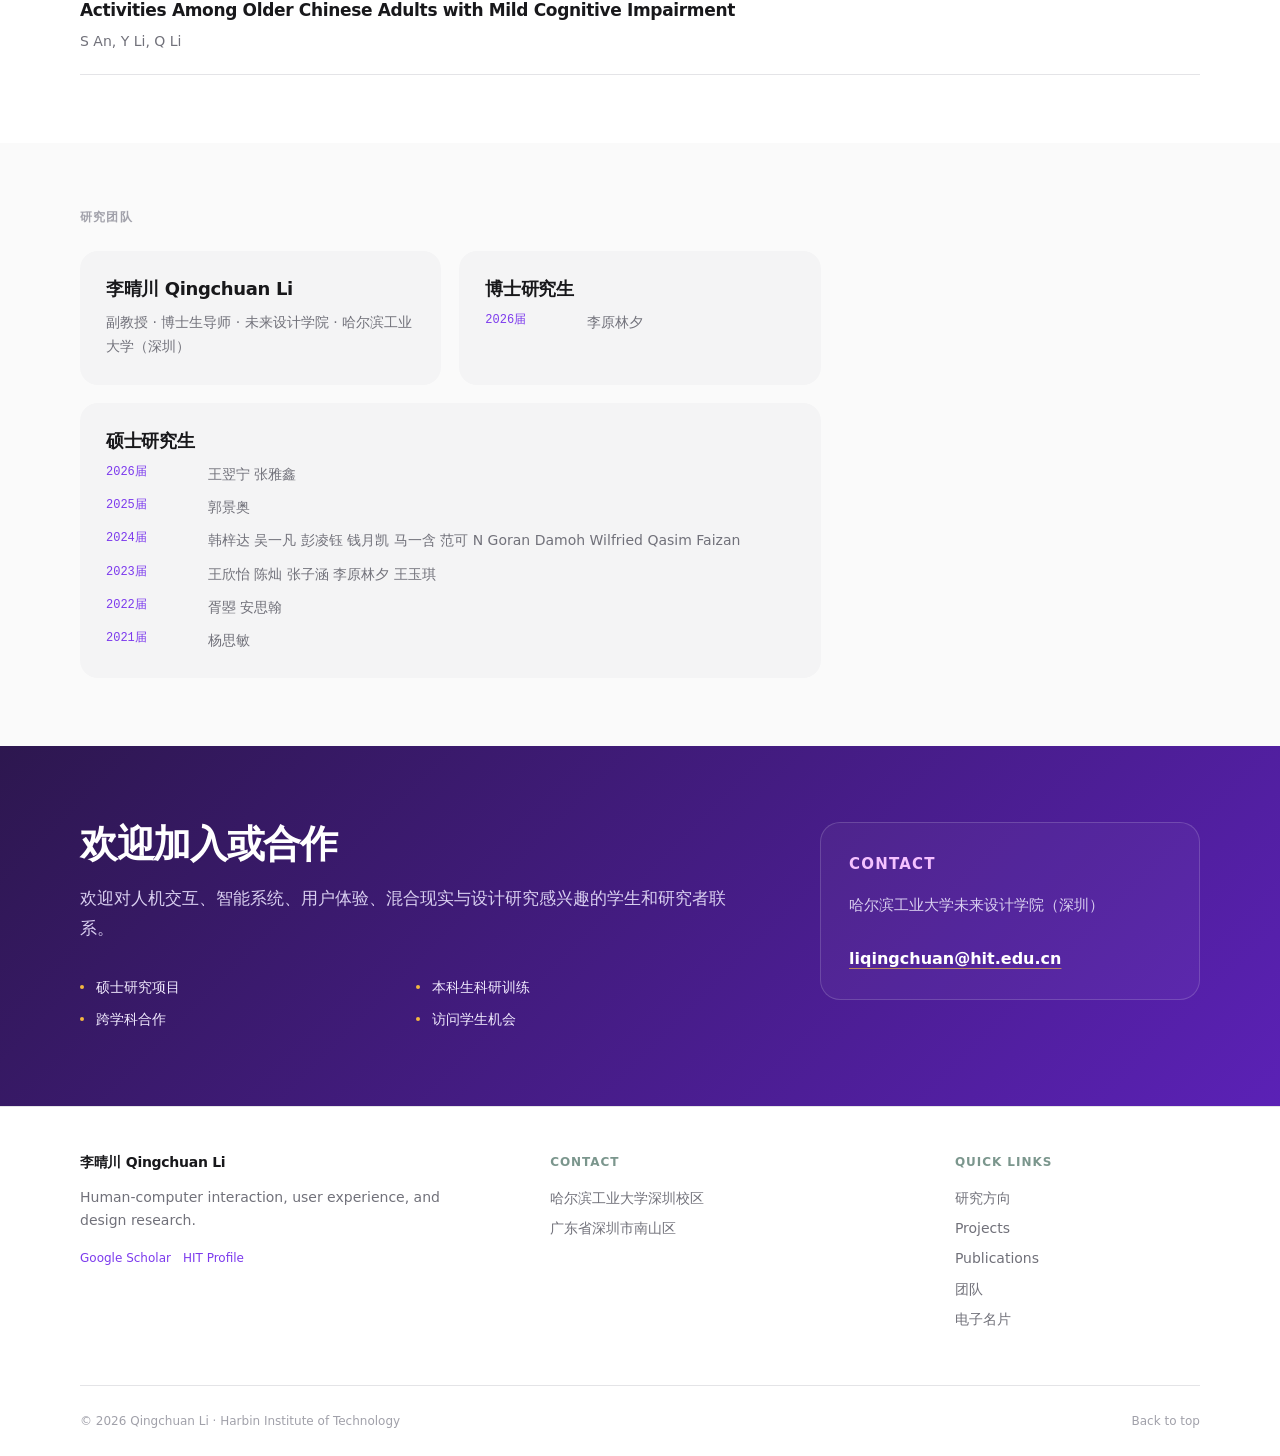
==== commit e6eaa1f7: "Update research projects" ====
--- a/index.html
+++ b/index.html
@@ -6,9 +6,9 @@
     <title>李晴川 | 人机交互与设计研究</title>
     <meta
       name="description"
-      content="李晴川，哈尔滨工业大学未来设计学院（深圳）设计学研究者，研究方向包括人机交互、用户体验、智能技术、混合现实与设计教育。"
+      content="李晴川，哈尔滨工业大学（深圳）未来设计学院副教授、博士生导师，研究方向包括人机交互、用户体验、智能技术、混合现实与设计教育。"
     />
-    <link rel="stylesheet" href="styles.css?v=publications-2026-09" />
+    <link rel="stylesheet" href="styles.css?v=profile-project-2026-10" />
   </head>
   <body>
     <header class="site-header">
@@ -24,9 +24,11 @@
         </button>
         <div id="site-nav" class="site-nav">
           <a href="#research">研究方向</a>
+          <a href="#funded-projects">科研项目</a>
           <a href="#projects">Projects</a>
           <a href="#publications">Publications</a>
           <a href="#people">团队</a>
+          <a href="card.html">电子名片</a>
           <a href="#contact">联系</a>
           <span class="language-switch" aria-label="Language switch">
             <a class="active" href="index.html">中文</a>
@@ -40,7 +42,7 @@
       <section class="hero">
         <div class="container hero-grid">
           <div class="hero-copy">
-            <p class="affiliation">哈尔滨工业大学 · 未来设计学院（深圳）</p>
+            <p class="affiliation">哈尔滨工业大学（深圳） · 未来设计学院</p>
             <h1 class="hero-slogan">
               <span>Creating Human-Centered Experiences</span>
               <span>with Intelligent Technologies</span>
@@ -60,11 +62,78 @@
             <img src="assets/qingchuan-li.jpg" alt="李晴川 Qingchuan Li" />
             <div>
               <h2>李晴川</h2>
-              <p>未来设计学院（深圳）</p>
-              <p>哈尔滨工业大学</p>
+              <p>副教授 · 博士生导师</p>
+              <p>未来设计学院</p>
+              <p>哈尔滨工业大学（深圳）</p>
               <a href="mailto:liqingchuan@hit.edu.cn">liqingchuan@hit.edu.cn</a>
             </div>
           </aside>
+        </div>
+      </section>
+
+      <section id="funded-projects" class="section border-section">
+        <div class="container">
+          <div class="section-bar">
+            <h2>科研项目</h2>
+          </div>
+          <div class="funded-project-grid">
+            <article>
+              <div class="tags">
+                <span>国家自然科学基金面上项目</span>
+                <span>2027.01–2030.12</span>
+              </div>
+              <h3>沉浸式虚拟现实协作学习中的教育智能体研究</h3>
+            </article>
+            <article>
+              <div class="tags">
+                <span>广东省自然科学基金</span>
+                <span>2026.01–2028.12</span>
+              </div>
+              <h3>基于车载虚拟现实的自动驾驶乘员晕动症减缓研究</h3>
+            </article>
+            <article>
+              <div class="tags">
+                <span>深圳市稳定支持面上项目</span>
+                <span>2023.11–2026.09</span>
+              </div>
+              <h3>自动驾驶中的周边交互设计研究</h3>
+            </article>
+            <article>
+              <div class="tags">
+                <span>广东省教育厅特色创新项目</span>
+                <span>2023.09–2025.10</span>
+              </div>
+              <h3>应用具身交互和多模态反馈的老年人体感运动游戏设计研究</h3>
+            </article>
+            <article>
+              <div class="tags">
+                <span>广东省哲学社会科学规划学科共建项目</span>
+                <span>2023.09–2025.12</span>
+              </div>
+              <h3>社交特征驱动的智医会话机器人信任与个性化交互设计研究</h3>
+            </article>
+            <article>
+              <div class="tags">
+                <span>国家自然科学基金青年项目</span>
+                <span>2023.01–2025.12</span>
+              </div>
+              <h3>智慧学习环境下基于信息模态和注意线索的分布式用户界面交互研究</h3>
+            </article>
+            <article>
+              <div class="tags">
+                <span>教育部人文社会科学研究青年项目</span>
+                <span>2021.08–2024.08</span>
+              </div>
+              <h3>高龄用户认知能力与多模态交互设计研究</h3>
+            </article>
+            <article>
+              <div class="tags">
+                <span>深圳市引进人才项目</span>
+                <span>2021.04–2023.12</span>
+              </div>
+              <h3>智能信息交互界面的视知觉与认知加工研究</h3>
+            </article>
+          </div>
         </div>
       </section>
 
@@ -314,7 +383,7 @@
           <div class="people-grid">
             <article>
               <h3>李晴川 Qingchuan Li</h3>
-              <p>Principal Investigator · Future Design School, Harbin Institute of Technology, Shenzhen</p>
+              <p>副教授 · 博士生导师 · 未来设计学院 · 哈尔滨工业大学（深圳）</p>
             </article>
             <article>
               <h3>博士研究生</h3>
@@ -381,6 +450,7 @@
           <a href="#projects">Projects</a>
           <a href="#publications">Publications</a>
           <a href="#people">团队</a>
+          <a href="card.html">电子名片</a>
         </div>
       </div>
       <div class="container copyright">
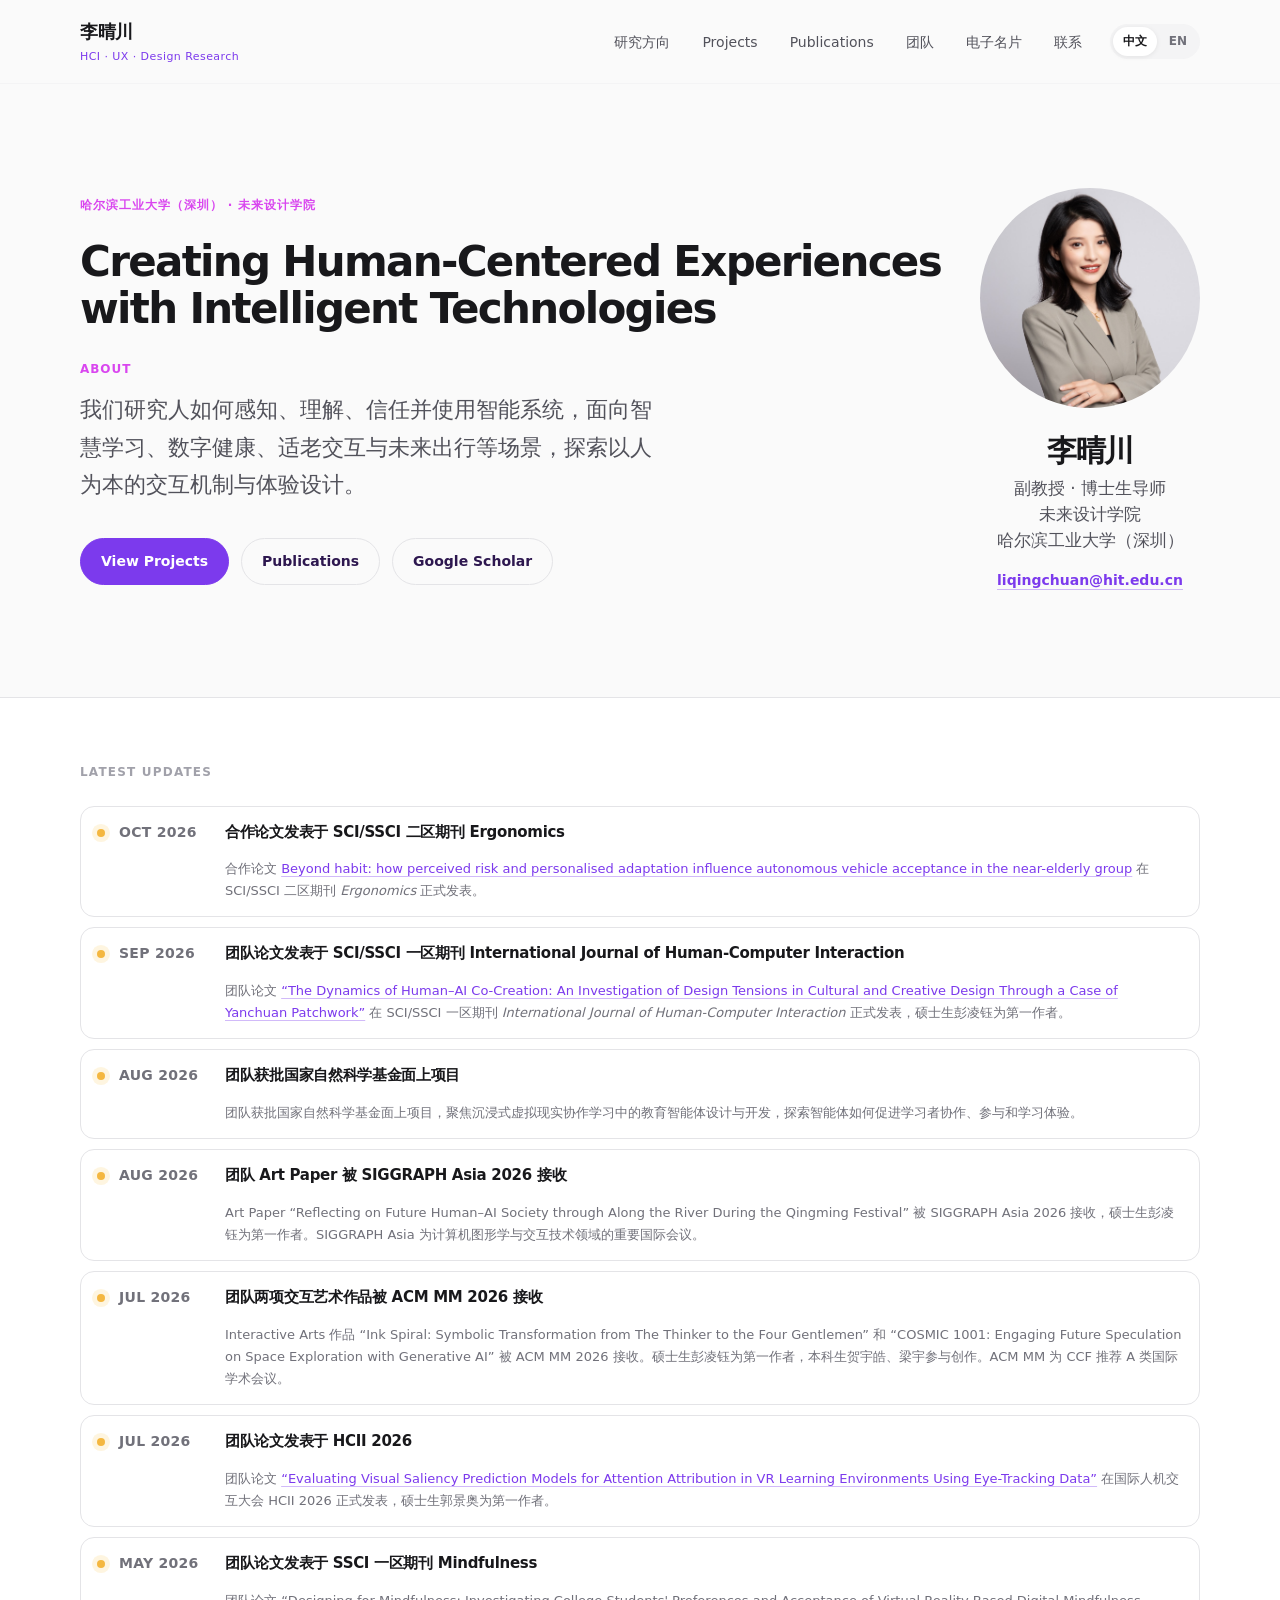
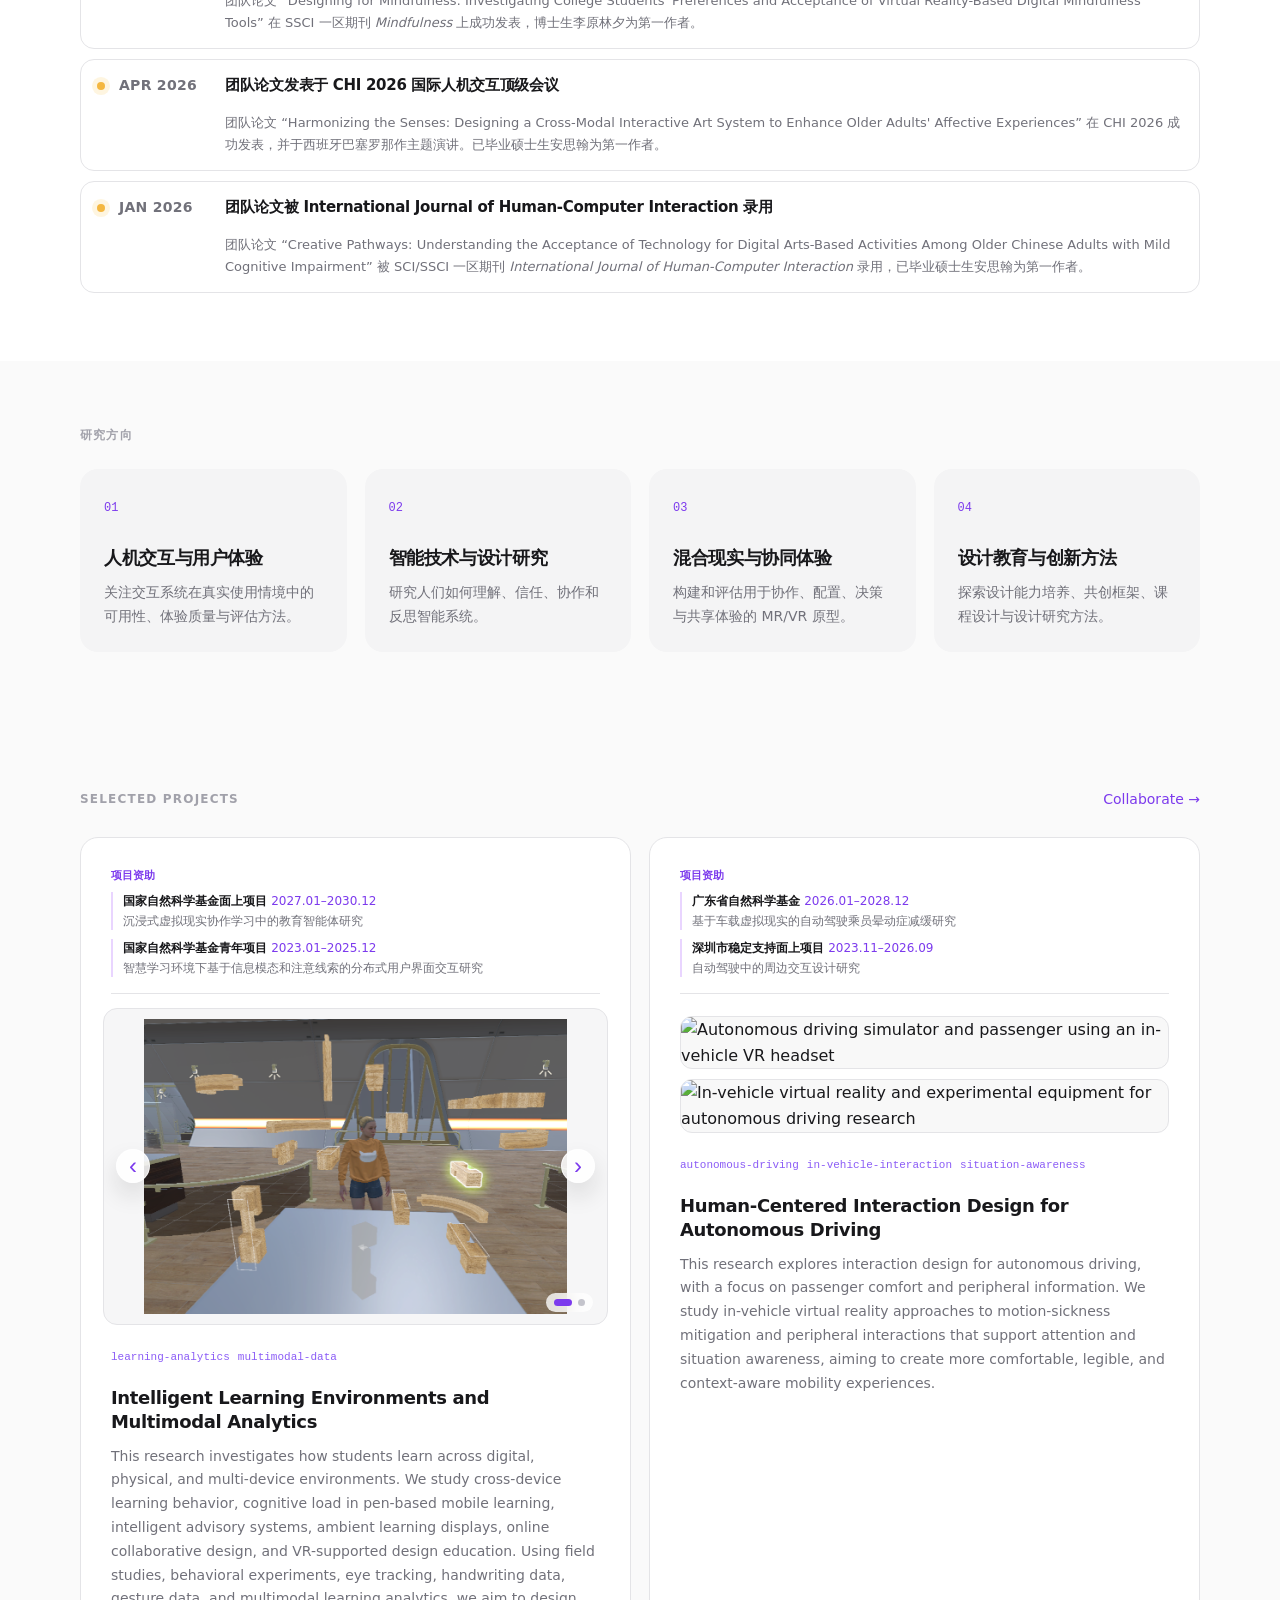
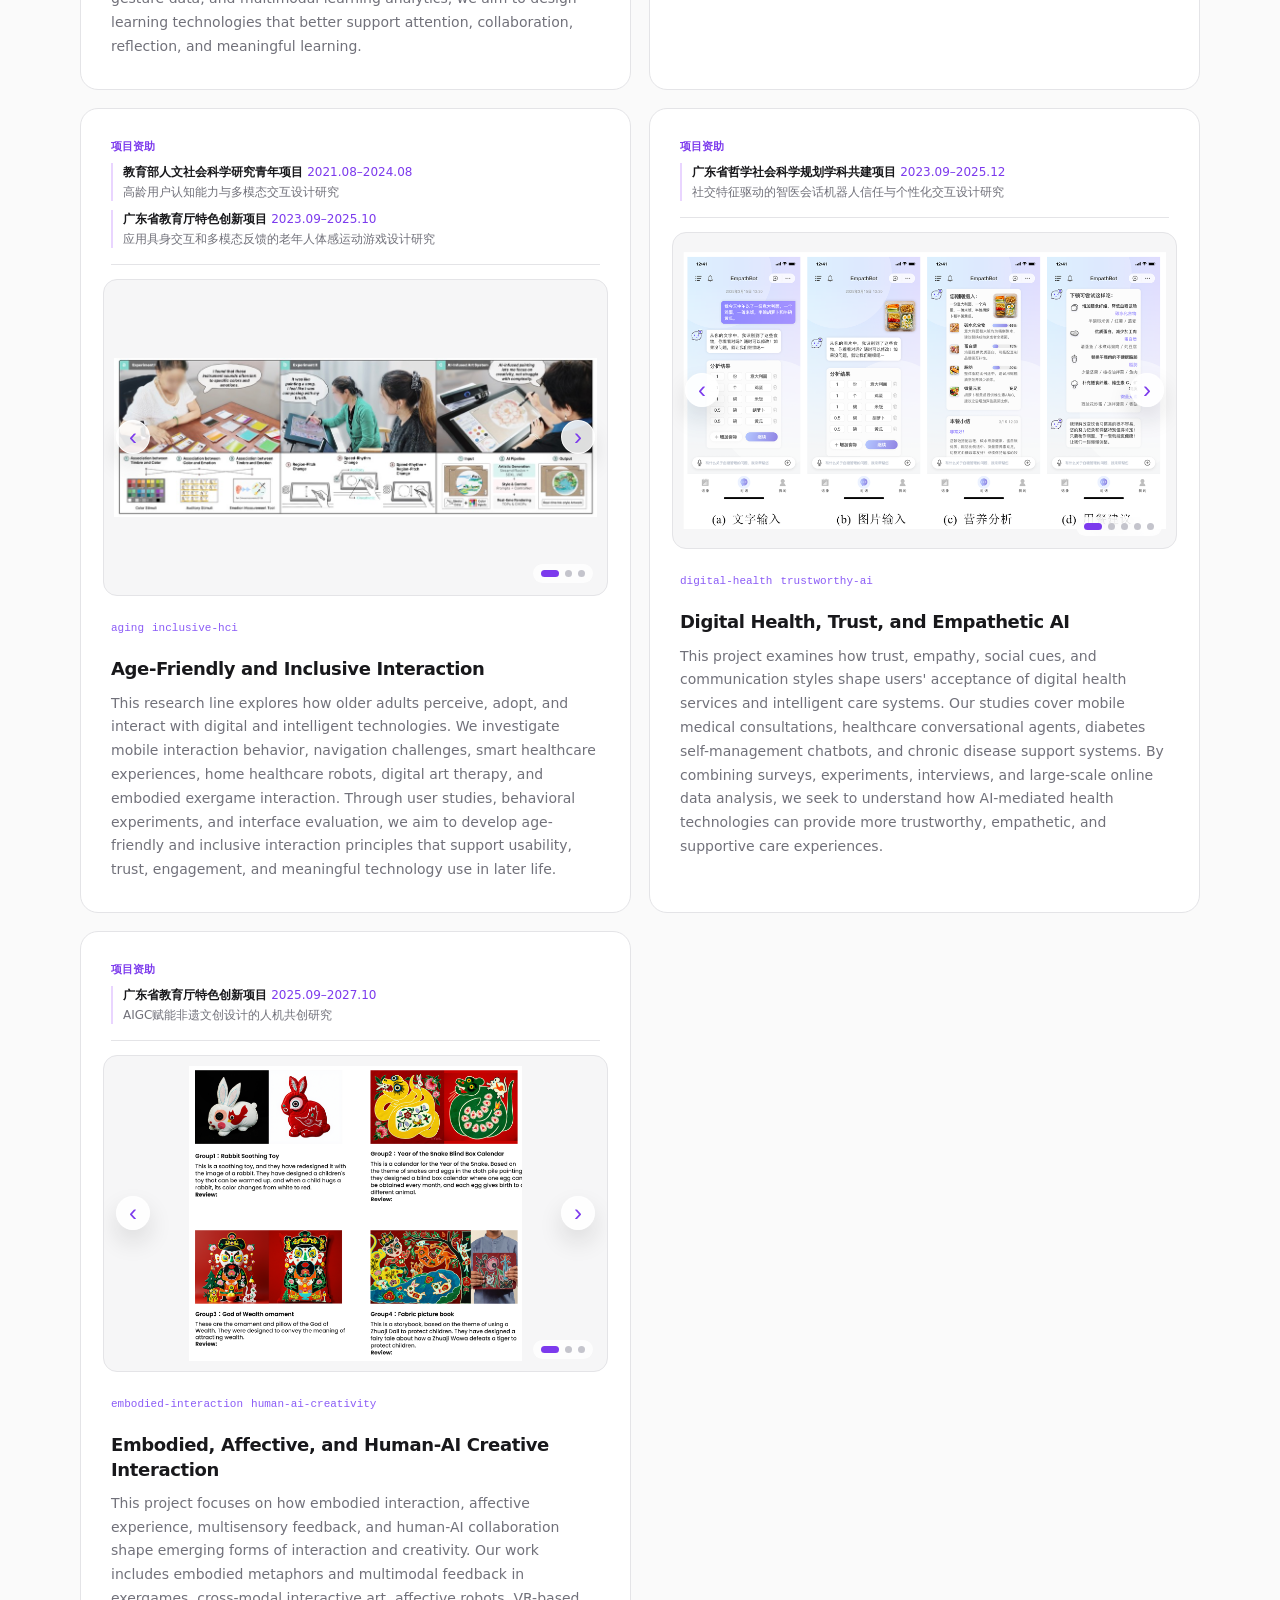
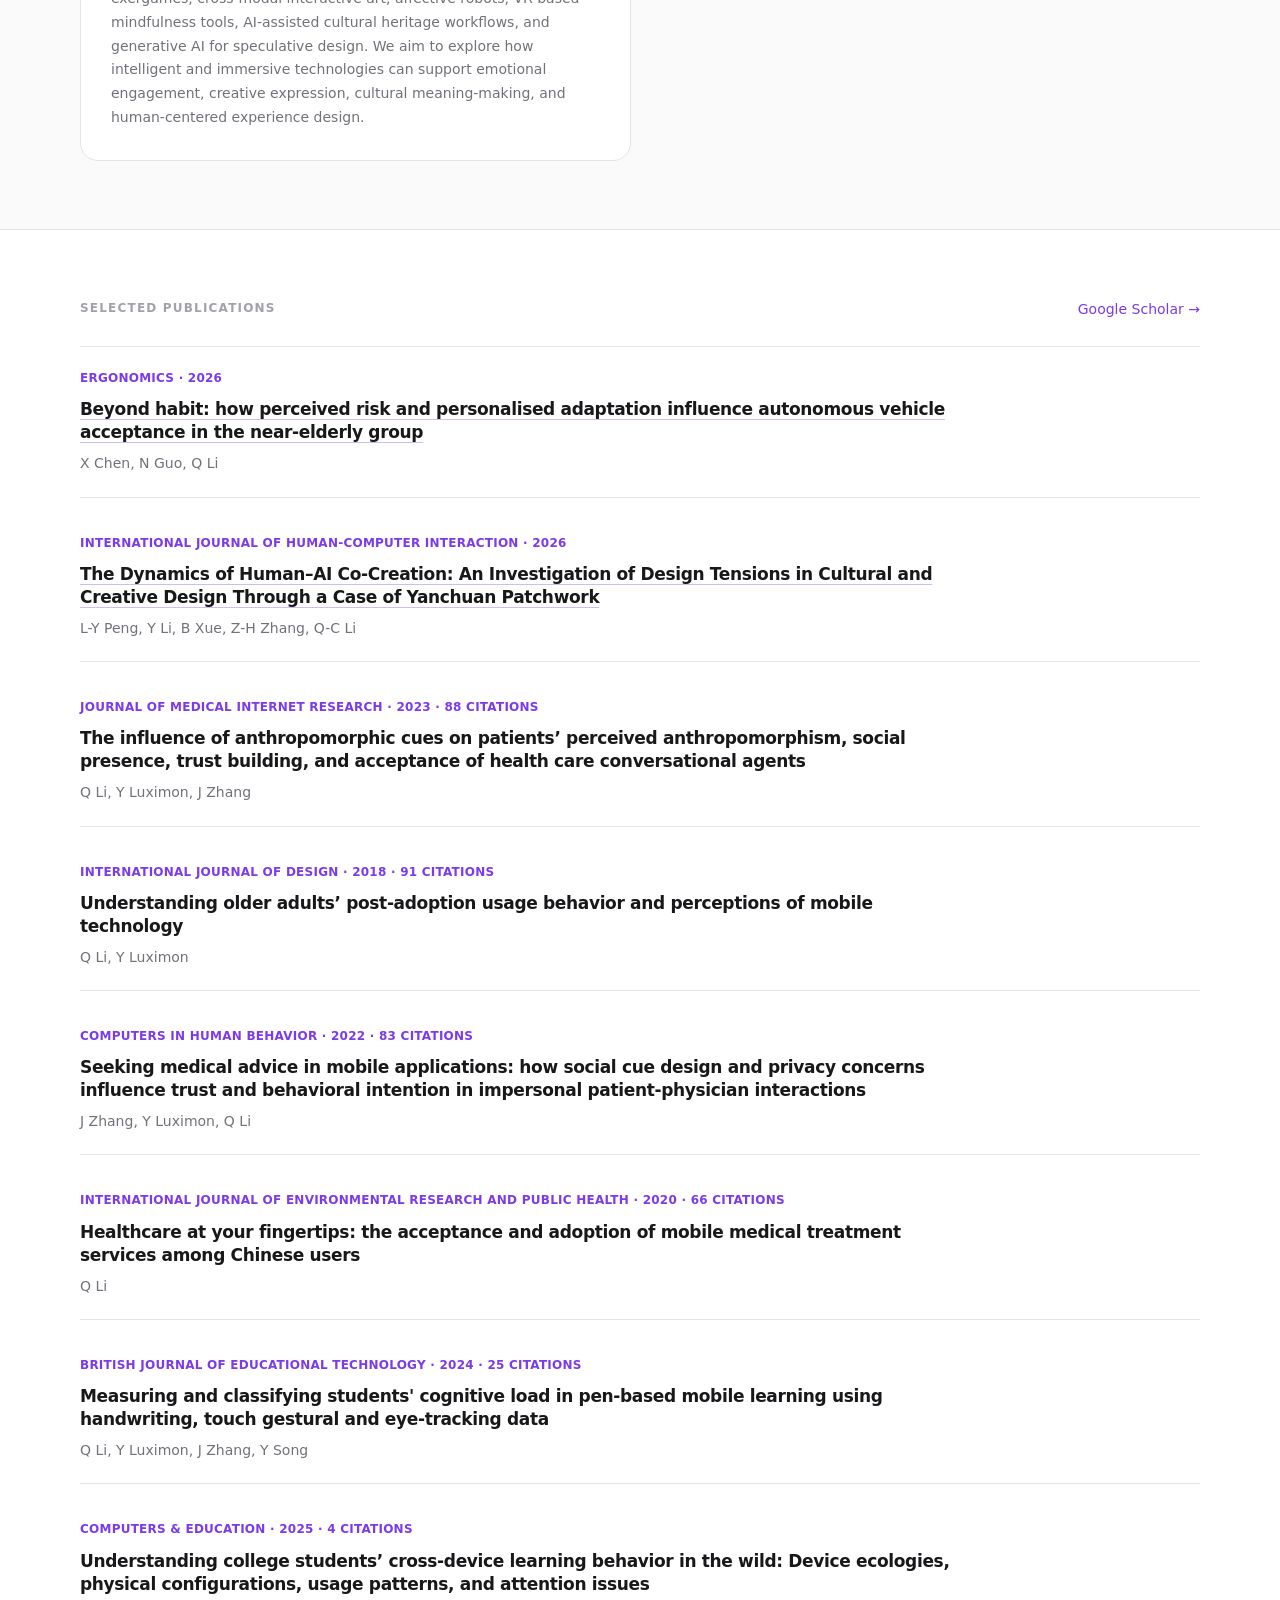
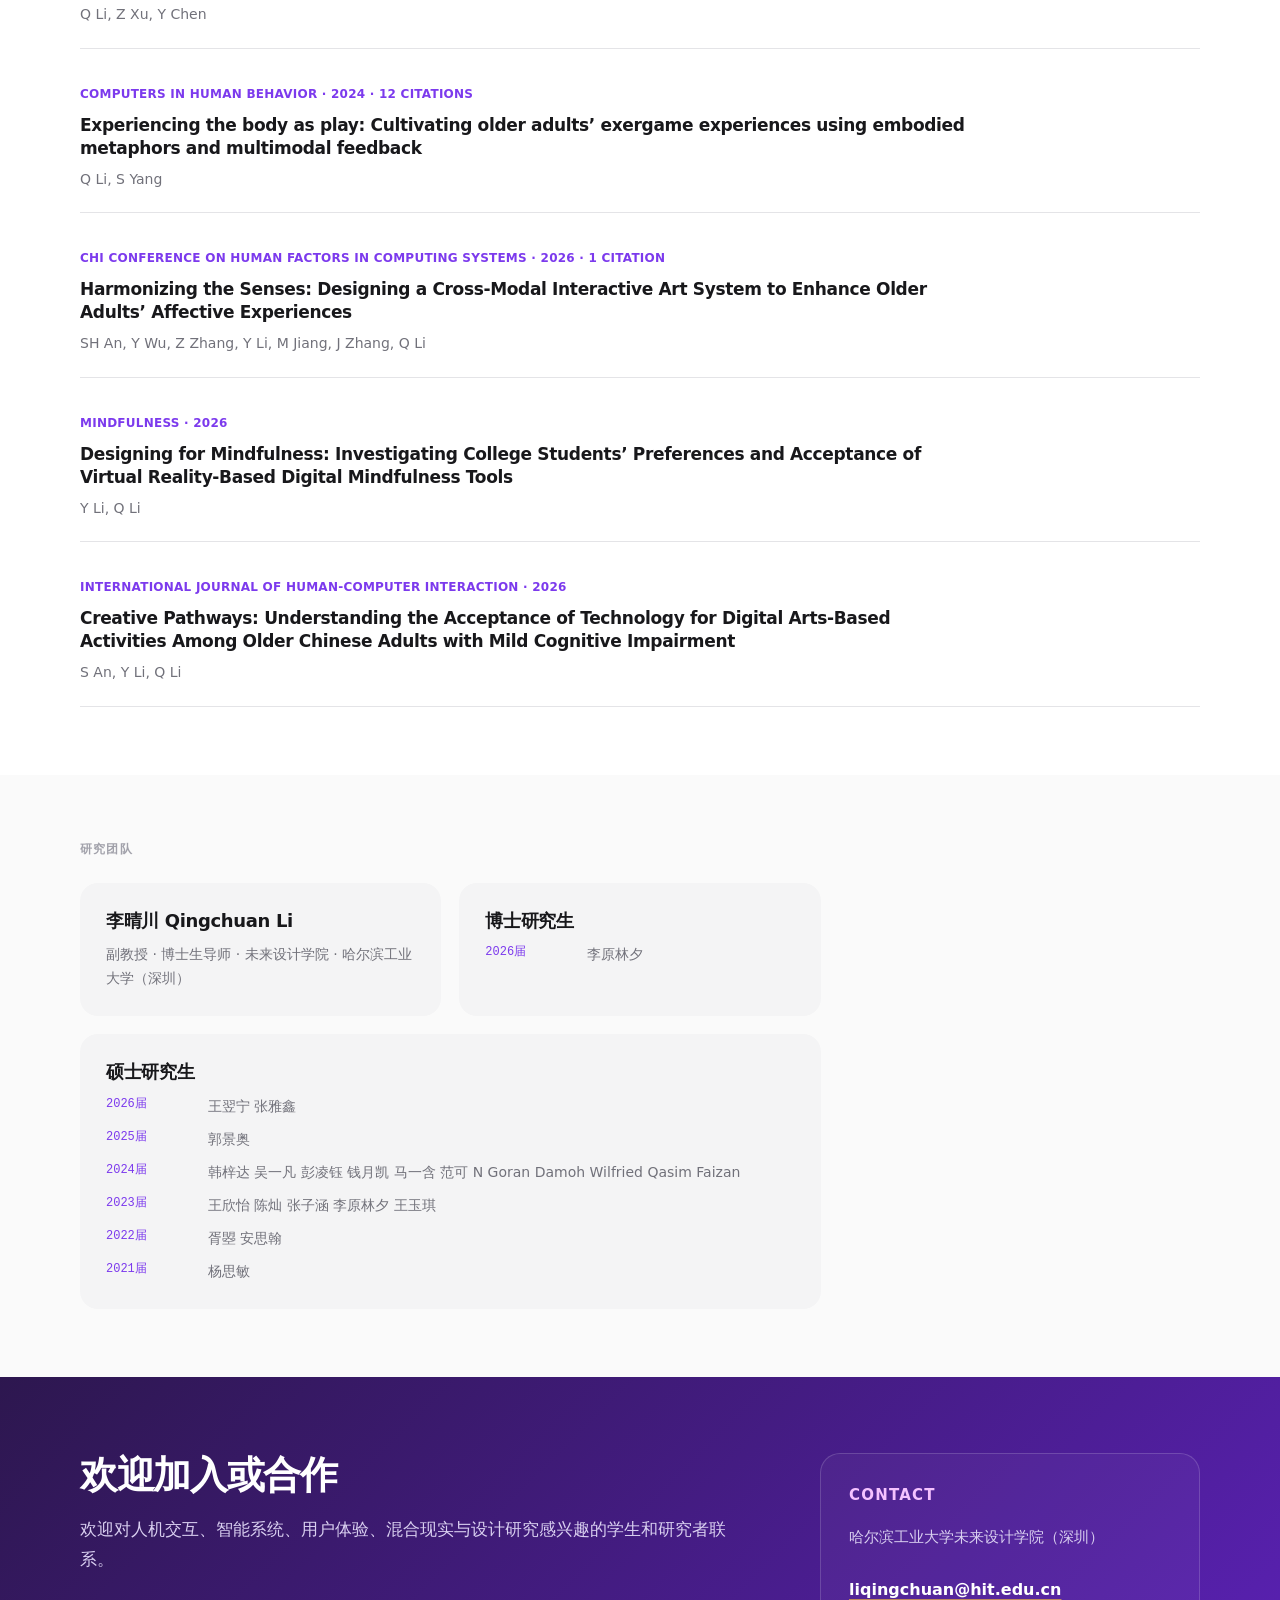
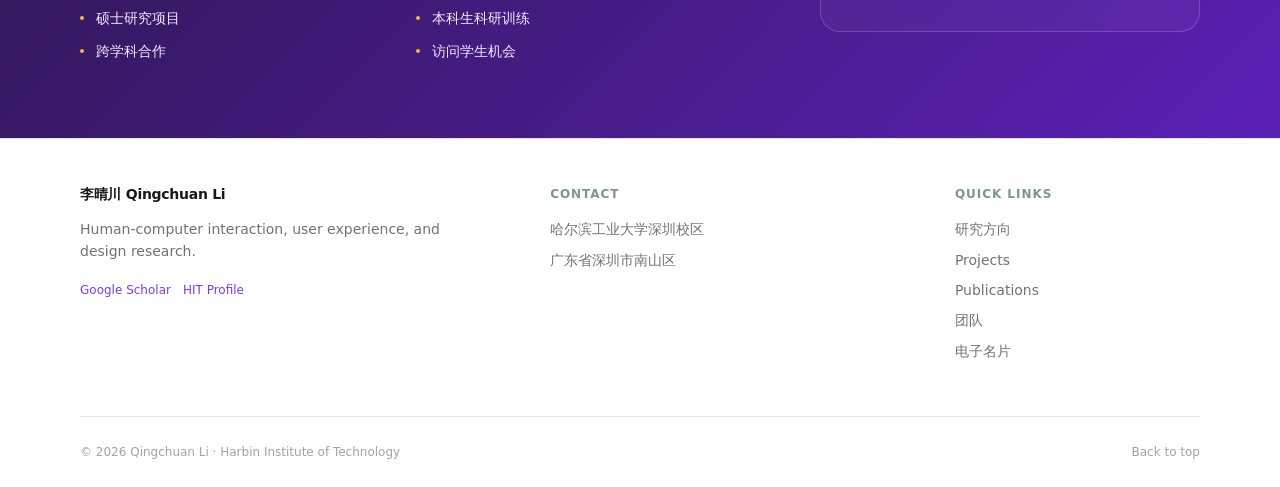
==== commit 6f7a5c79: "Update selected projects and publications" ====
--- a/index.html
+++ b/index.html
@@ -8,7 +8,7 @@
       name="description"
       content="李晴川，哈尔滨工业大学（深圳）未来设计学院副教授、博士生导师，研究方向包括人机交互、用户体验、智能技术、混合现实与设计教育。"
     />
-    <link rel="stylesheet" href="styles.css?v=profile-project-2026-10" />
+    <link rel="stylesheet" href="styles.css?v=project-layout-2026-11" />
   </head>
   <body>
     <header class="site-header">
@@ -24,7 +24,6 @@
         </button>
         <div id="site-nav" class="site-nav">
           <a href="#research">研究方向</a>
-          <a href="#funded-projects">科研项目</a>
           <a href="#projects">Projects</a>
           <a href="#publications">Publications</a>
           <a href="#people">团队</a>
@@ -71,78 +70,18 @@
         </div>
       </section>
 
-      <section id="funded-projects" class="section border-section">
-        <div class="container">
-          <div class="section-bar">
-            <h2>科研项目</h2>
-          </div>
-          <div class="funded-project-grid">
-            <article>
-              <div class="tags">
-                <span>国家自然科学基金面上项目</span>
-                <span>2027.01–2030.12</span>
-              </div>
-              <h3>沉浸式虚拟现实协作学习中的教育智能体研究</h3>
-            </article>
-            <article>
-              <div class="tags">
-                <span>广东省自然科学基金</span>
-                <span>2026.01–2028.12</span>
-              </div>
-              <h3>基于车载虚拟现实的自动驾驶乘员晕动症减缓研究</h3>
-            </article>
-            <article>
-              <div class="tags">
-                <span>深圳市稳定支持面上项目</span>
-                <span>2023.11–2026.09</span>
-              </div>
-              <h3>自动驾驶中的周边交互设计研究</h3>
-            </article>
-            <article>
-              <div class="tags">
-                <span>广东省教育厅特色创新项目</span>
-                <span>2023.09–2025.10</span>
-              </div>
-              <h3>应用具身交互和多模态反馈的老年人体感运动游戏设计研究</h3>
-            </article>
-            <article>
-              <div class="tags">
-                <span>广东省哲学社会科学规划学科共建项目</span>
-                <span>2023.09–2025.12</span>
-              </div>
-              <h3>社交特征驱动的智医会话机器人信任与个性化交互设计研究</h3>
-            </article>
-            <article>
-              <div class="tags">
-                <span>国家自然科学基金青年项目</span>
-                <span>2023.01–2025.12</span>
-              </div>
-              <h3>智慧学习环境下基于信息模态和注意线索的分布式用户界面交互研究</h3>
-            </article>
-            <article>
-              <div class="tags">
-                <span>教育部人文社会科学研究青年项目</span>
-                <span>2021.08–2024.08</span>
-              </div>
-              <h3>高龄用户认知能力与多模态交互设计研究</h3>
-            </article>
-            <article>
-              <div class="tags">
-                <span>深圳市引进人才项目</span>
-                <span>2021.04–2023.12</span>
-              </div>
-              <h3>智能信息交互界面的视知觉与认知加工研究</h3>
-            </article>
-          </div>
-        </div>
-      </section>
-
       <section class="section border-section">
         <div class="container">
           <div class="section-bar">
             <h2>Latest Updates</h2>
           </div>
           <div class="news-grid">
+            <article>
+              <span class="status-dot"></span>
+              <p class="meta">Oct 2026</p>
+              <h3>合作论文发表于 SCI/SSCI 二区期刊 Ergonomics</h3>
+              <p>合作论文 <a href="https://doi.org/10.1080/00140139.2026.2750452" target="_blank" rel="noopener noreferrer">Beyond habit: how perceived risk and personalised adaptation influence autonomous vehicle acceptance in the near-elderly group</a> 在 SCI/SSCI 二区期刊 <em>Ergonomics</em> 正式发表。</p>
+            </article>
             <article>
               <span class="status-dot"></span>
               <p class="meta">Sep 2026</p>
@@ -233,9 +172,78 @@
           </div>
           <div class="project-grid">
             <article>
+              <div class="project-support">
+                <p class="project-support-label">项目资助</p>
+                <ul>
+                  <li>
+                    <span class="grant-heading">国家自然科学基金面上项目 <span class="grant-period">2027.01–2030.12</span></span>
+                    <span class="grant-name">沉浸式虚拟现实协作学习中的教育智能体研究</span>
+                  </li>
+                  <li>
+                    <span class="grant-heading">国家自然科学基金青年项目 <span class="grant-period">2023.01–2025.12</span></span>
+                    <span class="grant-name">智慧学习环境下基于信息模态和注意线索的分布式用户界面交互研究</span>
+                  </li>
+                </ul>
+              </div>
               <div class="project-carousel" data-carousel>
                 <div class="carousel-track">
-                  <img class="is-active" src="assets/projects/project-1-01.jpg" alt="Older adults interactive art study" loading="lazy">
+                  <img class="is-active" src="assets/projects/project-3-01.jpg" alt="Virtual reality learning environment with configurable objects" loading="lazy">
+                  <img src="assets/projects/project-3-02.jpg" alt="Embodied interaction in a virtual learning environment" loading="lazy">
+                </div>
+                <button class="carousel-control prev" type="button" aria-label="Previous image">‹</button>
+                <button class="carousel-control next" type="button" aria-label="Next image">›</button>
+                <div class="carousel-dots" aria-label="Project image selector"></div>
+              </div>
+              <div class="tags">
+                <span>learning-analytics</span>
+                <span>multimodal-data</span>
+              </div>
+              <h3>Intelligent Learning Environments and Multimodal Analytics</h3>
+              <p>This research investigates how students learn across digital, physical, and multi-device environments. We study cross-device learning behavior, cognitive load in pen-based mobile learning, intelligent advisory systems, ambient learning displays, online collaborative design, and VR-supported design education. Using field studies, behavioral experiments, eye tracking, handwriting data, gesture data, and multimodal learning analytics, we aim to design learning technologies that better support attention, collaboration, reflection, and meaningful learning.</p>
+            </article>
+            <article>
+              <div class="project-support">
+                <p class="project-support-label">项目资助</p>
+                <ul>
+                  <li>
+                    <span class="grant-heading">广东省自然科学基金 <span class="grant-period">2026.01–2028.12</span></span>
+                    <span class="grant-name">基于车载虚拟现实的自动驾驶乘员晕动症减缓研究</span>
+                  </li>
+                  <li>
+                    <span class="grant-heading">深圳市稳定支持面上项目 <span class="grant-period">2023.11–2026.09</span></span>
+                    <span class="grant-name">自动驾驶中的周边交互设计研究</span>
+                  </li>
+                </ul>
+              </div>
+              <div class="project-auto-gallery">
+                <img src="assets/projects/project-auto-01.png" alt="Autonomous driving simulator and passenger using an in-vehicle VR headset" loading="lazy">
+                <img src="assets/projects/project-auto-02.png" alt="In-vehicle virtual reality and experimental equipment for autonomous driving research" loading="lazy">
+              </div>
+              <div class="tags">
+                <span>autonomous-driving</span>
+                <span>in-vehicle-interaction</span>
+                <span>situation-awareness</span>
+              </div>
+              <h3>Human-Centered Interaction Design for Autonomous Driving</h3>
+              <p>This research explores interaction design for autonomous driving, with a focus on passenger comfort and peripheral information. We study in-vehicle virtual reality approaches to motion-sickness mitigation and peripheral interactions that support attention and situation awareness, aiming to create more comfortable, legible, and context-aware mobility experiences.</p>
+            </article>
+            <article>
+              <div class="project-support">
+                <p class="project-support-label">项目资助</p>
+                <ul>
+                  <li>
+                    <span class="grant-heading">教育部人文社会科学研究青年项目 <span class="grant-period">2021.08–2024.08</span></span>
+                    <span class="grant-name">高龄用户认知能力与多模态交互设计研究</span>
+                  </li>
+                  <li>
+                    <span class="grant-heading">广东省教育厅特色创新项目 <span class="grant-period">2023.09–2025.10</span></span>
+                    <span class="grant-name">应用具身交互和多模态反馈的老年人体感运动游戏设计研究</span>
+                  </li>
+                </ul>
+              </div>
+              <div class="project-carousel" data-carousel>
+                <div class="carousel-track">
+                  <img class="is-active" src="assets/projects/project-1-01.jpg" alt="Older adults participating in an interactive art study" loading="lazy">
                   <img src="assets/projects/project-1-02.jpg" alt="Age-friendly design principles for cross-modal art interaction" loading="lazy">
                   <img src="assets/projects/project-1-03.jpg" alt="AI-infused art system outputs for older adults" loading="lazy">
                 </div>
@@ -251,6 +259,15 @@
               <p>This research line explores how older adults perceive, adopt, and interact with digital and intelligent technologies. We investigate mobile interaction behavior, navigation challenges, smart healthcare experiences, home healthcare robots, digital art therapy, and embodied exergame interaction. Through user studies, behavioral experiments, and interface evaluation, we aim to develop age-friendly and inclusive interaction principles that support usability, trust, engagement, and meaningful technology use in later life.</p>
             </article>
             <article>
+              <div class="project-support">
+                <p class="project-support-label">项目资助</p>
+                <ul>
+                  <li>
+                    <span class="grant-heading">广东省哲学社会科学规划学科共建项目 <span class="grant-period">2023.09–2025.12</span></span>
+                    <span class="grant-name">社交特征驱动的智医会话机器人信任与个性化交互设计研究</span>
+                  </li>
+                </ul>
+              </div>
               <div class="project-carousel" data-carousel>
                 <div class="carousel-track">
                   <img class="is-active" src="assets/projects/project-2-01.png" alt="Smart glucose meter and EmpathBot blood glucose monitoring interface" loading="lazy">
@@ -271,23 +288,15 @@
               <p>This project examines how trust, empathy, social cues, and communication styles shape users' acceptance of digital health services and intelligent care systems. Our studies cover mobile medical consultations, healthcare conversational agents, diabetes self-management chatbots, and chronic disease support systems. By combining surveys, experiments, interviews, and large-scale online data analysis, we seek to understand how AI-mediated health technologies can provide more trustworthy, empathetic, and supportive care experiences.</p>
             </article>
             <article>
-              <div class="project-carousel" data-carousel>
-                <div class="carousel-track">
-                  <img class="is-active" src="assets/projects/project-3-01.jpg" alt="Virtual reality learning environment with configurable objects" loading="lazy">
-                  <img src="assets/projects/project-3-02.jpg" alt="Embodied interaction in a virtual learning environment" loading="lazy">
-                </div>
-                <button class="carousel-control prev" type="button" aria-label="Previous image">‹</button>
-                <button class="carousel-control next" type="button" aria-label="Next image">›</button>
-                <div class="carousel-dots" aria-label="Project image selector"></div>
-              </div>
-              <div class="tags">
-                <span>learning-analytics</span>
-                <span>multimodal-data</span>
-              </div>
-              <h3>Intelligent Learning Environments and Multimodal Analytics</h3>
-              <p>This research investigates how students learn across digital, physical, and multi-device environments. We study cross-device learning behavior, cognitive load in pen-based mobile learning, intelligent advisory systems, ambient learning displays, online collaborative design, and VR-supported design education. Using field studies, behavioral experiments, eye tracking, handwriting data, gesture data, and multimodal learning analytics, we aim to design learning technologies that better support attention, collaboration, reflection, and meaningful learning.</p>
-            </article>
-            <article>
+              <div class="project-support">
+                <p class="project-support-label">项目资助</p>
+                <ul>
+                  <li>
+                    <span class="grant-heading">广东省教育厅特色创新项目 <span class="grant-period">2025.09–2027.10</span></span>
+                    <span class="grant-name">AIGC赋能非遗文创设计的人机共创研究</span>
+                  </li>
+                </ul>
+              </div>
               <div class="project-carousel" data-carousel>
                 <div class="carousel-track">
                   <img class="is-active" src="assets/projects/project-4-01.jpg" alt="AI-assisted cultural heritage design concepts" loading="lazy">
@@ -316,6 +325,11 @@
             <a href="https://scholar.google.com/citations?user=Gx-ibOEAAAAJ&hl=zh-TW">Google Scholar →</a>
           </div>
           <div class="publication-list">
+            <article>
+              <p class="venue">Ergonomics · 2026</p>
+              <h3><a href="https://doi.org/10.1080/00140139.2026.2750452" target="_blank" rel="noopener noreferrer">Beyond habit: how perceived risk and personalised adaptation influence autonomous vehicle acceptance in the near-elderly group</a></h3>
+              <p class="publication-authors">X Chen, N Guo, Q Li</p>
+            </article>
             <article>
               <p class="venue">International Journal of Human-Computer Interaction · 2026</p>
               <h3><a href="https://www.tandfonline.com/doi/abs/10.1080/10447318.2026.2726090" target="_blank" rel="noopener noreferrer">The Dynamics of Human–AI Co-Creation: An Investigation of Design Tensions in Cultural and Creative Design Through a Case of Yanchuan Patchwork</a></h3>
--- a/styles.css
+++ b/styles.css
@@ -487,6 +487,56 @@
   background: #ffffff;
 }
 
+.project-support {
+  margin-bottom: 22px;
+  padding-bottom: 16px;
+  border-bottom: 1px solid var(--line);
+}
+
+.project-support-label {
+  margin: 0 0 9px !important;
+  color: var(--accent) !important;
+  font-size: 11px !important;
+  font-weight: 700;
+  line-height: 1.4 !important;
+  text-transform: uppercase;
+}
+
+.project-support ul {
+  display: grid;
+  gap: 9px;
+  margin: 0;
+  padding: 0;
+  list-style: none;
+}
+
+.project-support li {
+  padding-left: 10px;
+  border-left: 2px solid #e9d5ff;
+}
+
+.project-support .grant-heading,
+.project-support .grant-name {
+  display: block;
+  font-size: 12px;
+  line-height: 1.5;
+}
+
+.project-support .grant-heading {
+  color: var(--ink);
+  font-weight: 650;
+}
+
+.project-support .grant-period {
+  color: var(--accent);
+  font-weight: 500;
+}
+
+.project-support .grant-name {
+  margin-top: 2px;
+  color: var(--muted);
+}
+
 .project-carousel {
   position: relative;
   overflow: hidden;
@@ -499,6 +549,20 @@
 .carousel-track {
   position: relative;
   aspect-ratio: 16 / 10;
+}
+
+.project-auto-gallery {
+  display: grid;
+  gap: 10px;
+  margin: 0 0 24px;
+}
+
+.project-auto-gallery img {
+  width: 100%;
+  height: auto;
+  border: 1px solid var(--line);
+  border-radius: 12px;
+  background: var(--soft-2);
 }
 
 .carousel-track img {
